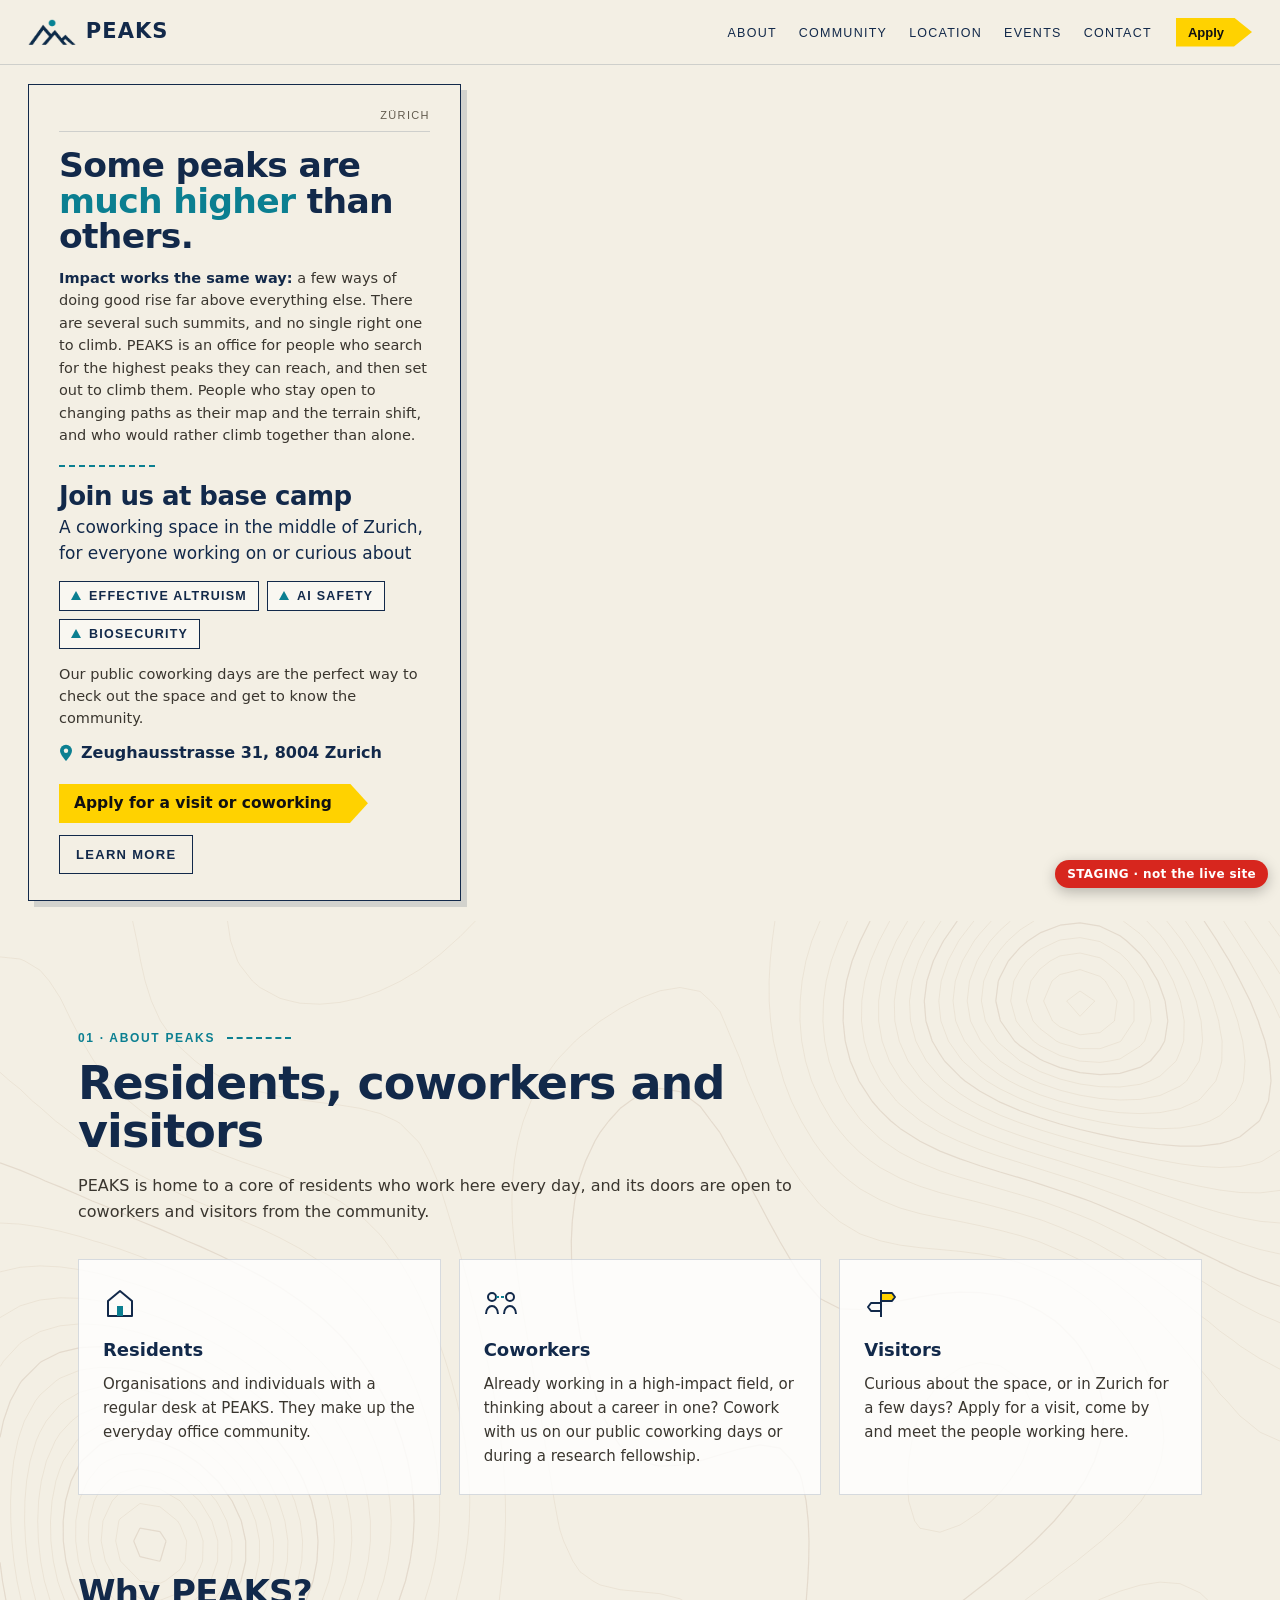
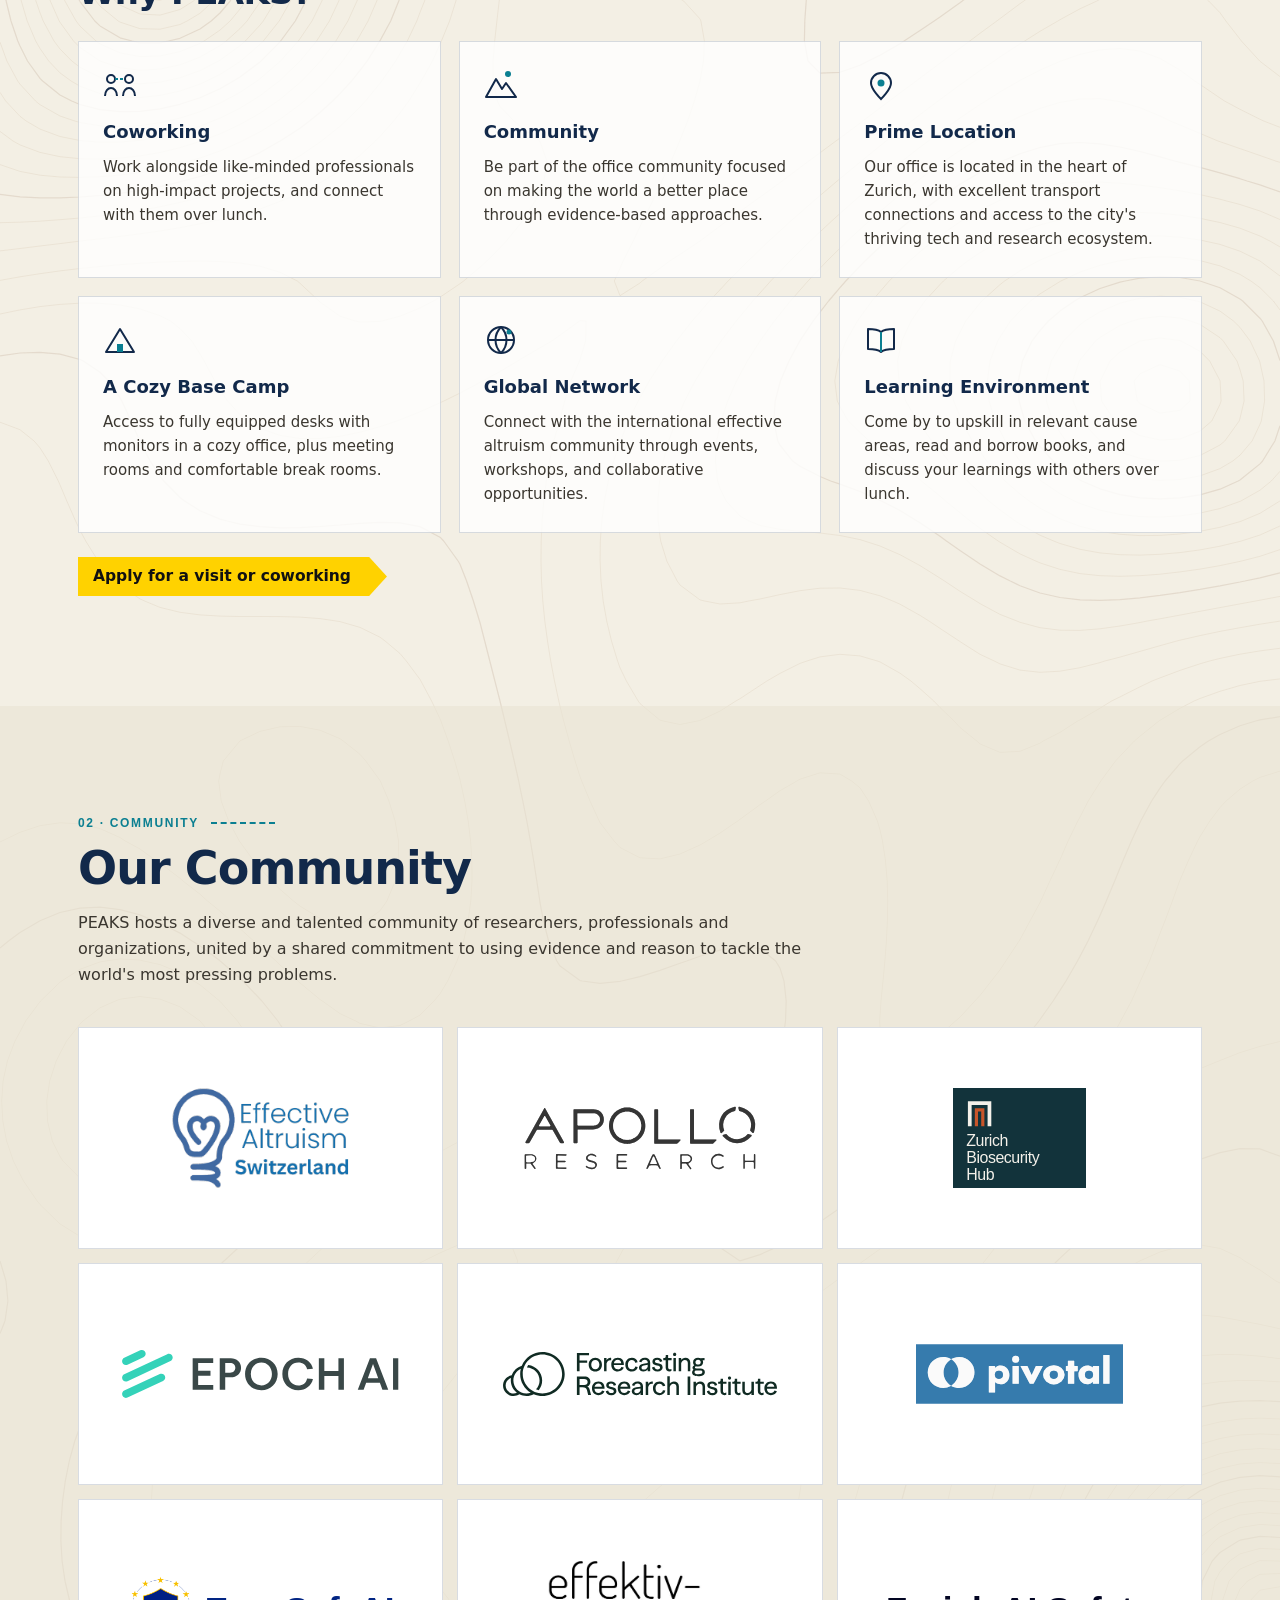
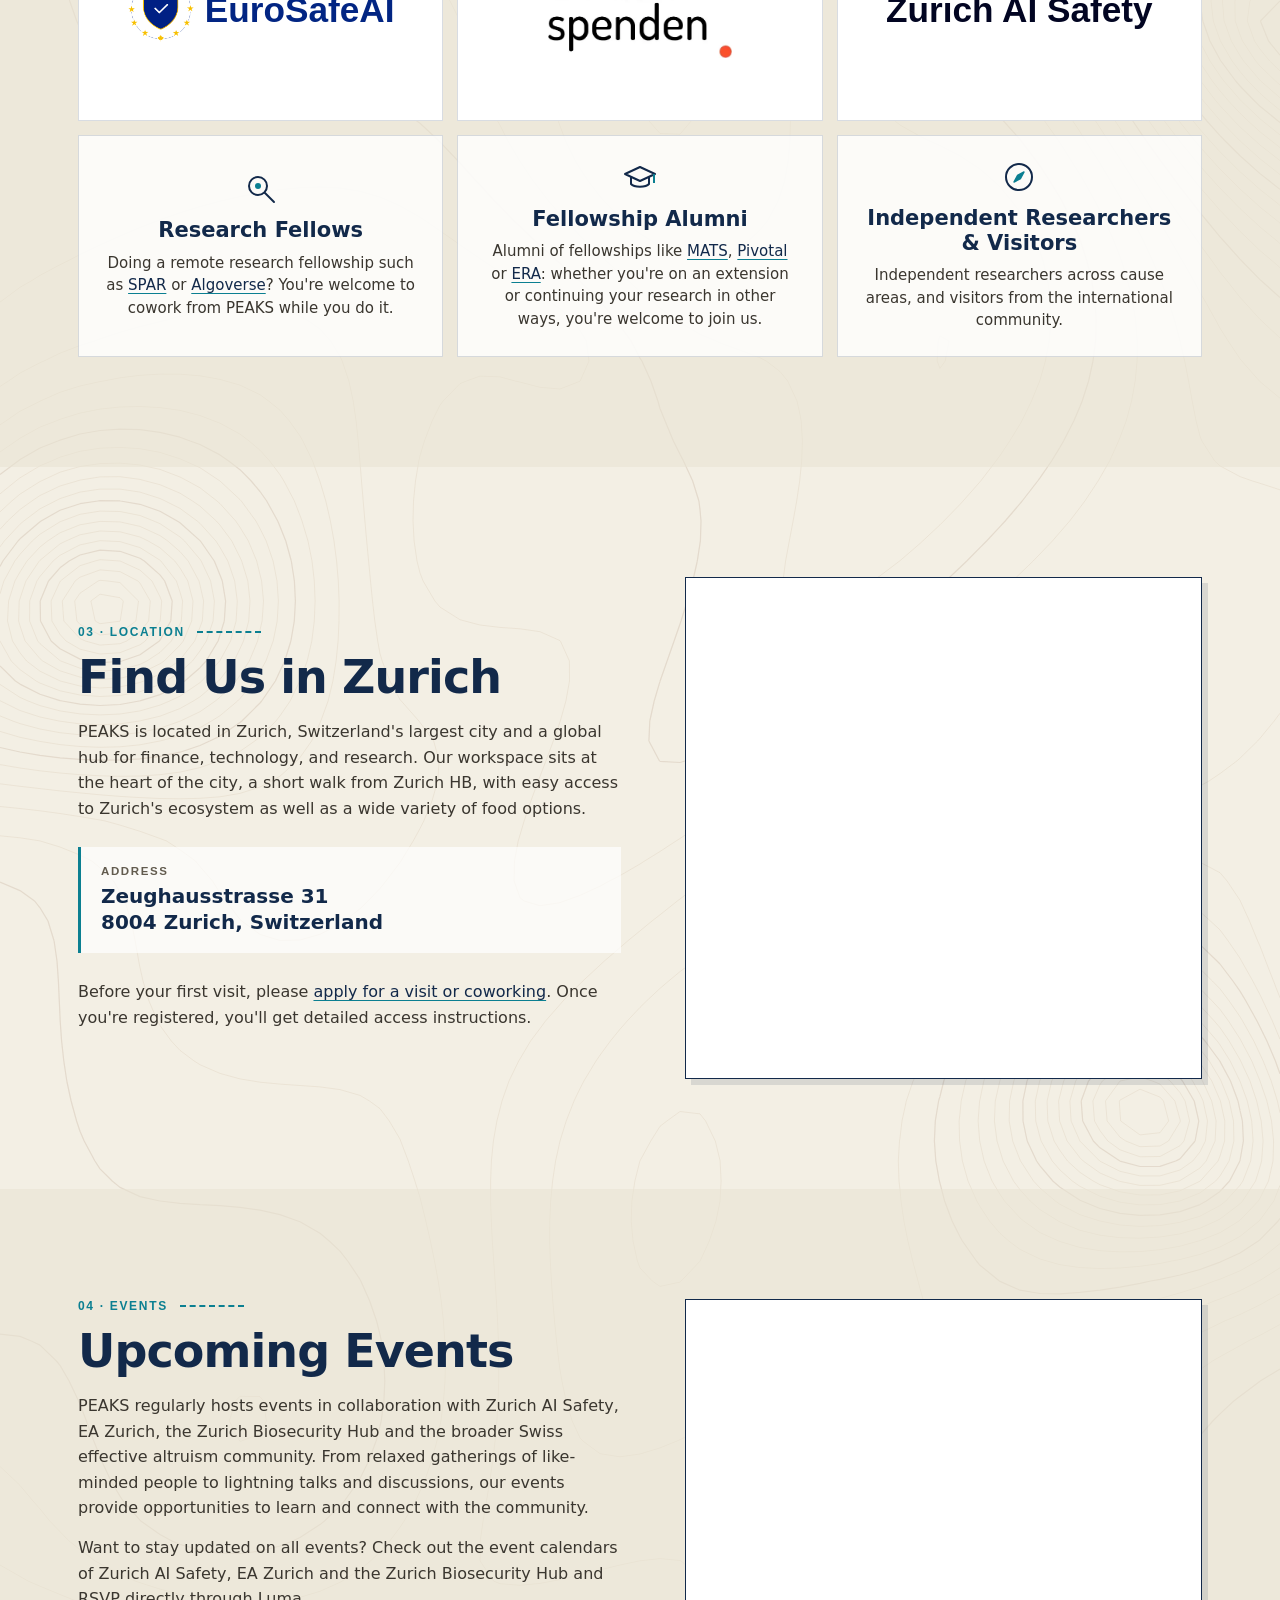
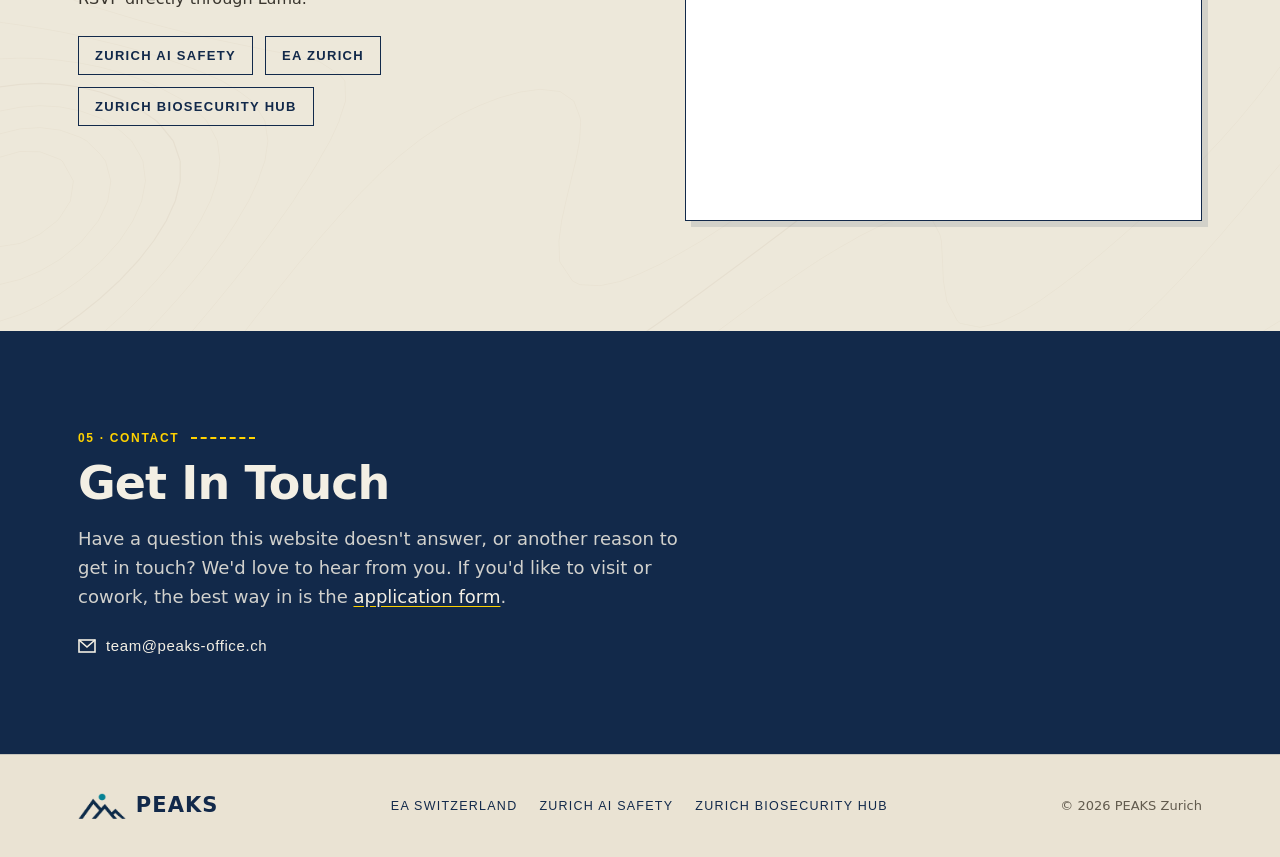
==== index.html @ cf00220b "Relief: new set of mountain names (drop Commons, Insight; add Operations, Neglect, Utility, Bayes) C" ====
<!DOCTYPE html>
<html lang="en">
<head>
    <!-- STAGING:START -->
    <meta name="robots" content="noindex, nofollow">
    <!-- STAGING:END -->
    <meta charset="UTF-8">
    <meta name="viewport" content="width=device-width, initial-scale=1.0">
    <title>PEAKS Zurich</title>
    <meta name="description" content="PEAKS Zurich is a collaborative coworking space for professionals working in Effective Altruism, AI Safety and Biosecurity in the heart of Zurich.">
    <meta name="keywords" content="PEAKS, Zurich, coworking, effective altruism, AI safety, biosecurity, workspace, collaboration">
    <link rel="icon" type="image/png" href="assets/peaks-no-text-circle.png">

    <!-- Security Headers -->
    <meta http-equiv="Content-Security-Policy" content="default-src 'self' 'unsafe-inline' https://fonts.googleapis.com https://fonts.gstatic.com https://lu.ma https://luma.com https://www.google.com https://maps.google.com; frame-src 'self' https://lu.ma https://luma.com https://www.google.com; img-src 'self' data: https:;">
    <meta http-equiv="X-Content-Type-Options" content="nosniff">

    <link rel="preconnect" href="https://fonts.googleapis.com">
    <link rel="preconnect" href="https://fonts.gstatic.com" crossorigin>
    <link href="https://fonts.googleapis.com/css2?family=Inter+Tight:wght@400;500;600;700;800&family=IBM+Plex+Sans+Condensed:ital,wght@0,400;0,500;0,600;1,400;1,500&family=Geist:wght@600&display=swap" rel="stylesheet">

    <style>
        :root {
            --paper: #F3EFE4;
            --paper-2: #EAE3D3;
            --navy: #12294A;
            --ink: #2B2925;
            --text: #3A362F;
            --muted: #625B4E;
            --red: #D7261E;
            --sign: #FFD200;
            --teal: #0B7F91;
            --line: rgba(18, 41, 74, .16);
            --cond: 'IBM Plex Sans Condensed', sans-serif;
        }
        * { box-sizing: border-box; margin: 0; padding: 0; }
        html { scroll-behavior: smooth; }
        body { background: var(--paper); color: var(--ink); font: 400 16px/1.6 'Inter Tight', system-ui, sans-serif; -webkit-font-smoothing: antialiased; }
        img { display: block; max-width: 100%; }
        section { scroll-margin-top: 64px; }
        .container { max-width: 1180px; margin: 0 auto; padding: 0 28px; }

        /* Header */
        header { position: fixed; top: 0; left: 0; right: 0; z-index: 50; background: rgba(243, 239, 228, .9);
            backdrop-filter: blur(8px); -webkit-backdrop-filter: blur(8px); border-bottom: 1px solid var(--line); }
        header nav { max-width: 1480px; margin: 0 auto; height: 64px; display: flex; align-items: center; justify-content: space-between; padding: 0 28px; }
        .brand { display: flex; align-items: center; gap: 10px; text-decoration: none; color: var(--navy); font-weight: 800; font-size: 21px; letter-spacing: .05em; }
        .brand img { height: 26px; width: auto; }
        .nav-links { display: flex; align-items: center; gap: 2px; list-style: none; }
        .nav-links a { font: 500 12.5px var(--cond); letter-spacing: .1em; text-transform: uppercase; text-decoration: none; color: var(--navy); padding: 8px 10px; }
        .nav-links a:hover { color: var(--teal); }
        .menu { display: none; width: 40px; height: 40px; background: none; border: 0; cursor: pointer; }
        .menu span { display: block; height: 2px; margin: 6px 9px; background: var(--navy); }

        /* Buttons: a yellow Swiss hiking signpost, and an outlined map-key button */
        .sign { display: inline-flex; flex-direction: column; text-decoration: none; color: #111; background: var(--sign);
            padding: 10px 36px 10px 15px; clip-path: polygon(0 0, calc(100% - 18px) 0, 100% 50%, calc(100% - 18px) 100%, 0 100%);
            font-weight: 800; font-size: 15.5px; line-height: 1.25; transition: transform .15s; }
        .sign:hover { transform: translateX(3px); }
        .nav-links .sign { margin-left: 12px; padding: 7px 28px 7px 12px; font: 700 13px 'Inter Tight', sans-serif; letter-spacing: 0; text-transform: none; color: #111; }
        .nav-links .sign:hover { color: #111; }
        .btn-line { display: inline-flex; align-items: center; font: 600 13px var(--cond); letter-spacing: .1em; text-transform: uppercase;
            text-decoration: none; color: var(--navy); border: 1.5px solid var(--navy); padding: 11px 16px; transition: background .15s, color .15s; }
        .btn-line:hover { background: var(--navy); color: var(--paper); }
        .actions { display: flex; flex-wrap: wrap; gap: 12px; align-items: center; margin-top: 24px; }
        .hero-card .actions { margin-top: 18px; }

        /* Hero: the big map-legend card on the left third, the relief map on the right */
        .hero { display: grid; grid-template-columns: clamp(420px, 36vw, 560px) minmax(0, 1fr); max-width: 1480px; margin: 0 auto; padding-top: 64px; }
        .hero-card { position: relative; z-index: 2; margin: 20px 0 20px 28px; padding: 24px 30px 26px; display: flex; flex-direction: column; justify-content: flex-start;
            background: rgba(243, 239, 228, .97); border: 1.5px solid var(--navy); box-shadow: 6px 6px 0 rgba(18, 41, 74, .14); }
        .sheet { display: flex; justify-content: flex-end; font: 500 11px var(--cond); letter-spacing: .12em; text-transform: uppercase;
            color: var(--muted); border-bottom: 1px solid var(--line); padding-bottom: 10px; margin-bottom: 16px; }
        .hero-card h1 { font-weight: 800; font-size: clamp(30px, 2.7vw, 40px); line-height: 1.03; letter-spacing: -.02em; color: var(--navy); margin-bottom: 12px; }
        .hero-card h1 em { font-style: normal; color: var(--teal); }
        .hero-card p { color: var(--text); font-size: 14.5px; line-height: 1.55; }
        .hero-card p strong { color: var(--navy); font-weight: 700; }
        .hero-card .divider { border: 0; border-top: 2px dashed var(--teal); margin: 18px 0 16px; width: 96px; }
        .hero-card h2 { font-size: 26px; margin-bottom: 4px; }
        .hero-card .lead { font-size: 17px; font-weight: 500; color: var(--navy); }
        .hero-map { position: relative; min-height: 520px;
            /* the relief fades out at its top, right and bottom edges instead of ending in a hard line */
            -webkit-mask-image: linear-gradient(to bottom, transparent, #000 7%, #000 90%, transparent), linear-gradient(to right, #000 88%, transparent);
            -webkit-mask-composite: source-in; mask-image: linear-gradient(to bottom, transparent, #000 7%, #000 90%, transparent), linear-gradient(to right, #000 88%, transparent);
            mask-composite: intersect; }
        .hero-map canvas { position: absolute; inset: 0; display: block; }
        #relief { touch-action: pan-y; cursor: crosshair; }
        #overlay { pointer-events: none; }
        .alt { position: fixed; z-index: 60; pointer-events: none; transform: translate(14px, -38px); background: var(--navy); color: var(--paper);
            font: 500 12px var(--cond); letter-spacing: .04em; padding: 5px 8px; white-space: nowrap; opacity: 0; transition: opacity .15s; }
        .alt b { font-weight: 600; color: var(--sign); }
        .alt.on { opacity: 1; }
        .nogl { position: absolute; top: 40%; left: 50%; transform: translateX(-50%); font: 500 14px var(--cond); color: var(--muted); display: none; }

        /* Everything between the hero and the contact band sits on one continuous topographic map */
        .topo-wrap { position: relative; }
        .topo { position: absolute; top: 0; left: 0; z-index: 0; pointer-events: none; }
        .topo .c { fill: none; stroke: #9C7048; stroke-opacity: .09; stroke-width: 1; }
        .topo .ci { fill: none; stroke: #7A522E; stroke-opacity: .13; stroke-width: 1.2; }
        .topo-wrap > section { position: relative; z-index: 1; }

        /* Sections */
        .section { padding: 110px 0; }
        .section.tinted { background: rgba(234, 227, 211, .55); }
        .kicker { display: flex; align-items: center; gap: 12px; font: 600 12px var(--cond); letter-spacing: .14em; text-transform: uppercase; color: var(--teal); margin-bottom: 14px; }
        .kicker::after { content: ''; width: 64px; border-top: 2px dashed var(--teal); }
        h2 { font-weight: 800; font-size: clamp(30px, 4vw, 46px); line-height: 1.05; letter-spacing: -.02em; color: var(--navy); margin-bottom: 18px; }
        h3 { font-weight: 700; font-size: 18px; color: var(--navy); }
        .section p { color: var(--text); }
        .section p + p { margin-top: 14px; }
        .section a:not(.sign):not(.btn-line):not(.org-card), .hero-card a.inline { color: var(--navy); text-decoration-color: var(--teal); text-underline-offset: 3px; }
        .two { display: grid; grid-template-columns: 1.05fr 1fr; gap: 64px; align-items: center; }
        .frame { border: 1.5px solid var(--navy); box-shadow: 6px 6px 0 rgba(18, 41, 74, .12); background: #fff; overflow: hidden; }
        .frame iframe { display: block; width: 100%; border: 0; }
        .card { background: rgba(255, 255, 255, .82); border: 1px solid var(--line); padding: 26px 24px; }
        .card svg { display: block; margin-bottom: 16px; }
        .card h3 { margin-bottom: 8px; }
        .card p { font-size: 15px; }
        .intro { max-width: 760px; }

        /* Hero card: focus areas and address */
        .focus { list-style: none; display: flex; flex-wrap: wrap; gap: 8px; margin: 14px 0; }
        .focus li { display: flex; align-items: center; gap: 8px; font: 600 12.5px var(--cond); letter-spacing: .1em; text-transform: uppercase; color: var(--navy);
            border: 1.5px solid var(--navy); padding: 7px 11px; background: rgba(255, 255, 255, .5); }
        .focus li::before { content: ''; width: 0; height: 0; border-left: 5px solid transparent; border-right: 5px solid transparent; border-bottom: 9px solid var(--teal); }
        .hero-card .pin { display: flex; align-items: center; gap: 8px; margin-top: 10px; font-weight: 600; color: var(--navy); text-decoration: none; width: fit-content; }
        .hero-card .pin:hover { text-decoration: underline; text-decoration-color: var(--teal); text-underline-offset: 3px; }

        /* 01 About: who PEAKS is for, then why PEAKS */
        .ways { display: grid; grid-template-columns: repeat(3, minmax(0, 1fr)); gap: 18px; margin-top: 34px; }
        h2.sub { font-size: clamp(26px, 3vw, 34px); margin: 80px 0 0; }
        .features { display: grid; grid-template-columns: repeat(3, minmax(0, 1fr)); gap: 18px; margin-top: 30px; }

        /* 03 Location */
        .address { margin: 26px 0; padding: 18px 20px; border-left: 3px solid var(--teal); background: rgba(255, 255, 255, .7); }
        .address h3 { font: 600 11.5px var(--cond); letter-spacing: .14em; text-transform: uppercase; color: var(--muted); margin-bottom: 6px; }
        .section .address .addr { font-size: 20px; font-weight: 700; color: var(--navy); line-height: 1.3; }
        .map iframe { height: 500px; }

        /* 04 Events */
        .events-grid { align-items: start; }
        .luma iframe { height: 520px; }

        /* 02 Community */
        .organizations { display: grid; grid-template-columns: repeat(6, minmax(0, 1fr)); grid-auto-rows: 1fr; gap: 14px; margin-top: 40px; }
        .org-card { background: #fff; border: 1px solid var(--line); padding: 1.5rem; display: flex; flex-direction: column; align-items: center; justify-content: center;
            text-align: center; text-decoration: none; color: inherit; grid-column: span 2; min-height: 170px; transition: transform .2s, box-shadow .2s; }
        .org-card.org-text { background: rgba(255, 255, 255, .82); padding: 1.5rem 1.6rem; }
        a.org-card:hover { transform: translateY(-3px); box-shadow: 5px 5px 0 rgba(18, 41, 74, .12); }
        /* Each logo sets its own --logo-h so they carry a similar visual weight; the files are trimmed to their visible edges */
        .org-logo { height: var(--logo-h, 80px); width: auto; max-width: 100%; object-fit: contain; }
        .org-name { display: flex; align-items: center; gap: .7rem; font-size: clamp(1.25rem, 2.8vw, 2.2rem); white-space: nowrap; }
        .org-name img { width: 1.9em; height: 1.9em; }
        .org-name.eurosafeai { font-family: 'Helvetica Neue', Helvetica, Arial, sans-serif; font-weight: 700; color: #022583; }
        .org-name.zais { font-family: 'Geist', sans-serif; font-weight: 600; color: #020522; }
        .org-card svg { margin-bottom: 12px; }
        .org-card h4 { color: var(--navy); font-weight: 800; font-size: 21px; line-height: 1.2; margin-bottom: 8px; }
        .section .org-card p { color: var(--text); font-size: 15px; line-height: 1.5; margin: 0; }

        /* 05 Contact */
        .contact { background: var(--navy); color: var(--paper); padding: 100px 0; }
        .contact h2 { color: var(--paper); }
        .contact .kicker { color: var(--sign); }
        .contact .kicker::after { border-color: var(--sign); }
        .contact p { color: rgba(243, 239, 228, .85); max-width: 620px; font-size: 18px; }
        .contact p a { color: var(--paper); text-decoration-color: var(--sign); text-underline-offset: 3px; }
        .contact p a:hover { color: var(--sign); }
        .contact-info { display: flex; flex-wrap: wrap; gap: 14px 34px; margin-top: 26px; font: 500 15px var(--cond); letter-spacing: .04em; }
        .contact-info a, .contact-info span { color: var(--paper); text-decoration: none; display: flex; align-items: center; gap: 10px; }
        .contact-info a:hover { color: var(--sign); }

        /* Footer */
        footer { background: var(--paper-2); border-top: 1px solid var(--line); padding: 34px 0; }
        footer .container { display: flex; flex-wrap: wrap; align-items: center; justify-content: space-between; gap: 18px; }
        .footer-links { display: flex; flex-wrap: wrap; gap: 22px; }
        .footer-links a { font: 500 12.5px var(--cond); letter-spacing: .1em; text-transform: uppercase; color: var(--navy); text-decoration: none; }
        .footer-links a:hover { color: var(--teal); }
        footer p { font-size: 13px; color: var(--muted); }

        /* Fade-in on scroll */
        .reveal { opacity: 0; transform: translateY(18px); transition: opacity .7s ease, transform .7s ease; }
        .reveal.in { opacity: 1; transform: none; }
        @media (prefers-reduced-motion: reduce) { .reveal { opacity: 1; transform: none; transition: none; } html { scroll-behavior: auto; } }

        @media (max-width: 1100px) {
            .ways, .features { grid-template-columns: repeat(2, minmax(0, 1fr)); }
        }
        @media (max-width: 960px) {
            .two { grid-template-columns: minmax(0, 1fr); gap: 40px; }
            .hero { grid-template-columns: minmax(0, 1fr); }
            .hero-map { order: -1; height: 50vh; height: 50svh; min-height: 340px; }
            .hero-card { margin: 0 16px 24px; }
        }
        @media (max-width: 860px) {
            .menu { display: block; }
            .nav-links { display: none; position: absolute; top: 64px; left: 0; right: 0; flex-direction: column; align-items: stretch;
                background: var(--paper); border-bottom: 1px solid var(--line); padding: 8px 16px 16px; }
            .nav-links.open { display: flex; }
            .nav-links a { padding: 12px 6px; font-size: 14px; }
            .nav-links .sign { margin: 8px 0 0; align-self: flex-start; }
        }
        @media (max-width: 720px) {
            .container { padding: 0 18px; }
            header nav { padding: 0 16px; }
            .hero-card { padding: 20px 18px; }
            .hero-card p { font-size: 14px; }
            .section { padding: 72px 0; }
            .ways, .features { grid-template-columns: minmax(0, 1fr); }
            .map iframe { height: 360px; }
            .organizations { grid-template-columns: repeat(2, minmax(0, 1fr)); }
            .org-card { grid-column: span 1; min-height: 120px; padding: 1rem; }
            /* an odd logo out before the three text cards takes the full width */
            .org-card.org-text, .org-card:not(.org-text):nth-child(odd):nth-last-child(4) { grid-column: span 2; }
            .org-logo { height: calc(var(--logo-h, 80px) * .6); }
            .org-name { font-size: 1.05rem; white-space: normal; flex-wrap: wrap; justify-content: center; text-align: center; gap: .4rem; }
            .contact { padding: 72px 0; }
        }
    </style>
</head>
<body data-mode="camp">
    <!-- STAGING:START -->
    <a href="https://peaks-office.ch/" style="position:fixed;right:12px;bottom:12px;z-index:99999;background:#D7261E;color:#fff;font:600 12px/1 system-ui,sans-serif;letter-spacing:.03em;padding:8px 12px;border-radius:999px;text-decoration:none;box-shadow:0 4px 14px rgba(0,0,0,.25)">STAGING · not the live site</a>
    <!-- STAGING:END -->

    <header>
        <nav>
            <a href="#home" class="brand"><img src="assets/peaks-mark.png" alt="">PEAKS</a>
            <button class="menu" aria-label="Menu" aria-expanded="false"><span></span><span></span><span></span></button>
            <ul class="nav-links">
                <li><a href="#about">About</a></li>
                <li><a href="#community">Community</a></li>
                <li><a href="#location">Location</a></li>
                <li><a href="#events">Events</a></li>
                <li><a href="#contact">Contact</a></li>
                <li><a class="sign" href="https://airtable.com/appULu9lJwVaZpFQF/pagRdsdLGTNFev8dt/form">Apply</a></li>
            </ul>
        </nav>
    </header>

    <section id="home" class="hero">
        <div class="hero-card">
            <div class="sheet"><span>Zürich</span></div>
            <h1>Some peaks are <em>much higher</em> than others.</h1>
            <p><strong>Impact works the same way:</strong> a few ways of doing good rise far above everything else. There are several such summits, and no single right one to climb. PEAKS is an office for people who search for the highest peaks they can reach, and then set out to climb them. People who stay open to changing paths as their map and the terrain shift, and who would rather climb together than alone.</p>
            <hr class="divider">
            <h2>Join us at base camp</h2>
            <p class="lead">A coworking space in the middle of Zurich, for everyone working on or curious about</p>
            <ul class="focus"><li>Effective Altruism</li><li>AI Safety</li><li>Biosecurity</li></ul>
            <p>Our public coworking days are the perfect way to check out the space and get to know the community.</p>
            <a class="pin" href="#location"><svg width="14" height="18" viewBox="0 0 14 18" aria-hidden="true"><path d="M7 17s6-6.2 6-10.2A6 6 0 0 0 1 6.8C1 10.8 7 17 7 17Z" fill="#0B7F91"/><circle cx="7" cy="6.8" r="2.2" fill="#F3EFE4"/></svg>Zeughausstrasse 31, 8004 Zurich</a>
            <div class="actions">
                <a class="sign" href="https://airtable.com/appULu9lJwVaZpFQF/pagRdsdLGTNFev8dt/form">Apply for a visit or coworking</a>
                <a class="btn-line" href="#about">Learn more</a>
            </div>
        </div>

        <!-- The relief map: click open ground for a hill, click a mountain to make it higher, hold to keep climbing.
             Clicking the base camp jumps to the location section. -->
        <div class="hero-map" data-shift-x="0" data-shift-y="0" data-camp-href="#location">
            <canvas id="relief" aria-label="Interactive 3D relief map. Click to raise a peak, click it again or hold to make it higher."></canvas>
            <canvas id="overlay" aria-hidden="true"></canvas>
            <div class="nogl">The relief map needs WebGL 2.</div>
        </div>
    </section>
    <div class="alt" id="alt"></div>

    <div class="topo-wrap">
        <svg class="topo" aria-hidden="true"></svg>

        <section id="about" class="section">
            <div class="container">
                <div class="intro reveal">
                    <div class="kicker">01 · About PEAKS</div>
                    <h2>Residents, coworkers and visitors</h2>
                    <p>PEAKS is home to a core of residents who work here every day, and its doors are open to coworkers and visitors from the community.</p>
                </div>
                <div class="ways">
                    <article class="card reveal">
                        <svg width="34" height="34" viewBox="0 0 34 34" fill="none" stroke="#12294A" stroke-width="2" stroke-linejoin="round" aria-hidden="true"><path d="M5 30V15L17 5l12 10v15Z"/><rect x="14" y="20" width="6" height="10" fill="#0B7F91" stroke="none"/></svg>
                        <h3>Residents</h3>
                        <p>Organisations and individuals with a regular desk at PEAKS. They make up the everyday office community.</p>
                    </article>
                    <article class="card reveal">
                        <svg width="34" height="34" viewBox="0 0 34 34" fill="none" stroke="#12294A" stroke-width="2" aria-hidden="true"><circle cx="8" cy="11" r="4"/><circle cx="26" cy="11" r="4"/><path d="M2 28c0-5 3-8 6-8s6 3 6 8M20 28c0-5 3-8 6-8s6 3 6 8"/><path d="M12 11h10" stroke="#0B7F91" stroke-dasharray="3 2"/></svg>
                        <h3>Coworkers</h3>
                        <p>Already working in a high-impact field, or thinking about a career in one? Cowork with us on our public coworking days or during a research fellowship.</p>
                    </article>
                    <article class="card reveal">
                        <svg width="34" height="34" viewBox="0 0 34 34" fill="none" stroke="#12294A" stroke-width="2" stroke-linejoin="round" aria-hidden="true"><path d="M17 4v27"/><path d="M17 7h11l3 4-3 4H17Z" fill="#FFD200"/><path d="M17 17H7l-3 4 3 4h10"/></svg>
                        <h3>Visitors</h3>
                        <p>Curious about the space, or in Zurich for a few days? Apply for a visit, come by and meet the people working here.</p>
                    </article>
                </div>

                <h2 class="sub reveal">Why PEAKS?</h2>
                <div class="features">
                    <article class="card reveal">
                        <svg width="34" height="34" viewBox="0 0 34 34" fill="none" stroke="#12294A" stroke-width="2" aria-hidden="true"><circle cx="8" cy="11" r="4"/><circle cx="26" cy="11" r="4"/><path d="M2 28c0-5 3-8 6-8s6 3 6 8M20 28c0-5 3-8 6-8s6 3 6 8"/><path d="M12 11h10" stroke="#0B7F91" stroke-dasharray="3 2"/></svg>
                        <h3>Coworking</h3>
                        <p>Work alongside like-minded professionals on high-impact projects, and connect with them over lunch.</p>
                    </article>
                    <article class="card reveal">
                        <svg width="34" height="34" viewBox="0 0 34 34" fill="none" stroke="#12294A" stroke-width="2" stroke-linejoin="round" aria-hidden="true"><path d="M2 29 12 11l6 10 4-6 10 14Z"/><circle cx="24" cy="6" r="3" fill="#0B7F91" stroke="none"/></svg>
                        <h3>Community</h3>
                        <p>Be part of the office community focused on making the world a better place through evidence-based approaches.</p>
                    </article>
                    <article class="card reveal">
                        <svg width="34" height="34" viewBox="0 0 34 34" fill="none" stroke="#12294A" stroke-width="2" aria-hidden="true"><path d="M17 31s10-9.6 10-16a10 10 0 0 0-20 0c0 6.4 10 16 10 16Z"/><circle cx="17" cy="15" r="3.5" fill="#0B7F91" stroke="none"/></svg>
                        <h3>Prime Location</h3>
                        <p>Our office is located in the heart of Zurich, with excellent transport connections and access to the city's thriving tech and research ecosystem.</p>
                    </article>
                    <article class="card reveal">
                        <svg width="34" height="34" viewBox="0 0 34 34" fill="none" stroke="#12294A" stroke-width="2" stroke-linejoin="round" aria-hidden="true"><path d="M3 29 17 6l14 23Z"/><rect x="14" y="21" width="6" height="8" fill="#0B7F91" stroke="none"/></svg>
                        <h3>A Cozy Base Camp</h3>
                        <p>Access to fully equipped desks with monitors in a cozy office, plus meeting rooms and comfortable break rooms.</p>
                    </article>
                    <article class="card reveal">
                        <svg width="34" height="34" viewBox="0 0 34 34" fill="none" stroke="#12294A" stroke-width="2" aria-hidden="true"><circle cx="17" cy="17" r="13"/><path d="M4 17h26M17 4c4 4 5.5 8.5 5.5 13S21 26 17 30M17 4c-4 4-5.5 8.5-5.5 13S13 26 17 30"/><circle cx="25" cy="9" r="2.5" fill="#0B7F91" stroke="none"/></svg>
                        <h3>Global Network</h3>
                        <p>Connect with the international effective altruism community through events, workshops, and collaborative opportunities.</p>
                    </article>
                    <article class="card reveal">
                        <svg width="34" height="34" viewBox="0 0 34 34" fill="none" stroke="#12294A" stroke-width="2" stroke-linejoin="round" aria-hidden="true"><path d="M17 9c-3-2.5-7-3-13-3v20c6 0 10 .5 13 3 3-2.5 7-3 13-3V6c-6 0-10 .5-13 3Z"/><path d="M17 9v20" stroke="#0B7F91"/></svg>
                        <h3>Learning Environment</h3>
                        <p>Come by to upskill in relevant cause areas, read and borrow books, and discuss your learnings with others over lunch.</p>
                    </article>
                </div>
                <div class="actions reveal">
                    <a class="sign" href="https://airtable.com/appULu9lJwVaZpFQF/pagRdsdLGTNFev8dt/form">Apply for a visit or coworking</a>
                </div>
            </div>
        </section>

        <section id="community" class="section tinted">
            <div class="container">
                <div class="intro reveal">
                    <div class="kicker">02 · Community</div>
                    <h2>Our Community</h2>
                    <p>PEAKS hosts a diverse and talented community of researchers, professionals and organizations, united by a shared commitment to using evidence and reason to tackle the world's most pressing problems.</p>
                </div>
                <div class="organizations reveal">
                    <a href="https://www.effectivealtruism.ch/" target="_blank" rel="noopener" class="org-card"><img src="assets/EACH.svg" alt="EACH Logo" class="org-logo" style="--logo-h: 100px"></a>
                    <a href="https://www.apolloresearch.ai/" target="_blank" rel="noopener" class="org-card"><img src="assets/Apollo.svg" alt="Apollo Logo" class="org-logo" style="--logo-h: 64px"></a>
                    <a href="https://zurichbiosecurity.ch/" target="_blank" rel="noopener" class="org-card"><img src="assets/ZBH.svg" alt="Zurich Biosecurity Hub Logo" class="org-logo" style="--logo-h: 100px"></a>
                    <a href="https://epoch.ai/" target="_blank" rel="noopener" class="org-card"><img src="assets/Epoch.svg" alt="Epoch AI Logo" class="org-logo" style="--logo-h: 48px"></a>
                    <a href="https://forecastingresearch.org/" target="_blank" rel="noopener" class="org-card"><img src="assets/FRI.svg" alt="Forecasting Research Institute Logo" class="org-logo" style="--logo-h: 44px"></a>
                    <a href="https://www.pivotal-research.org/" target="_blank" rel="noopener" class="org-card"><img src="assets/Pivotal.svg" alt="Pivotal Research Logo" class="org-logo" style="--logo-h: 60px"></a>
                    <a href="https://safe.eu/" target="_blank" rel="noopener" class="org-card"><span class="org-name eurosafeai"><img src="assets/EuroSafeAI.png" alt="">EuroSafeAI</span></a>
                    <a href="https://effektiv-spenden.org/" target="_blank" rel="noopener" class="org-card"><img src="assets/EffektivSpenden.png" alt="Effektiv Spenden Logo" class="org-logo" style="--logo-h: 97px"></a>
                    <a href="https://zurich.aisafety.ch/" target="_blank" rel="noopener" class="org-card"><span class="org-name zais">Zurich AI Safety</span></a>
                    <div class="org-card org-text">
                        <svg width="34" height="34" viewBox="0 0 34 34" fill="none" stroke="#12294A" stroke-width="2" stroke-linecap="round" aria-hidden="true"><circle cx="14" cy="14" r="9"/><path d="m21 21 9 9"/><circle cx="14" cy="14" r="3" fill="#0B7F91" stroke="none"/></svg>
                        <h4>Research Fellows</h4>
                        <p>Doing a remote research fellowship such as <a href="https://sparai.org/" target="_blank" rel="noopener">SPAR</a> or <a href="https://algoverseairesearch.org/" target="_blank" rel="noopener">Algoverse</a>? You're welcome to cowork from PEAKS while you do it.</p>
                    </div>
                    <div class="org-card org-text">
                        <svg width="34" height="34" viewBox="0 0 34 34" fill="none" stroke="#12294A" stroke-width="2" stroke-linejoin="round" aria-hidden="true"><path d="M2 13 17 6l15 7-15 7Z"/><path d="M8 16v7c3 3.5 15 3.5 18 0v-7"/><path d="M31 13v9" stroke="#0B7F91"/></svg>
                        <h4>Fellowship Alumni</h4>
                        <p>Alumni of fellowships like <a href="https://www.matsprogram.org/" target="_blank" rel="noopener">MATS</a>, <a href="https://www.pivotal-research.org/" target="_blank" rel="noopener">Pivotal</a> or <a href="https://erafellowship.org/" target="_blank" rel="noopener">ERA</a>: whether you're on an extension or continuing your research in other ways, you're welcome to join us.</p>
                    </div>
                    <div class="org-card org-text">
                        <svg width="34" height="34" viewBox="0 0 34 34" fill="none" stroke="#12294A" stroke-width="2" stroke-linejoin="round" aria-hidden="true"><circle cx="17" cy="17" r="13"/><path d="m22 12-3.5 6.5L12 22l3.5-6.5Z" fill="#0B7F91" stroke="#0B7F91" stroke-width="1.5"/></svg>
                        <h4>Independent Researchers &amp; Visitors</h4>
                        <p>Independent researchers across cause areas, and visitors from the international community.</p>
                    </div>
                </div>
            </div>
        </section>

        <section id="location" class="section">
            <div class="container two">
                <div class="reveal">
                    <div class="kicker">03 · Location</div>
                    <h2>Find Us in Zurich</h2>
                    <p>PEAKS is located in Zurich, Switzerland's largest city and a global hub for finance, technology, and research. Our workspace sits at the heart of the city, a short walk from Zurich HB, with easy access to Zurich's ecosystem as well as a wide variety of food options.</p>
                    <div class="address">
                        <h3>Address</h3>
                        <p class="addr">Zeughausstrasse 31<br>8004 Zurich, Switzerland</p>
                    </div>
                    <p>Before your first visit, please <a href="https://airtable.com/appULu9lJwVaZpFQF/pagRdsdLGTNFev8dt/form">apply for a visit or coworking</a>. Once you're registered, you'll get detailed access instructions.</p>
                </div>
                <div class="frame map reveal">
                    <iframe src="https://www.google.com/maps/embed?pb=!1m18!1m12!1m3!1d2700.3469469!2d8.5310775!3d47.3743889!2m3!1f0!2f0!3f0!3m2!1i1024!2i768!4f13.1!3m3!1m2!1s0x47900a0c5a4e2a05%3A0x9a1b1b1b1b1b1b1b!2sZeughausstrasse%2031%2C%208004%20Z%C3%BCrich%2C%20Switzerland!5e0!3m2!1sen!2sch!4v1642000000000!5m2!1sen!2sch"
                        allowfullscreen="" loading="lazy" referrerpolicy="no-referrer-when-downgrade" title="PEAKS office location"></iframe>
                </div>
            </div>
        </section>

        <section id="events" class="section tinted">
            <div class="container two events-grid">
                <div class="reveal">
                    <div class="kicker">04 · Events</div>
                    <h2>Upcoming Events</h2>
                    <p>PEAKS regularly hosts events in collaboration with Zurich AI Safety, EA Zurich, the Zurich Biosecurity Hub and the broader Swiss effective altruism community. From relaxed gatherings of like-minded people to lightning talks and discussions, our events provide opportunities to learn and connect with the community.</p>
                    <p>Want to stay updated on all events? Check out the event calendars of Zurich AI Safety, EA Zurich and the Zurich Biosecurity Hub and RSVP directly through Luma.</p>
                    <div class="actions">
                        <a class="btn-line" href="https://luma.com/zais" target="_blank" rel="noopener">Zurich AI Safety</a>
                        <a class="btn-line" href="https://lu.ma/eazurich?k=c" target="_blank" rel="noopener">EA Zurich</a>
                        <a class="btn-line" href="https://luma.com/zurich-biosecurity-hub" target="_blank" rel="noopener">Zurich Biosecurity Hub</a>
                    </div>
                </div>
                <div class="frame luma reveal">
                    <iframe src="https://luma.com/embed/calendar/cal-XbfFC6HmrSKlbps/events?lt=light" allowfullscreen="" aria-hidden="false" tabindex="0" title="PEAKS events calendar"></iframe>
                </div>
            </div>
        </section>
    </div>

    <section id="contact" class="contact">
        <div class="container reveal">
            <div class="kicker">05 · Contact</div>
            <h2>Get In Touch</h2>
            <p>Have a question this website doesn't answer, or another reason to get in touch? We'd love to hear from you. If you'd like to visit or cowork, the best way in is the <a href="https://airtable.com/appULu9lJwVaZpFQF/pagRdsdLGTNFev8dt/form">application form</a>.</p>
            <div class="contact-info">
                <a href="mailto:team@peaks-office.ch"><svg width="18" height="14" viewBox="0 0 18 14" fill="none" stroke="currentColor" stroke-width="1.6" aria-hidden="true"><rect x="1" y="1" width="16" height="12"/><path d="m1 1 8 7 8-7"/></svg>team@peaks-office.ch</a>
            </div>
        </div>
    </section>

    <footer>
        <div class="container">
            <a href="#home" class="brand"><img src="assets/peaks-mark.png" alt="">PEAKS</a>
            <div class="footer-links">
                <a href="https://effectivealtruism.ch/" target="_blank" rel="noopener">EA Switzerland</a>
                <a href="https://zurich.aisafety.ch/" target="_blank" rel="noopener">Zurich AI Safety</a>
                <a href="https://zurichbiosecurity.ch/" target="_blank" rel="noopener">Zurich Biosecurity Hub</a>
            </div>
            <p>&copy; 2026 PEAKS Zurich</p>
        </div>
    </footer>

    <script>
        // Mobile menu
        const menu = document.querySelector('.menu'), links = document.querySelector('.nav-links');
        menu.addEventListener('click', () => {
            const open = links.classList.toggle('open');
            menu.setAttribute('aria-expanded', open);
        });
        links.addEventListener('click', e => { if (e.target.closest('a')) links.classList.remove('open'); });

        // Sections fade in as they scroll into view
        const io = new IntersectionObserver(entries => entries.forEach(e => {
            if (e.isIntersecting) { e.target.classList.add('in'); io.unobserve(e.target); }
        }), { threshold: 0.12, rootMargin: '0px 0px -40px 0px' });
        document.querySelectorAll('.reveal').forEach(el => io.observe(el));

        // The topographic map behind the page: faint contour lines from a fixed landscape with mountains along the edges
        (() => {
            const wrap = document.querySelector('.topo-wrap'), svg = wrap.querySelector('.topo');
            const CS = 20, STEP = 40;
            let seed;
            const rnd = () => (seed = (seed * 16807) % 2147483647) / 2147483647;
            const r1 = v => Math.round(v * 10) / 10;

            function draw() {
                const W = wrap.clientWidth, H = wrap.offsetHeight;
                if (!W || !H) return;
                seed = 7;   // the same map on every visit and every resize
                const peaks = [];
                for (let y = 140, side = 1; y < H + 200; y += 420 + rnd() * 260, side = -side) {
                    peaks.push({ x: side > 0 ? W * (0.9 + rnd() * 0.16) : W * (-0.06 + rnd() * 0.16), y, h: 260 + rnd() * 520, r: 120 + rnd() * 140, e: 0.6 + rnd() * 0.8, t: rnd() * 3 });
                    if (rnd() < 0.35) peaks.push({ x: W * (0.35 + rnd() * 0.3), y: y + 200, h: 90 + rnd() * 120, r: 90 + rnd() * 60, e: 0.6 + rnd() * 0.8, t: rnd() * 3 });
                }
                const cols = Math.ceil(W / CS) + 1, rows = Math.ceil(H / CS) + 1, F = new Float32Array(cols * rows);
                for (let j = 0; j < rows; j++) for (let i = 0; i < cols; i++) {
                    // a little domain warping and stretched, tilted peaks keep the contours from looking like perfect rings
                    const x = i * CS + 70 * Math.sin(j * CS * 0.006 + 1), y = j * CS + 60 * Math.sin(i * CS * 0.005 + 2);
                    let h = 110 * Math.sin(x * 0.0042 + 1.3) * Math.sin(y * 0.0029 + 0.4) + 70 * Math.sin((x * 0.7 + y) * 0.0021) + 28 * Math.sin(x * 0.013 + y * 0.009);
                    for (const p of peaks) {
                        const dx = x - p.x, dy = y - p.y, u = dx * Math.cos(p.t) + dy * Math.sin(p.t), v = (dy * Math.cos(p.t) - dx * Math.sin(p.t)) * p.e;
                        const d = Math.hypot(u, v) / p.r;
                        if (d < 5) h += p.h * Math.exp(-Math.pow(d, 1.5));
                    }
                    F[j * cols + i] = h;
                }
                // marching squares: one short segment per contour crossing per grid cell
                const minor = [], index = [], pts = [];
                for (let j = 0; j < rows - 1; j++) for (let i = 0; i < cols - 1; i++) {
                    const k = j * cols + i, a = F[k], b = F[k + 1], c = F[k + cols + 1], d = F[k + cols];
                    const x0 = i * CS, y0 = j * CS, mn = Math.min(a, b, c, d), mx = Math.max(a, b, c, d);
                    for (let L = Math.ceil(mn / STEP) * STEP; L <= mx; L += STEP) {
                        pts.length = 0;
                        if ((a < L) !== (b < L)) pts.push(x0 + (L - a) / (b - a) * CS, y0);
                        if ((b < L) !== (c < L)) pts.push(x0 + CS, y0 + (L - b) / (c - b) * CS);
                        if ((d < L) !== (c < L)) pts.push(x0 + (L - d) / (c - d) * CS, y0 + CS);
                        if ((a < L) !== (d < L)) pts.push(x0, y0 + (L - a) / (d - a) * CS);
                        const out = L % (STEP * 5) === 0 ? index : minor;
                        for (let n = 0; n + 3 < pts.length; n += 4) out.push(`M${r1(pts[n])} ${r1(pts[n + 1])}L${r1(pts[n + 2])} ${r1(pts[n + 3])}`);
                    }
                }
                svg.setAttribute('viewBox', `0 0 ${W} ${H}`);
                svg.setAttribute('width', W); svg.setAttribute('height', H);
                svg.innerHTML = `<path class="c" d="${minor.join('')}"/><path class="ci" d="${index.join('')}"/>`;
            }
            let timer;
            new ResizeObserver(() => { clearTimeout(timer); timer = setTimeout(draw, 150); }).observe(wrap);
            document.fonts && document.fonts.ready.then(draw);
        })();
    </script>
    <script>
// Concept A in 3D: the Landeskarte draped over a WebGL relief, seen at an angle.
// <body data-mode="camp"> adds the PEAKS base camp, trails and rope teams; "plain" shows only the landscape.
// The relief fills the element that holds the two canvases (the whole page, or a hero section).
(() => {
  const CAMP = document.body.dataset.mode === 'camp';
  const glCanvas = document.getElementById('relief');
  const host = glCanvas.parentElement;
  const ov = document.getElementById('overlay');
  const octx = ov.getContext('2d');
  const altEl = document.getElementById('alt');
  const REDUCED = matchMedia('(prefers-reduced-motion: reduce)').matches;

  const MW = 2400, MD = 1700, GX = 200, GZ = 142;   // map size in world units, mesh resolution
  const SX = MW / (GX - 1), SZ = MD / (GZ - 1);
  const WATER = 160, TOP = 4478, VS = 0.08, MAX_PEAKS = 22, TRAIL_MIN = 1000;
  const FOV = 34 * Math.PI / 180;
  const CAMP_POS = [MW * 0.42, MD * 0.76];

  const gl = glCanvas.getContext('webgl2', { antialias: true });
  if (!gl) { document.querySelector('.nogl').style.display = 'block'; return; }

  const VSRC = `#version 300 es
  in vec2 a_xz; in float a_h; in vec3 a_n;
  uniform mat4 u_mvp; uniform float u_vs, u_water;
  out float v_h; out vec3 v_n; out vec2 v_xz; out float v_w;
  void main() {
    vec3 p = vec3(a_xz.x, max(a_h, u_water) * u_vs, a_xz.y);
    gl_Position = u_mvp * vec4(p, 1.0);
    v_h = a_h; v_n = a_n; v_xz = a_xz; v_w = gl_Position.w;
  }`;

  const FSRC = `#version 300 es
  precision highp float;
  in float v_h; in vec3 v_n; in vec2 v_xz; in float v_w;
  uniform vec3 u_light; uniform vec2 u_map; uniform vec2 u_fog; uniform float u_water;
  out vec4 o;
  vec3 ramp(float h) {
    vec3 c0 = vec3(214.,226.,196.)/255., c1 = vec3(230.,233.,212.)/255., c2 = vec3(241.,236.,220.)/255.,
         c3 = vec3(234.,222.,198.)/255., c4 = vec3(219.,211.,201.)/255., c5 = vec3(236.,236.,233.)/255., c6 = vec3(252.,252.,250.)/255.;
    if (h < 600.) return mix(c0, c1, smoothstep(160., 600., h));
    if (h < 1200.) return mix(c1, c2, (h - 600.) / 600.);
    if (h < 2000.) return mix(c2, c3, (h - 1200.) / 800.);
    if (h < 2800.) return mix(c3, c4, (h - 2000.) / 800.);
    if (h < 3500.) return mix(c4, c5, (h - 2800.) / 700.);
    return mix(c5, c6, clamp((h - 3500.) / 800., 0., 1.));
  }
  // anti-aliased contour line: distance to the nearest multiple of stepm, measured in screen pixels
  float iso(float h, float stepm, float w) {
    float x = h / stepm;
    float d = abs(fract(x - 0.5) - 0.5) / max(fwidth(x), 1e-5);
    return 1.0 - smoothstep(w - 0.5, w + 0.5, d);
  }
  void main() {
    vec3 paper = vec3(243.,239.,228.) / 255.;
    vec3 c;
    if (v_h < u_water) {
      float dep = clamp((u_water - v_h) / 260., 0., 1.);
      c = (vec3(170.,213.,234.) - vec3(34.,24.,6.) * dep) / 255.;
    } else {
      c = ramp(v_h);
      c *= 0.68 + 0.44 * clamp(dot(normalize(v_n), u_light), 0., 1.);
      bool ice = v_h > 3500.;
      c = mix(c, ice ? vec3(.30,.53,.74) : vec3(.61,.44,.28), iso(v_h, 100., 0.55) * 0.55);
      c = mix(c, ice ? vec3(.24,.47,.69) : vec3(.46,.31,.17), iso(v_h, 500., 0.95) * 0.85);
    }
    float sh = abs(v_h - u_water) / max(fwidth(v_h), 1e-4);
    c = mix(c, vec3(.2,.47,.69), (1.0 - smoothstep(0.6, 1.6, sh)) * 0.9);
    float edge = smoothstep(0., 280., min(min(v_xz.x, u_map.x - v_xz.x), min(v_xz.y, u_map.y - v_xz.y)));
    float fog = smoothstep(u_fog.x, u_fog.y, v_w);
    o = vec4(mix(c, paper, max(1.0 - edge, fog * 0.8)), 1.0);
  }`;

  function shader(type, src) {
    const s = gl.createShader(type); gl.shaderSource(s, src); gl.compileShader(s);
    if (!gl.getShaderParameter(s, gl.COMPILE_STATUS)) throw new Error(gl.getShaderInfoLog(s));
    return s;
  }
  const prog = gl.createProgram();
  gl.attachShader(prog, shader(gl.VERTEX_SHADER, VSRC));
  gl.attachShader(prog, shader(gl.FRAGMENT_SHADER, FSRC));
  gl.linkProgram(prog);
  gl.useProgram(prog);
  const U = n => gl.getUniformLocation(prog, n);

  const xz = new Float32Array(GX * GZ * 2), Hm = new Float32Array(GX * GZ), Nn = new Float32Array(GX * GZ * 3);
  for (let j = 0; j < GZ; j++) for (let i = 0; i < GX; i++) { const k = j * GX + i; xz[k * 2] = i * SX; xz[k * 2 + 1] = j * SZ; }
  const idx = new Uint16Array((GX - 1) * (GZ - 1) * 6);
  for (let j = 0, o = 0; j < GZ - 1; j++) for (let i = 0; i < GX - 1; i++) {
    const a = j * GX + i, b = a + 1, c = a + GX, d = c + 1;
    idx.set([a, c, b, b, c, d], o); o += 6;
  }
  const vao = gl.createVertexArray(); gl.bindVertexArray(vao);
  function attrib(name, data, size, usage) {
    const buf = gl.createBuffer(); gl.bindBuffer(gl.ARRAY_BUFFER, buf); gl.bufferData(gl.ARRAY_BUFFER, data, usage);
    const loc = gl.getAttribLocation(prog, name); gl.enableVertexAttribArray(loc); gl.vertexAttribPointer(loc, size, gl.FLOAT, false, 0, 0);
    return buf;
  }
  attrib('a_xz', xz, 2, gl.STATIC_DRAW);
  const hBuf = attrib('a_h', Hm, 1, gl.DYNAMIC_DRAW);
  const nBuf = attrib('a_n', Nn, 3, gl.DYNAMIC_DRAW);
  const iBuf = gl.createBuffer(); gl.bindBuffer(gl.ELEMENT_ARRAY_BUFFER, iBuf); gl.bufferData(gl.ELEMENT_ARRAY_BUFFER, idx, gl.STATIC_DRAW);
  gl.enable(gl.DEPTH_TEST);
  const L = [-0.5, 0.75, -0.45], ll = Math.hypot(...L);   // light from the north-west (north is -z)
  gl.uniform3f(U('u_light'), L[0] / ll, L[1] / ll, L[2] / ll);
  gl.uniform2f(U('u_map'), MW, MD);
  gl.uniform1f(U('u_vs'), VS);
  gl.uniform1f(U('u_water'), WATER);

  // ---- camera
  let W, H, DPR, mobile, eye, fwd, right, camUp, MVP, shiftX, shiftY, D;
  function perspective(fovy, aspect, near, far) {
    const f = 1 / Math.tan(fovy / 2), nf = 1 / (near - far);
    return new Float32Array([f / aspect, 0, 0, 0, 0, f, 0, 0, 0, 0, (far + near) * nf, -1, 0, 0, 2 * far * near * nf, 0]);
  }
  function lookAt(e, t) {
    let z = [e[0] - t[0], e[1] - t[1], e[2] - t[2]]; let l = Math.hypot(...z); z = z.map(v => v / l);
    let x = [z[2], 0, -z[0]]; l = Math.hypot(...x); x = x.map(v => v / l);   // cross((0,1,0), z)
    const y = [z[1] * x[2] - z[2] * x[1], z[2] * x[0] - z[0] * x[2], z[0] * x[1] - z[1] * x[0]];
    return new Float32Array([x[0], y[0], z[0], 0, x[1], y[1], z[1], 0, x[2], y[2], z[2], 0,
      -(x[0] * e[0] + x[1] * e[1] + x[2] * e[2]), -(y[0] * e[0] + y[1] * e[1] + y[2] * e[2]), -(z[0] * e[0] + z[1] * e[1] + z[2] * e[2]), 1]);
  }
  function mul(a, b) {
    const o = new Float32Array(16);
    for (let c = 0; c < 4; c++) for (let r = 0; r < 4; r++) { let s = 0; for (let k = 0; k < 4; k++) s += a[k * 4 + r] * b[c * 4 + k]; o[c * 4 + r] = s; }
    return o;
  }
  function updateCamera(t) {
    const yaw = -0.3 + (REDUCED ? 0 : 0.05 * Math.sin(t * 0.07));
    const pitch = mobile ? 0.86 : 0.74;
    const target = [MW * 0.5, 0, MD * 0.5];
    // the camera stands south of the map (large z) and looks north, so east stays on the right
    eye = [target[0] + D * Math.cos(pitch) * Math.sin(yaw), D * Math.sin(pitch), target[2] + D * Math.cos(pitch) * Math.cos(yaw)];
    fwd = [target[0] - eye[0], target[1] - eye[1], target[2] - eye[2]]; const l = Math.hypot(...fwd); fwd = fwd.map(v => v / l);
    right = [-fwd[2], 0, fwd[0]]; const r = Math.hypot(...right); right = right.map(v => v / r);
    camUp = [right[1] * fwd[2] - right[2] * fwd[1], right[2] * fwd[0] - right[0] * fwd[2], right[0] * fwd[1] - right[1] * fwd[0]];
    const P = perspective(FOV, W / H, 40, 9000);
    P[8] -= shiftX; P[9] -= shiftY;   // nudge the image on screen so the relief sits beside the legend
    MVP = mul(P, lookAt(eye, target));
    gl.uniformMatrix4fv(U('u_mvp'), false, MVP);
    gl.uniform2f(U('u_fog'), D * 0.95, D * 1.9);
  }
  function project(x, y, z) {
    const m = MVP, w = m[3] * x + m[7] * y + m[11] * z + m[15];
    if (w <= 1) return null;
    return [((m[0] * x + m[4] * y + m[8] * z + m[12]) / w + 1) / 2 * W, (1 - (m[1] * x + m[5] * y + m[9] * z + m[13]) / w) / 2 * H];
  }
  function rayDir(sx, sy) {
    const t = Math.tan(FOV / 2), nx = (2 * sx / W - 1 - shiftX) * t * W / H, ny = (1 - 2 * sy / H - shiftY) * t;
    const d = [0, 1, 2].map(i => fwd[i] + right[i] * nx + camUp[i] * ny), l = Math.hypot(...d);
    return d.map(v => v / l);
  }

  function resize() {
    DPR = Math.min(window.devicePixelRatio || 1, 2);
    const r = host.getBoundingClientRect();
    W = Math.round(r.width); H = Math.round(r.height); mobile = W < 720;
    for (const c of [glCanvas, ov]) { c.width = W * DPR; c.height = H * DPR; c.style.width = W + 'px'; c.style.height = H + 'px'; }
    octx.setTransform(DPR, 0, 0, DPR, 0, 0);
    gl.viewport(0, 0, glCanvas.width, glCanvas.height);
    D = 2150 * Math.sqrt(Math.max(1, 1.6 * H / W));   // a narrower view needs the camera further back to fit the map's width
    // the host can override where the relief sits on screen (data-shift-x / data-shift-y, in screen halves)
    shiftX = host.dataset.shiftX !== undefined ? +host.dataset.shiftX : (mobile ? 0 : 0.2);
    shiftY = host.dataset.shiftY !== undefined ? +host.dataset.shiftY : (mobile ? 0.42 : 0.04);
  }

  // ---- terrain
  const peaks = [];
  const NAMES = ['Alignment', 'Forecast', 'Welfare', 'Policy', 'Evals', 'Giving', 'Biosafety', 'Longview', 'Kindness', 'Outreach', 'Research', 'Fellowship',
    'Operations', 'Neglect', 'Utility', 'Bayes'];
  // A mountain keeps its root name as it grows; only the Swiss suffix follows its height (…hubel → …berg → …horn)
  function nameFor(p) {
    const h = p.target, at = a => a[Math.floor(p.r2 * a.length)];
    if (h < 900) return (p.r1 < .5 ? 'Chli ' : '') + p.root + at(['hubel', 'egg', 'bühl']);
    if (h < 2500) return at(['', 'Gross ', 'Hinter ']) + p.root + at(['stock', 'berg', 'grat']);
    if (h < 4000) return p.r1 < .4 ? 'Piz ' + p.root : p.root + at(['spitz', 'firn', 'grat']);
    return p.root + 'horn';
  }
  // Each mountain on the map gets a root no other living mountain has, so two never share a name
  function freshRoot() {
    const used = new Set(peaks.filter(q => !q.dying).map(q => q.root));
    const free = NAMES.filter(n => !used.has(n));
    const pool = free.length ? free : NAMES;
    return pool[(Math.random() * pool.length) | 0];
  }
  const kind = h => h >= TOP - 1 ? 'the Matterhorn' : h < 900 ? 'a hill' : h < 2500 ? 'a mountain' : 'a high peak';
  // A click starts a hill at 280 m or adds 450 m to the mountain under it; holding keeps it climbing
  const growth = (p, el) => Math.min(TOP, p.start + (p.start ? 450 : 280) + 1500 * Math.pow(el, 1.35));

  function addPeak(x, z, h, grown) {
    const p = { x, z, h: grown ? h : 0, target: h, start: 0, growing: !grown, t0: performance.now(),
      root: freshRoot(), r1: Math.random(), r2: Math.random(),
      bend: (Math.random() - .5) * .5, phase: Math.random(), name: '', dying: false, r: 40, s: 2 };
    if (grown) p.name = nameFor(p);
    peaks.push(p);
    const alive = peaks.filter(q => !q.dying);
    if (alive.length > MAX_PEAKS) alive[0].dying = true;
    return p;
  }
  function seed() {
    peaks.length = 0;
    for (const [fx, fz, h] of [[.6, .44, 3950], [.78, .58, 2350], [.86, .3, 1250], [.5, .6, 780], [.7, .74, 520], [.34, .36, 1650]])
      addPeak(fx * MW, fz * MD, h, true);
  }

  function computeHeights(t) {
    const n = peaks.length;
    for (let j = 0; j < GZ; j++) {
      const z = j * SZ;
      for (let i = 0; i < GX; i++) {
        const x = i * SX;
        let h = 300 + 215 * Math.sin(x * 0.0031 + t * 0.021 + 1.3) * Math.sin(z * 0.0043 - t * 0.017)
              + 140 * Math.sin((x * 0.6 + z) * 0.0024 + t * 0.013) + 55 * Math.sin(x * 0.011 + z * 0.007 + 2);
        for (let k = 0; k < n; k++) {
          const p = peaks[k];
          if (p.h < 1) continue;
          const dx = x - p.x, dz = z - p.z, d2 = dx * dx + dz * dz, R = p.r;
          if (d2 > R * R * 25) continue;
          h += p.h * Math.exp(-Math.pow(Math.sqrt(d2) / R, p.s));
        }
        Hm[j * GX + i] = h;
      }
    }
    for (let j = 0; j < GZ; j++) for (let i = 0; i < GX; i++) {
      const k = j * GX + i;
      const yl = Math.max(Hm[k - (i > 0 ? 1 : 0)], WATER), yr = Math.max(Hm[k + (i < GX - 1 ? 1 : 0)], WATER);
      const yd = Math.max(Hm[k - (j > 0 ? GX : 0)], WATER), yu = Math.max(Hm[k + (j < GZ - 1 ? GX : 0)], WATER);
      const dx = (yr - yl) * VS / (2 * SX), dz = (yu - yd) * VS / (2 * SZ), l = Math.hypot(dx, 1, dz);
      Nn[k * 3] = -dx / l; Nn[k * 3 + 1] = 1 / l; Nn[k * 3 + 2] = -dz / l;
    }
    gl.bindBuffer(gl.ARRAY_BUFFER, hBuf); gl.bufferSubData(gl.ARRAY_BUFFER, 0, Hm);
    gl.bindBuffer(gl.ARRAY_BUFFER, nBuf); gl.bufferSubData(gl.ARRAY_BUFFER, 0, Nn);
  }
  function heightAt(x, z) {
    const fx = Math.max(0, Math.min(GX - 1.001, x / SX)), fz = Math.max(0, Math.min(GZ - 1.001, z / SZ));
    const i = fx | 0, j = fz | 0, u = fx - i, v = fz - j, k = j * GX + i;
    return (Hm[k] * (1 - u) + Hm[k + 1] * u) * (1 - v) + (Hm[k + GX] * (1 - u) + Hm[k + GX + 1] * u) * v;
  }
  const groundY = (x, z) => Math.max(heightAt(x, z), WATER) * VS;
  const onMap = (x, z) => x >= 0 && z >= 0 && x <= MW && z <= MD;

  function pickGround(sx, sy) {
    const d = rayDir(sx, sy);
    for (let t = 20; t < 9000; t += 8) {
      const x = eye[0] + d[0] * t, y = eye[1] + d[1] * t, z = eye[2] + d[2] * t;
      if (onMap(x, z) && y <= groundY(x, z)) {
        let a = t - 8, b = t;
        for (let k = 0; k < 12; k++) { const m = (a + b) / 2; (eye[1] + d[1] * m <= groundY(eye[0] + d[0] * m, eye[2] + d[2] * m)) ? b = m : a = m; }
        return [eye[0] + d[0] * b, eye[2] + d[2] * b];
      }
      if (y < 0) break;
    }
    return null;
  }
  function seen(x, y, z) {
    for (let k = 1; k < 24; k++) {
      const f = k / 24 * 0.97;
      const px = eye[0] + (x - eye[0]) * f, py = eye[1] + (y - eye[1]) * f, pz = eye[2] + (z - eye[2]) * f;
      if (onMap(px, pz) && py < groundY(px, pz) - 2) return false;
    }
    return true;
  }
  function screenAt(x, z, lift) {
    const y = groundY(x, z) + lift;
    return seen(x, y, z) ? project(x, y, z) : null;
  }

  // ---- overlay: summits, base camp, trails, rope teams
  function trailPoint(p, u) {
    const mx = (CAMP_POS[0] + p.x) / 2, mz = (CAMP_POS[1] + p.z) / 2, dx = p.x - CAMP_POS[0], dz = p.z - CAMP_POS[1];
    const cx = mx - dz * p.bend, cz = mz + dx * p.bend, v = 1 - u;
    return [v * v * CAMP_POS[0] + 2 * v * u * cx + u * u * p.x, v * v * CAMP_POS[1] + 2 * v * u * cz + u * u * p.z];
  }
  function label(text, x, y, font, color) {
    octx.font = font; octx.lineJoin = 'round';
    octx.lineWidth = 3; octx.strokeStyle = 'rgba(243,239,228,.92)'; octx.strokeText(text, x, y);
    octx.fillStyle = color; octx.fillText(text, x, y);
  }
  function drawOverlay(t) {
    octx.clearRect(0, 0, W, H);
    if (CAMP) {
      // trails only lead to real mountains (1000 m and up), drawn light so the relief stays calm
      octx.setLineDash([5, 5]); octx.lineWidth = 1.5;
      for (const p of peaks) {
        if (p.h < TRAIL_MIN || (p.growing && !p.name)) continue;   // a brand-new peak gets its trail once you let go
        octx.strokeStyle = `rgba(215,38,30,${p.dying ? .2 : .6})`;
        octx.beginPath();
        let pen = false;
        for (let u = 0; u <= 1.0001; u += 1 / 40) {
          const [x, z] = trailPoint(p, u), s = screenAt(x, z, 3);
          if (!s) { pen = false; continue; }
          pen ? octx.lineTo(s[0], s[1]) : octx.moveTo(s[0], s[1]); pen = true;
        }
        octx.stroke();
      }
      octx.setLineDash([]);
      for (const p of peaks) {
        if (p.h < TRAIL_MIN || p.dying || (p.growing && !p.name)) continue;
        const base = (t * 0.03 + p.phase) % 1;
        for (let m = 0; m < 3; m++) {
          const [x, z] = trailPoint(p, Math.max(0, base - m * 0.018)), s = screenAt(x, z, 5);
          if (!s) continue;
          octx.beginPath(); octx.arc(s[0], s[1], 2.6, 0, Math.PI * 2);
          octx.fillStyle = '#26241F'; octx.fill(); octx.lineWidth = 1.2; octx.strokeStyle = '#F3EFE4'; octx.stroke();
        }
      }
      const c = campScreen = screenAt(CAMP_POS[0], CAMP_POS[1], 4);
      if (c) {
        octx.fillStyle = '#26241F'; octx.fillRect(c[0] - 6, c[1] - 6, 12, 12);
        octx.fillStyle = '#D7261E'; octx.fillRect(c[0] - 2.5, c[1] - 2.5, 5, 5);
        label('PEAKS base camp', c[0] + 11, c[1] + 1, '600 12.5px "IBM Plex Sans Condensed", sans-serif', '#26241F');
        label('Zeughausstr. 31', c[0] + 11, c[1] + 14, '400 11px "IBM Plex Sans Condensed", sans-serif', '#26241F');
        if (CAMP_HREF) label('Find us ↓', c[0] + 11, c[1] + 27, '600 11px "IBM Plex Sans Condensed", sans-serif', '#D7261E');
      }
    }
    for (const p of peaks) {
      if (p.h < 150) continue;
      const s = screenAt(p.x, p.z, 6);
      if (!s) continue;
      octx.globalAlpha = p.dying ? Math.max(0, p.h / p.target) * .6 : 1;
      octx.fillStyle = '#26241F';
      octx.beginPath(); octx.moveTo(s[0], s[1] - 6); octx.lineTo(s[0] + 5.5, s[1] + 4); octx.lineTo(s[0] - 5.5, s[1] + 4); octx.closePath(); octx.fill();
      if (p.name) {
        label(p.name, s[0] + 9, s[1] - 1, 'italic 500 12.5px "IBM Plex Sans Condensed", sans-serif', '#26241F');
        label(String(Math.round(p.h)), s[0] + 9, s[1] + 12, '400 11px "IBM Plex Sans Condensed", sans-serif', '#26241F');
      }
      octx.globalAlpha = 1;
    }
  }

  // ---- interaction: click open ground for a hill, click a mountain to make it higher, hold to keep climbing
  function peakNear(x, z) {
    let best = null, bd = Infinity;
    for (const p of peaks) {
      if (p.dying) continue;
      const d = Math.hypot(x - p.x, z - p.z);
      if (d <= Math.max(110, p.r * 1.1) && d < bd) { best = p; bd = d; }
    }
    return best;
  }
  const status = p => `▲ <b>${nameFor(p)}</b> · ${Math.round(p.target).toLocaleString('de-CH')} m · ${kind(p.target)}`;
  function showAlt(e, html) {
    altEl.style.left = e.clientX + 'px'; altEl.style.top = e.clientY + 'px';
    altEl.innerHTML = html;
    clearTimeout(release.timer);
    altEl.classList.add('on');
  }

  // the base camp can link somewhere on the page (data-camp-href on the host, e.g. "#location")
  const CAMP_HREF = host.dataset.campHref;
  let campScreen = null;
  const overCamp = (sx, sy) => CAMP && CAMP_HREF && campScreen &&
    sx > campScreen[0] - 12 && sx < campScreen[0] + 130 && sy > campScreen[1] - 14 && sy < campScreen[1] + 32;
  glCanvas.addEventListener('pointermove', e => {
    const rect = glCanvas.getBoundingClientRect();
    glCanvas.style.cursor = overCamp(e.clientX - rect.left, e.clientY - rect.top) ? 'pointer' : '';
  });

  let active = null;
  glCanvas.addEventListener('pointerdown', e => {
    const rect = glCanvas.getBoundingClientRect(), sx = e.clientX - rect.left, sy = e.clientY - rect.top;
    if (overCamp(sx, sy)) { document.querySelector(CAMP_HREF)?.scrollIntoView({ behavior: 'smooth' }); return; }
    const g = pickGround(sx, sy);
    if (!g) return;
    let p = peakNear(g[0], g[1]);
    if (p && p.target >= TOP - 1) { showAlt(e, `▲ <b>${nameFor(p)}</b> is already the Matterhorn`); release.timer = setTimeout(() => altEl.classList.remove('on'), 1600); return; }
    if (p) { p.start = p.target; p.t0 = performance.now(); p.growing = true; }
    else p = addPeak(g[0], g[1], 0, false);
    p.target = growth(p, 0);
    active = p;
    try { glCanvas.setPointerCapture(e.pointerId); } catch (_) {}
    showAlt(e, status(p));
  });
  function release() {
    if (!active) return;
    active.target = growth(active, (performance.now() - active.t0) / 1000);
    active.growing = false; active.name = nameFor(active);
    altEl.innerHTML = status(active);
    active = null;
    clearTimeout(release.timer);
    release.timer = setTimeout(() => altEl.classList.remove('on'), 1600);
  }
  // the browser took the touch over to scroll the page: undo whatever that touch had started
  function cancel() {
    if (!active) return;
    if (active.start === 0) active.dying = true;
    else { active.target = active.start; active.growing = false; }
    active = null;
    altEl.classList.remove('on');
  }
  glCanvas.addEventListener('pointerup', release);
  glCanvas.addEventListener('pointercancel', cancel);

  let last = performance.now(), clock = 0;
  function frame(now) {
    const dt = Math.min(0.05, (now - last) / 1000); last = now;
    if (!onScreen) { requestAnimationFrame(frame); return; }
    if (!REDUCED) clock += dt;
    for (let k = peaks.length - 1; k >= 0; k--) {
      const p = peaks[k];
      if (p.dying) {
        p.h *= 0.965;
        if (p.h < 4) { peaks.splice(k, 1); continue; }
      } else {
        if (p.growing) { p.target = growth(p, (now - p.t0) / 1000); altEl.innerHTML = status(p); }
        p.h += (p.target - p.h) * 0.22;
      }
      p.r = 40 + Math.sqrt(Math.max(p.h, 0)) * 2.1;
      p.s = 2 - 0.85 * Math.min(1, p.h / TOP);
    }
    updateCamera(clock);
    computeHeights(clock);
    gl.clearColor(243 / 255, 239 / 255, 228 / 255, 1);
    gl.clear(gl.COLOR_BUFFER_BIT | gl.DEPTH_BUFFER_BIT);
    gl.drawElements(gl.TRIANGLES, idx.length, gl.UNSIGNED_SHORT, 0);
    drawOverlay(clock);
    requestAnimationFrame(frame);
  }

  // follow the size of the host, and stop drawing while it is scrolled out of view
  // away from the relief (scrolled past it, or another tab) for a while, and the landscape starts fresh
  const RESET_MS = 2 * 60 * 1000;
  let onScreen = true, awayAt = 0;
  function away(isAway) {
    const now = performance.now();
    if (isAway) { if (!awayAt) awayAt = now; return; }
    if (awayAt && now - awayAt > RESET_MS) { active = null; seed(); }
    awayAt = 0;
  }
  new ResizeObserver(resize).observe(host);
  new IntersectionObserver(([e]) => { onScreen = e.isIntersecting; away(!onScreen || document.hidden); }).observe(host);
  document.addEventListener('visibilitychange', () => away(document.hidden || !onScreen));
  resize(); seed();
  requestAnimationFrame(frame);
})();
    </script>
</body>
</html>
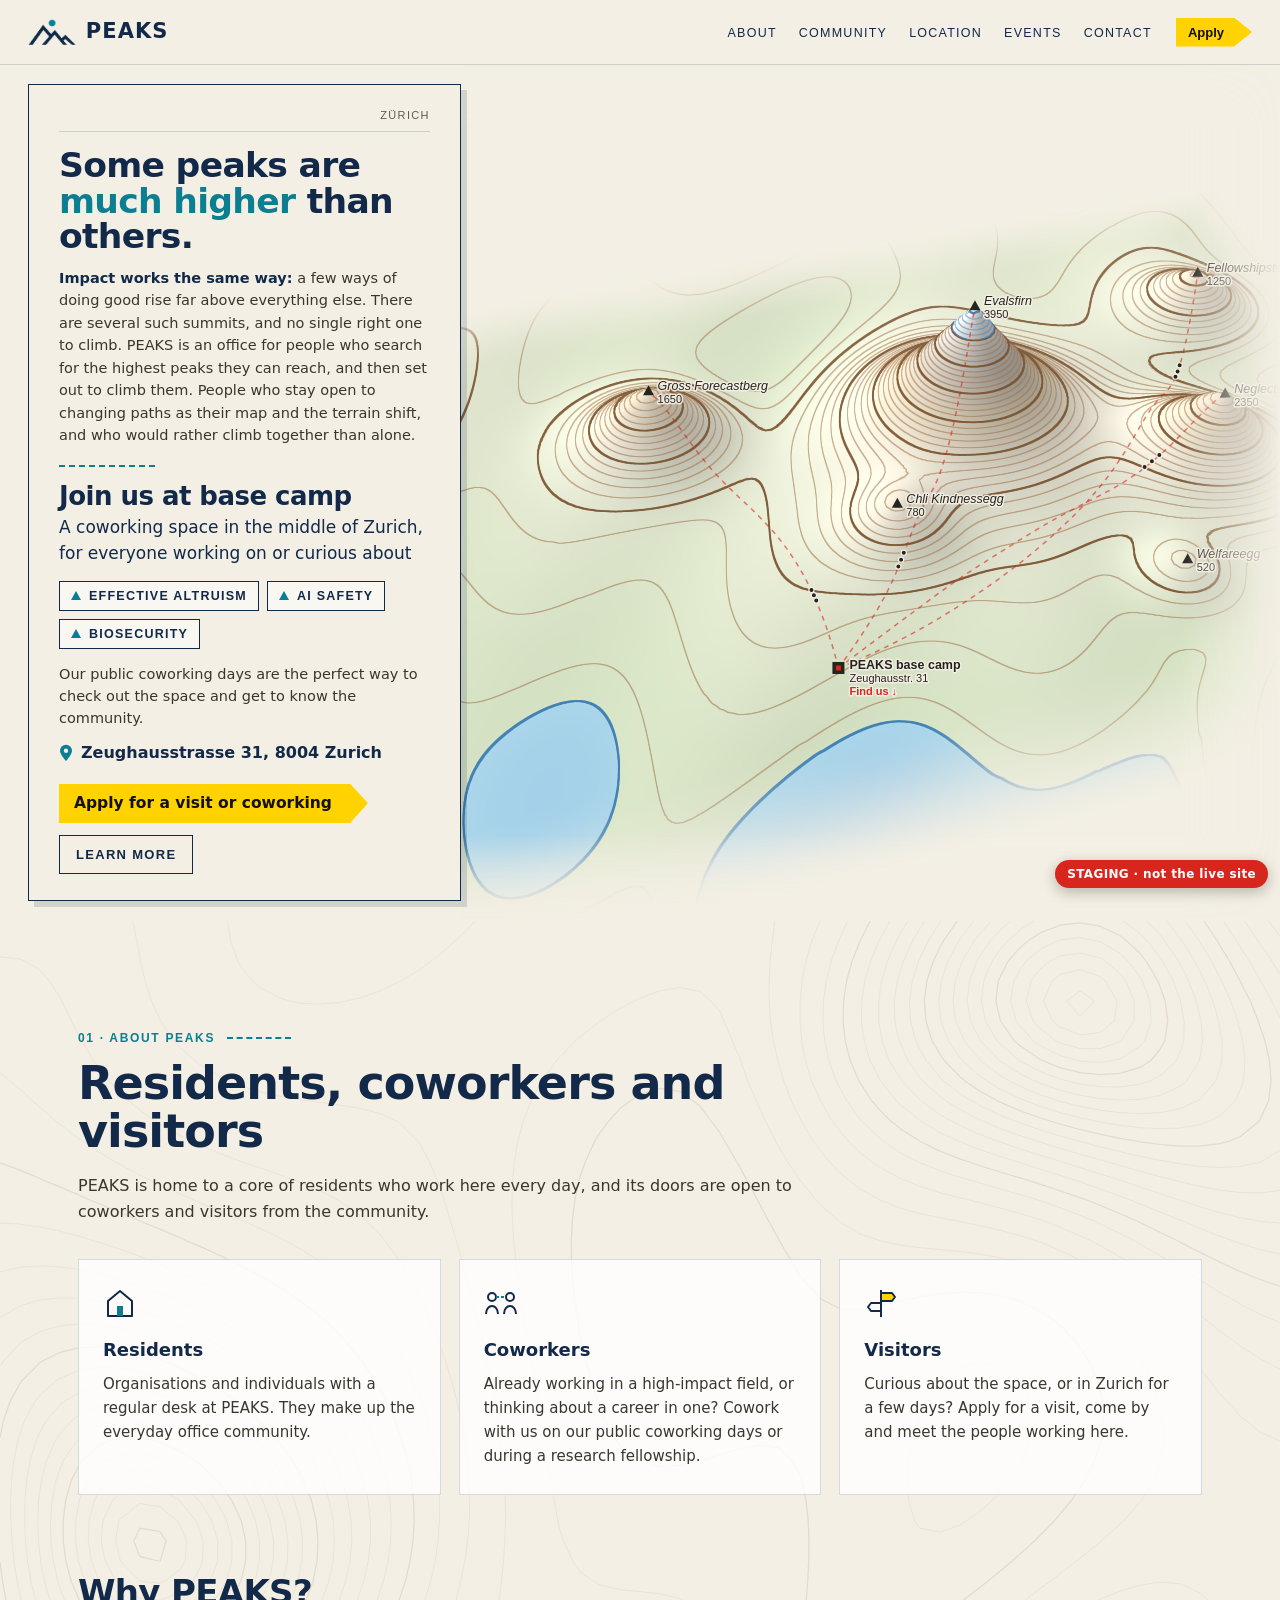
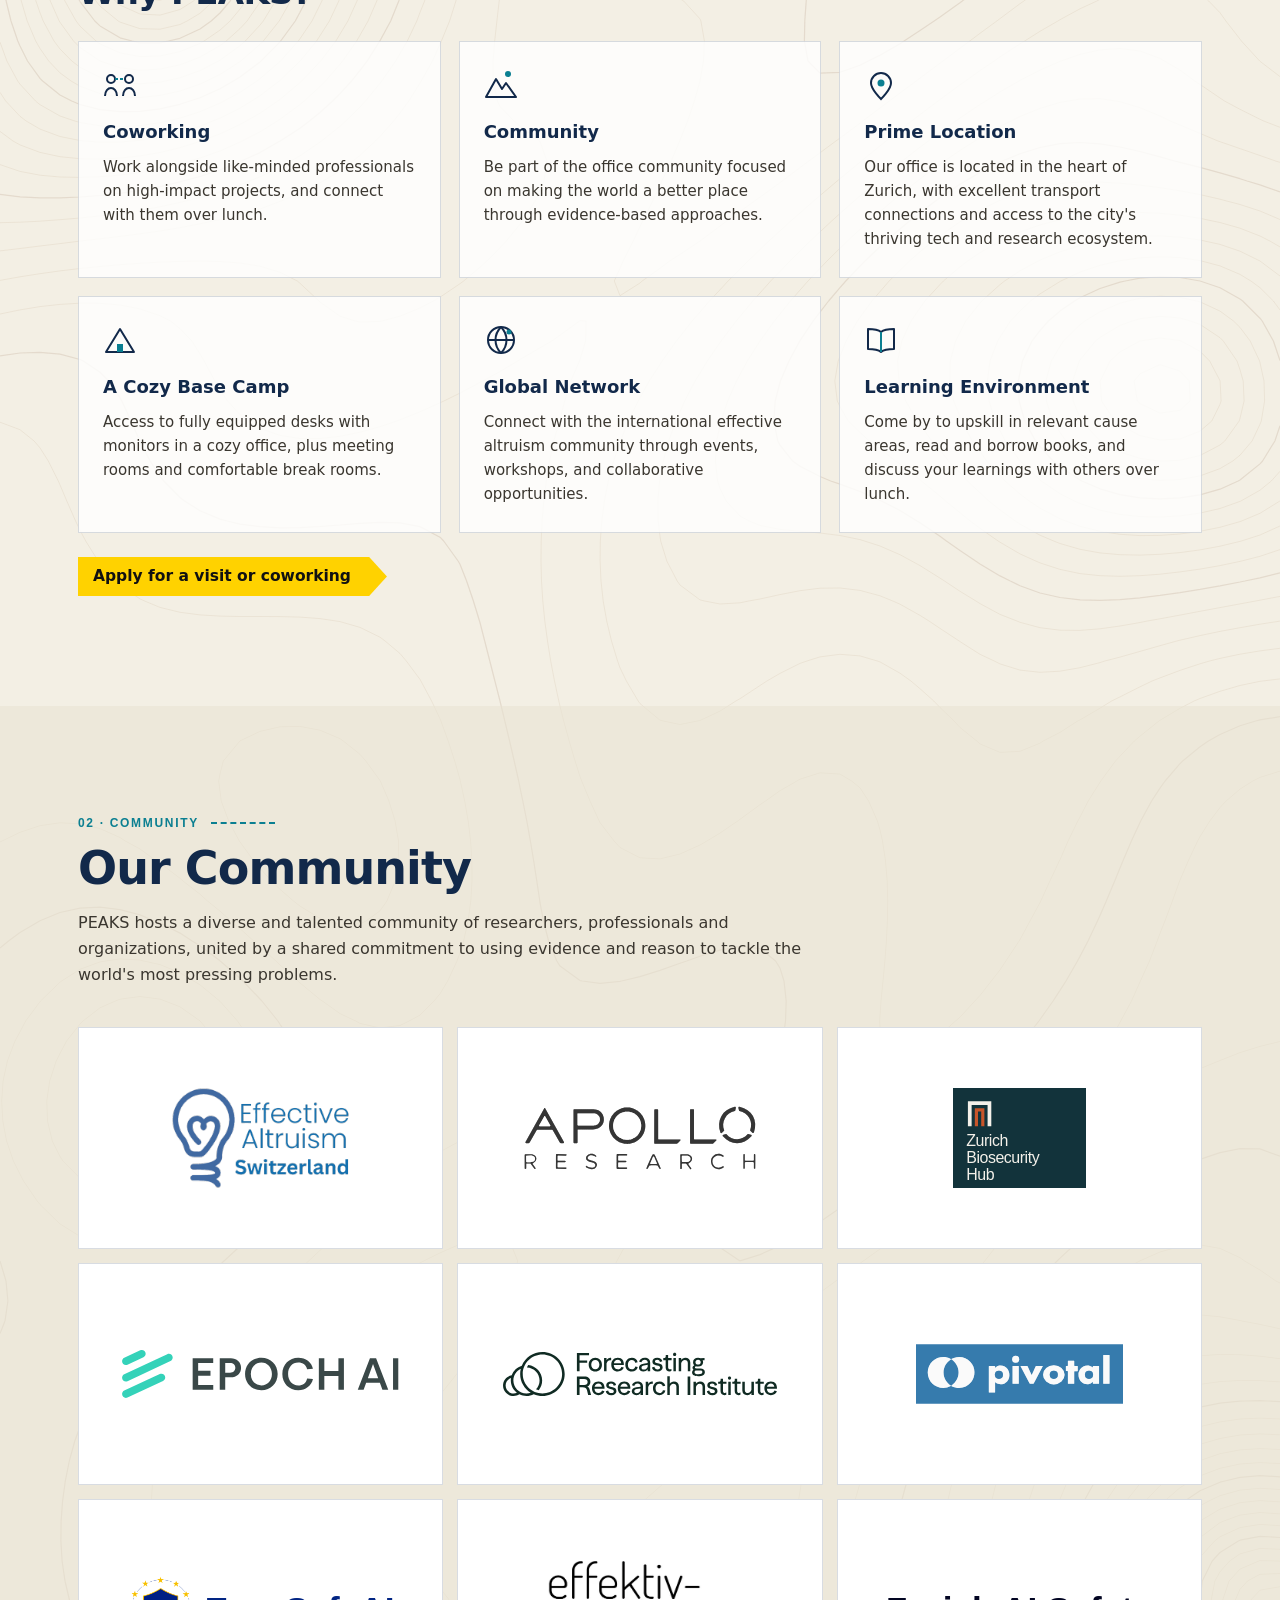
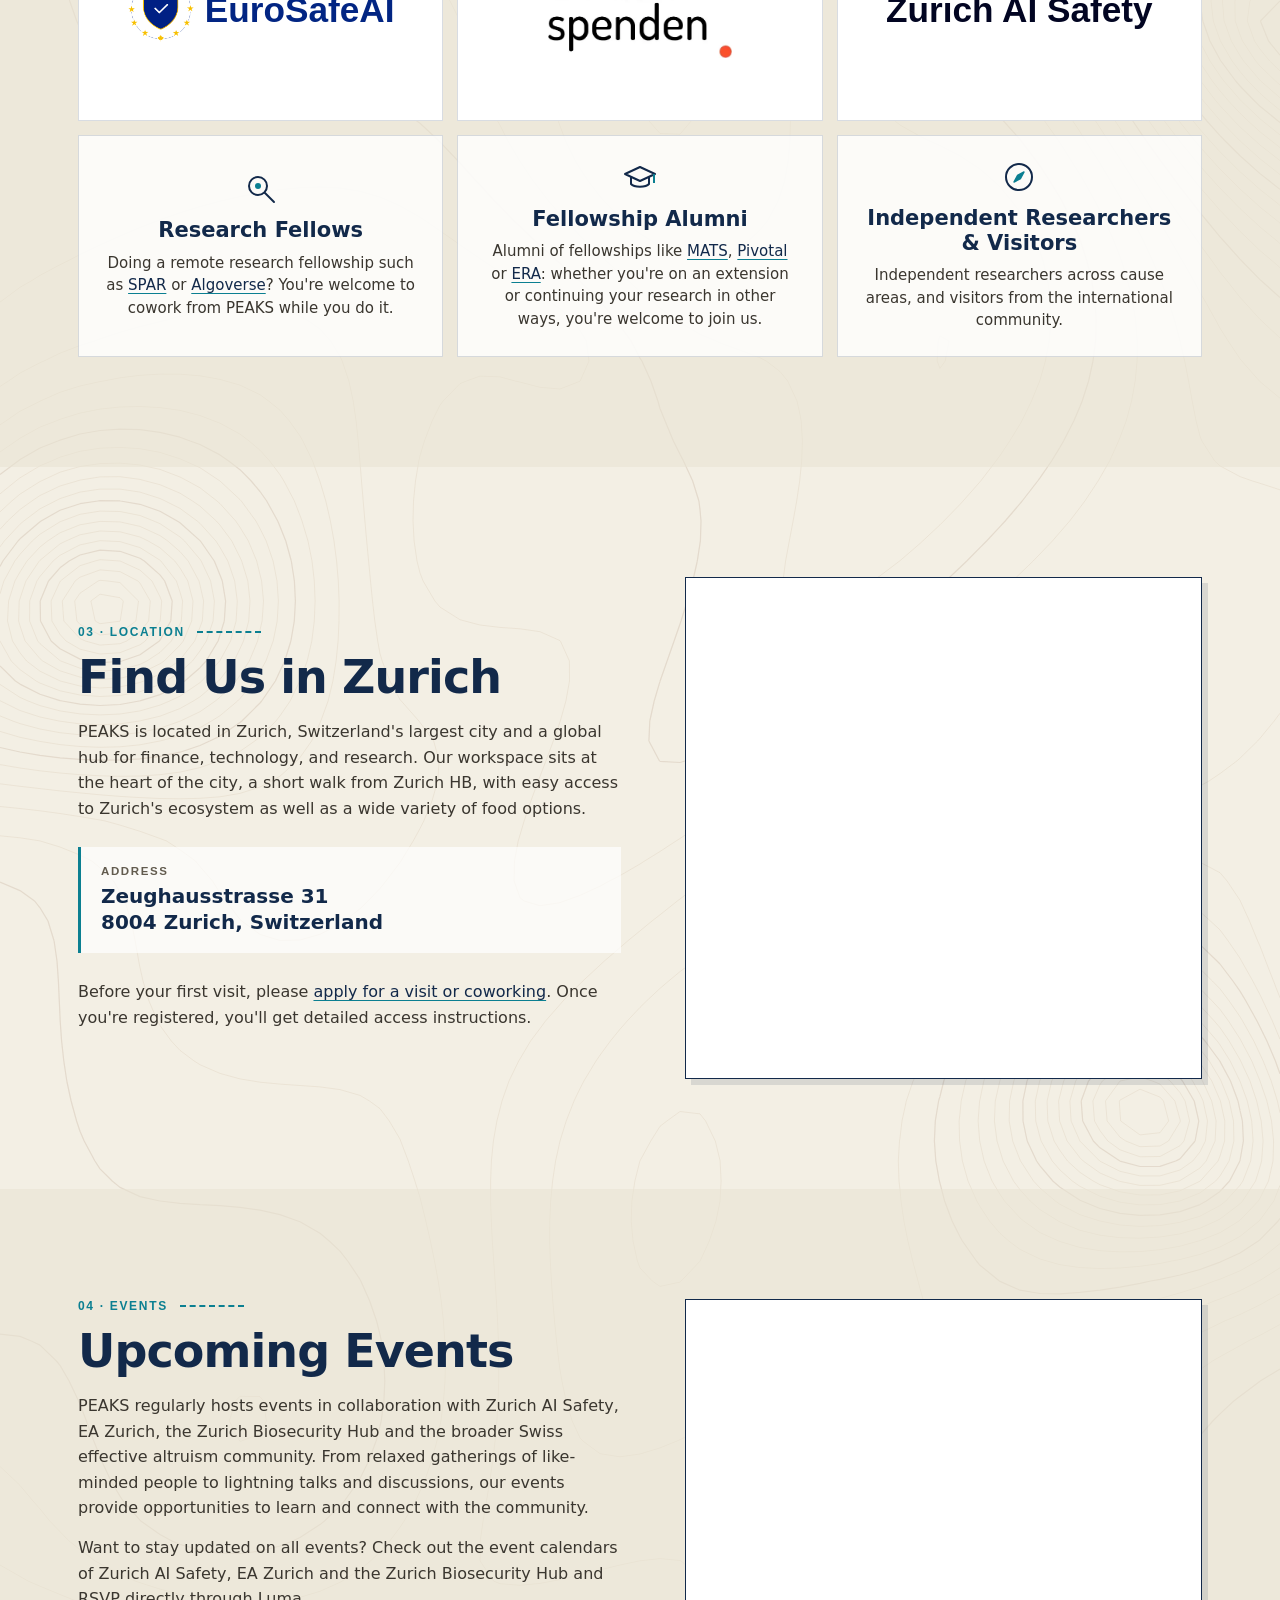
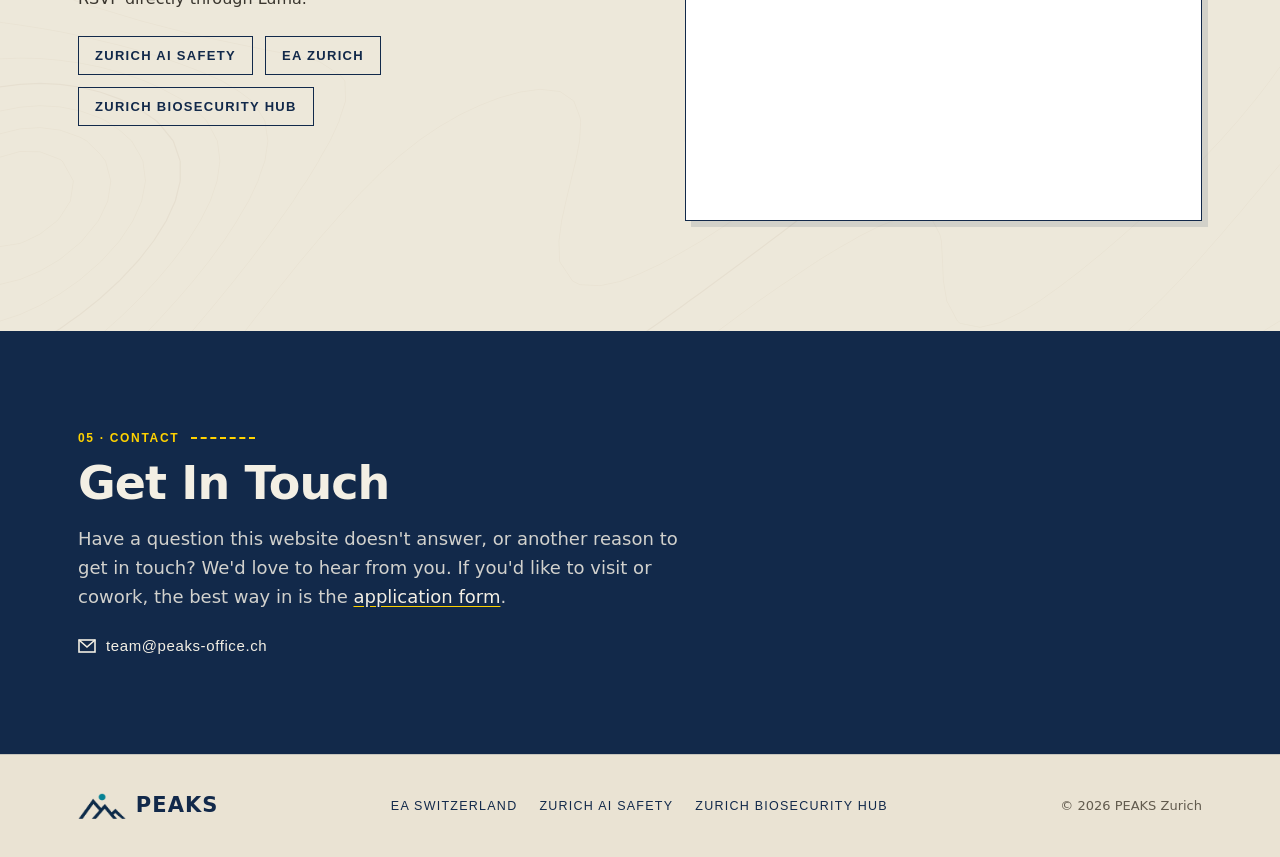
==== commit 12c8d80d: "Relief: mountains grow past the Matterhorn up to Everest height Above 4478 m the metres keep climbin" ====
--- a/index.html
+++ b/index.html
@@ -512,7 +512,11 @@
 
   const MW = 2400, MD = 1700, GX = 200, GZ = 142;   // map size in world units, mesh resolution
   const SX = MW / (GX - 1), SZ = MD / (GZ - 1);
-  const WATER = 160, TOP = 4478, VS = 0.08, MAX_PEAKS = 22, TRAIL_MIN = 1000;
+  const WATER = 160, VS = 0.08, MAX_PEAKS = 22, TRAIL_MIN = 1000;
+  // Mountains grow past the Matterhorn and Switzerland's highest peak, up to Everest
+  const MATTERHORN = 4478, DUFOUR = 4634, TOP = 8849;
+  // Above the Matterhorn a mountain keeps climbing in metres but gains little more height on the map, so its summit stays in the frame
+  const shown = h => h <= MATTERHORN ? h : MATTERHORN + (h - MATTERHORN) * 0.15;
   const FOV = 34 * Math.PI / 180;
   const CAMP_POS = [MW * 0.42, MD * 0.76];
 
@@ -682,7 +686,8 @@
     const pool = free.length ? free : NAMES;
     return pool[(Math.random() * pool.length) | 0];
   }
-  const kind = h => h >= TOP - 1 ? 'the Matterhorn' : h < 900 ? 'a hill' : h < 2500 ? 'a mountain' : 'a high peak';
+  const kind = h => h >= TOP - 1 ? 'as high as Everest' : h > DUFOUR ? 'higher than anything in Switzerland' : h > MATTERHORN ? 'higher than the Matterhorn'
+    : h < 900 ? 'a hill' : h < 2500 ? 'a mountain' : 'a high peak';
   // A click starts a hill at 280 m or adds 450 m to the mountain under it; holding keeps it climbing
   const growth = (p, el) => Math.min(TOP, p.start + (p.start ? 450 : 280) + 1500 * Math.pow(el, 1.35));
 
@@ -715,7 +720,7 @@
           if (p.h < 1) continue;
           const dx = x - p.x, dz = z - p.z, d2 = dx * dx + dz * dz, R = p.r;
           if (d2 > R * R * 25) continue;
-          h += p.h * Math.exp(-Math.pow(Math.sqrt(d2) / R, p.s));
+          h += shown(p.h) * Math.exp(-Math.pow(Math.sqrt(d2) / R, p.s));
         }
         Hm[j * GX + i] = h;
       }
@@ -862,7 +867,7 @@
     const g = pickGround(sx, sy);
     if (!g) return;
     let p = peakNear(g[0], g[1]);
-    if (p && p.target >= TOP - 1) { showAlt(e, `▲ <b>${nameFor(p)}</b> is already the Matterhorn`); release.timer = setTimeout(() => altEl.classList.remove('on'), 1600); return; }
+    if (p && p.target >= TOP - 1) { showAlt(e, `▲ <b>${nameFor(p)}</b> is already as high as Everest`); release.timer = setTimeout(() => altEl.classList.remove('on'), 1600); return; }
     if (p) { p.start = p.target; p.t0 = performance.now(); p.growing = true; }
     else p = addPeak(g[0], g[1], 0, false);
     p.target = growth(p, 0);
@@ -905,7 +910,7 @@
         p.h += (p.target - p.h) * 0.22;
       }
       p.r = 40 + Math.sqrt(Math.max(p.h, 0)) * 2.1;
-      p.s = 2 - 0.85 * Math.min(1, p.h / TOP);
+      p.s = 2 - 0.85 * Math.min(1, p.h / MATTERHORN);   // flanks get steeper up to Matterhorn height, then keep that shape
     }
     updateCamera(clock);
     computeHeights(clock);
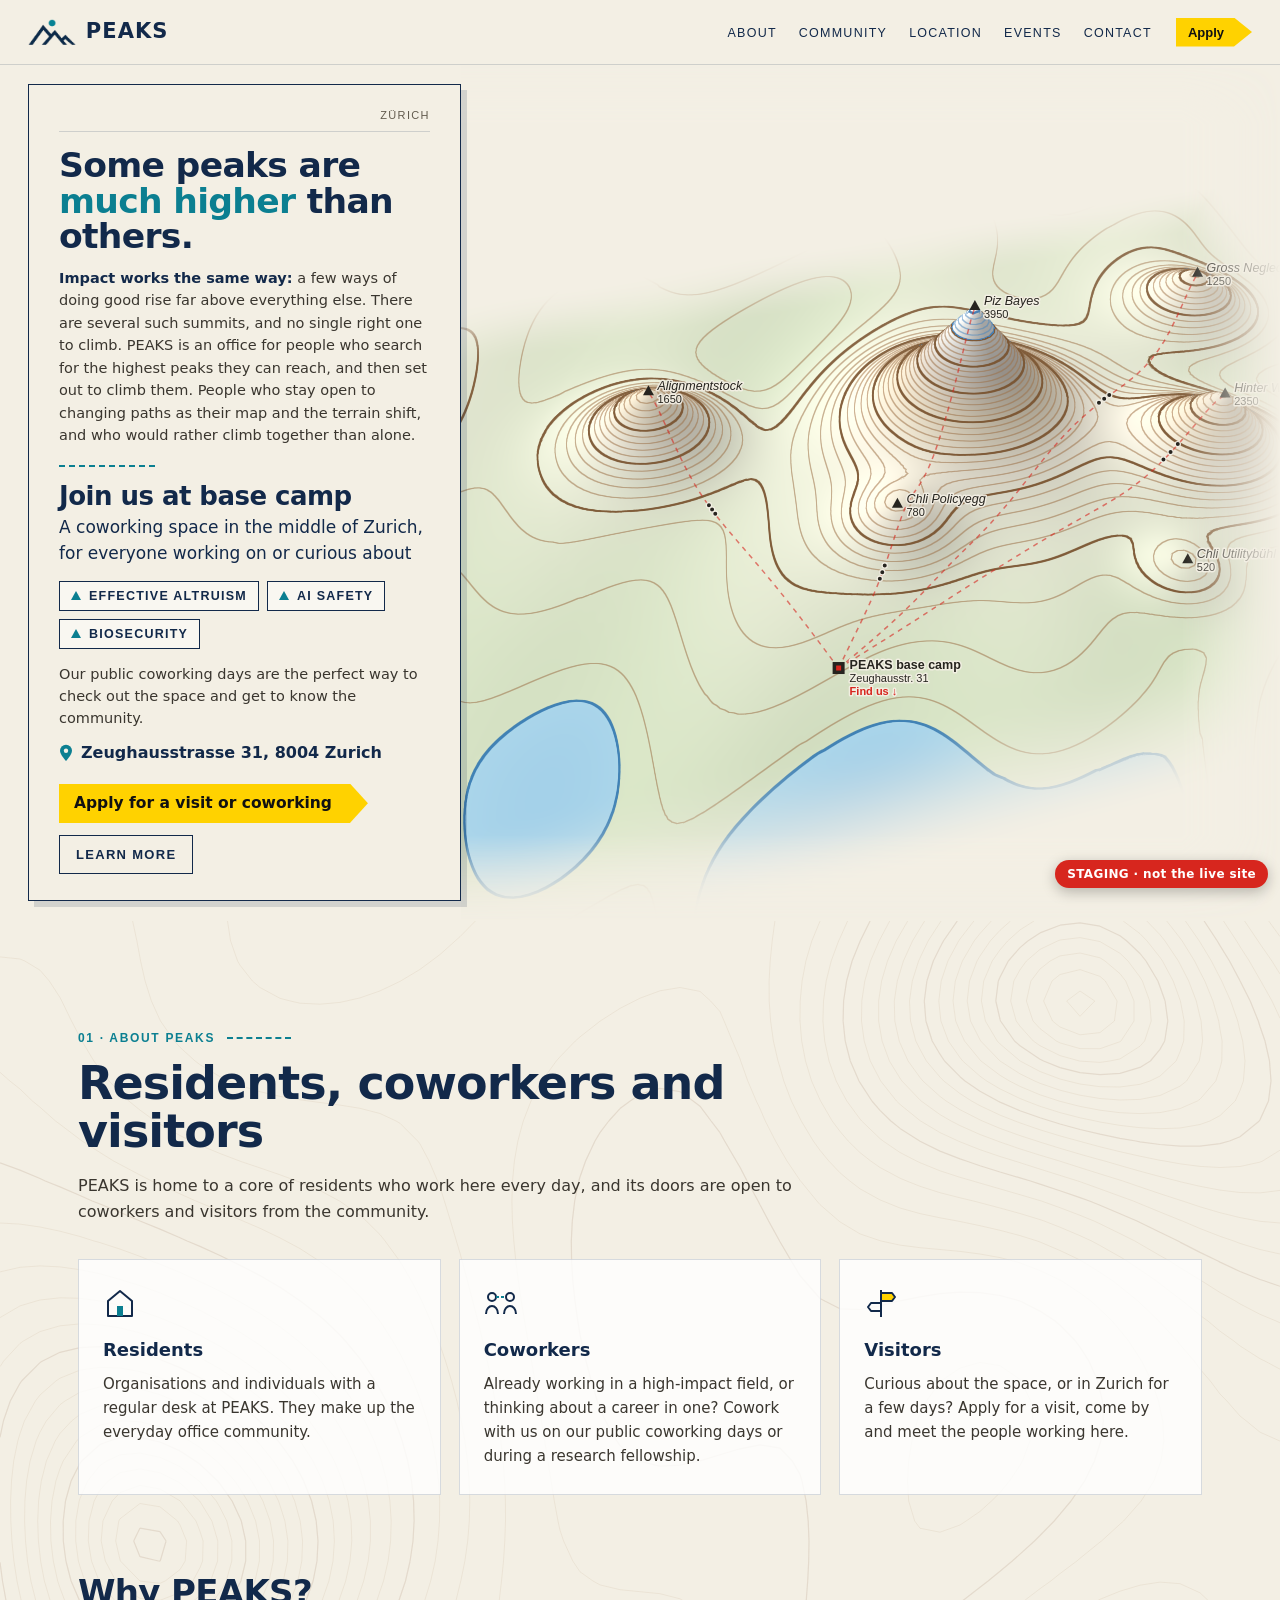
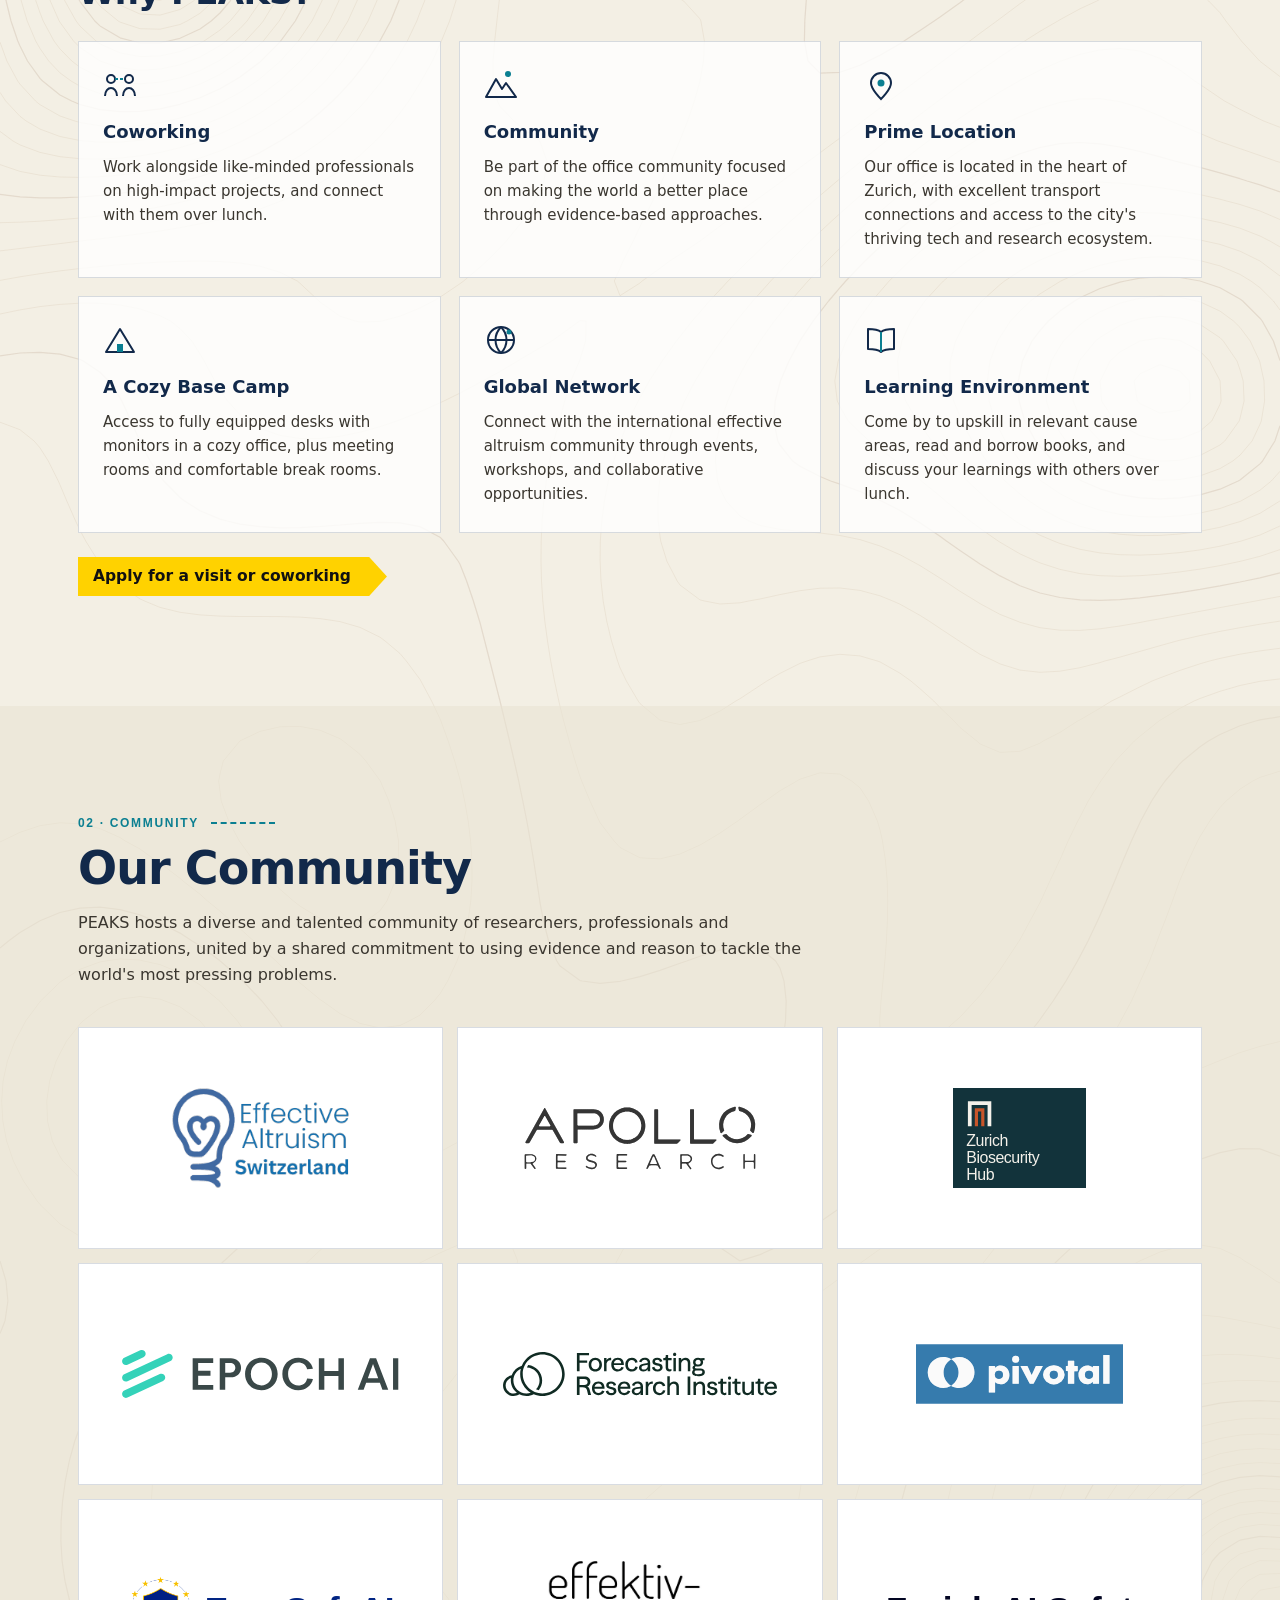
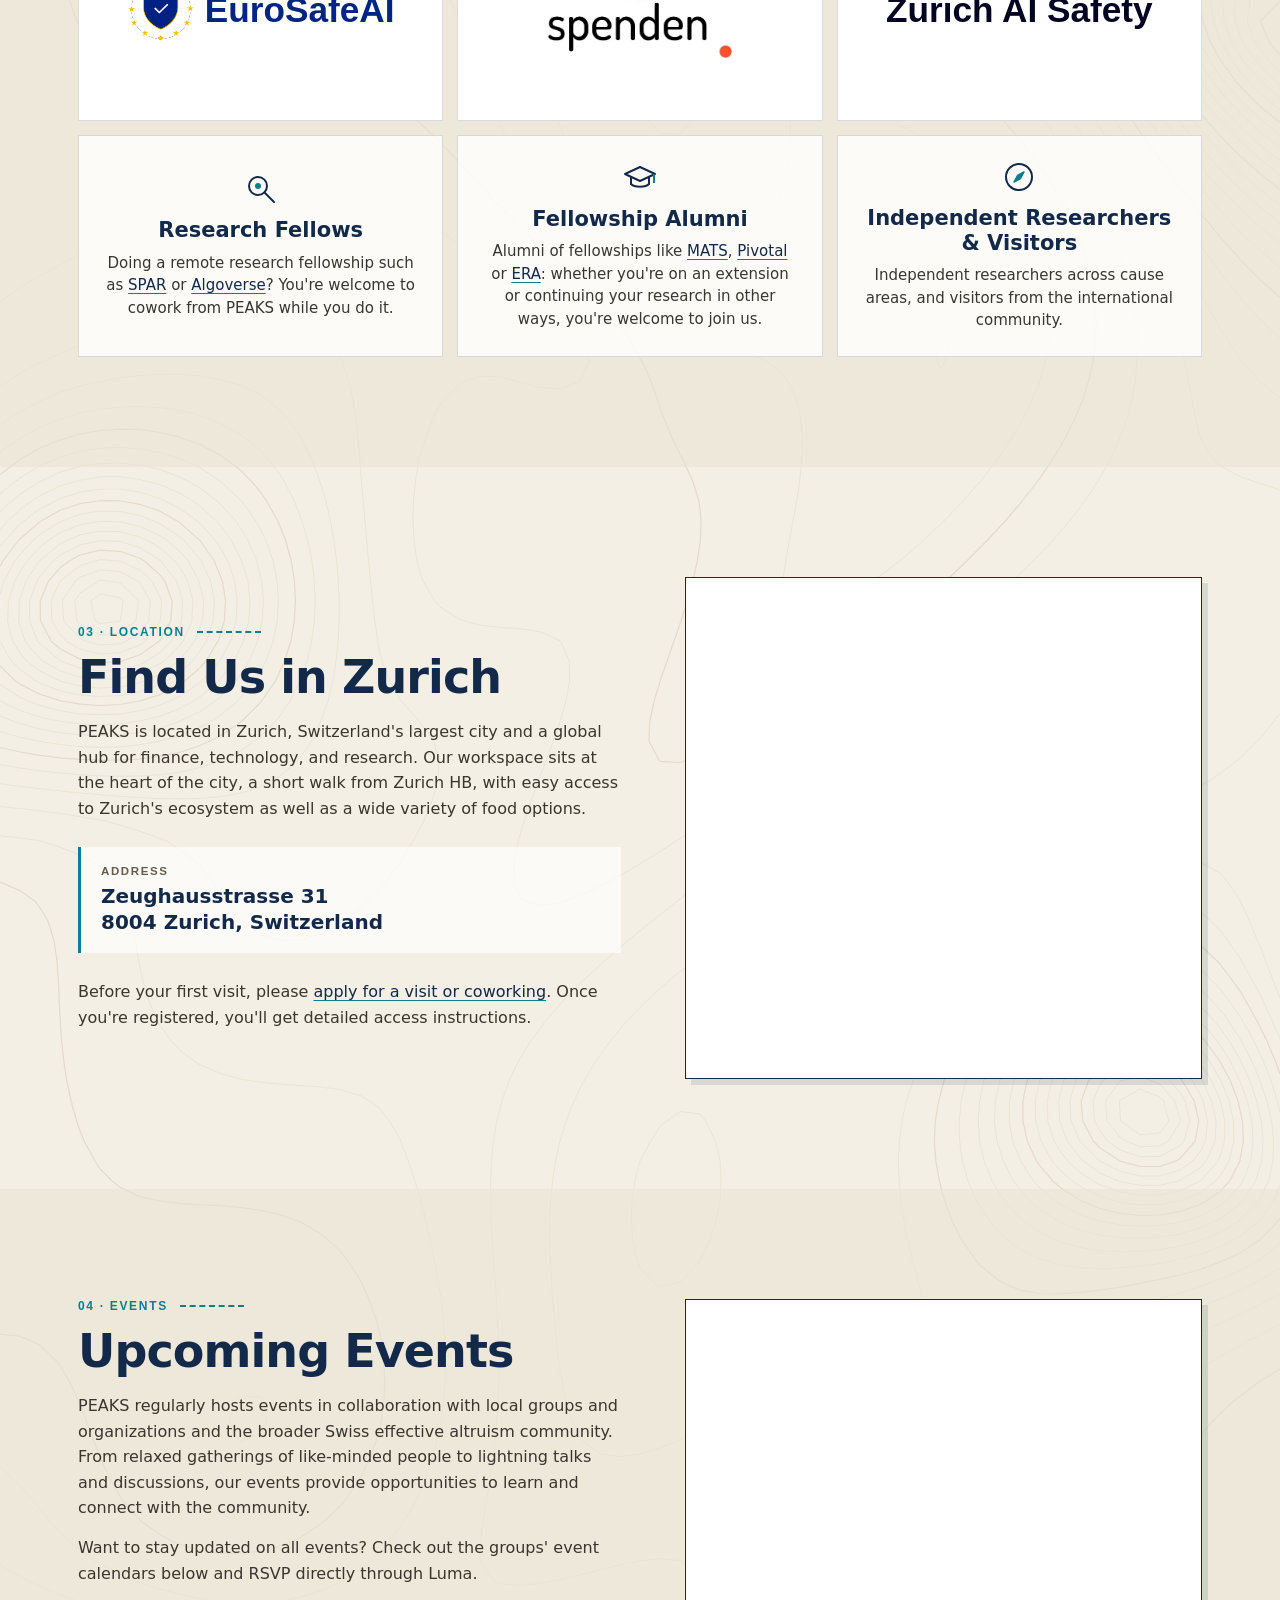
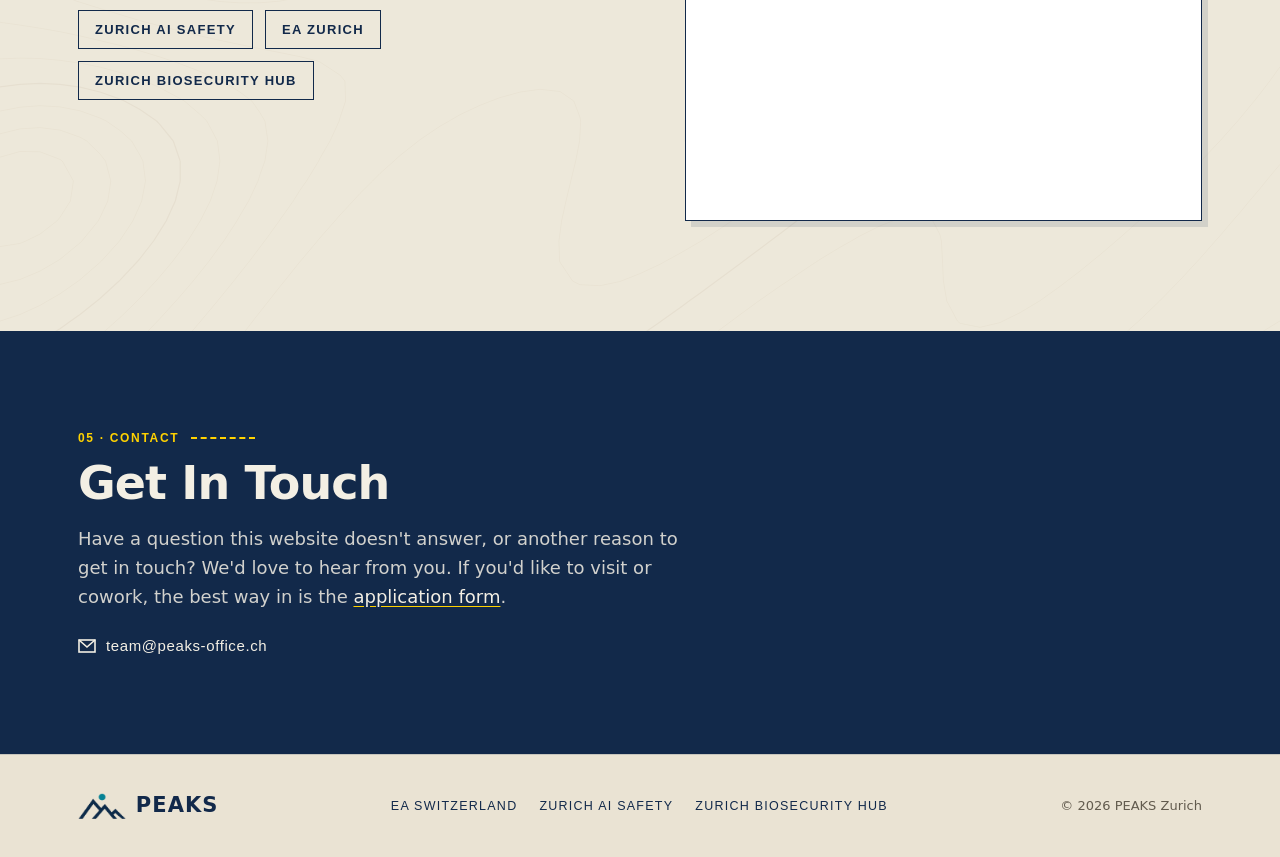
==== commit 285fc3a9: "Events: name local groups generally instead of listing each host Co-Authored-By: Claude Opus 5.5 <no" ====
--- a/index.html
+++ b/index.html
@@ -391,8 +391,8 @@
                 <div class="reveal">
                     <div class="kicker">04 · Events</div>
                     <h2>Upcoming Events</h2>
-                    <p>PEAKS regularly hosts events in collaboration with Zurich AI Safety, EA Zurich, the Zurich Biosecurity Hub and the broader Swiss effective altruism community. From relaxed gatherings of like-minded people to lightning talks and discussions, our events provide opportunities to learn and connect with the community.</p>
-                    <p>Want to stay updated on all events? Check out the event calendars of Zurich AI Safety, EA Zurich and the Zurich Biosecurity Hub and RSVP directly through Luma.</p>
+                    <p>PEAKS regularly hosts events in collaboration with local groups and organizations and the broader Swiss effective altruism community. From relaxed gatherings of like-minded people to lightning talks and discussions, our events provide opportunities to learn and connect with the community.</p>
+                    <p>Want to stay updated on all events? Check out the groups' event calendars below and RSVP directly through Luma.</p>
                     <div class="actions">
                         <a class="btn-line" href="https://luma.com/zais" target="_blank" rel="noopener">Zurich AI Safety</a>
                         <a class="btn-line" href="https://lu.ma/eazurich?k=c" target="_blank" rel="noopener">EA Zurich</a>
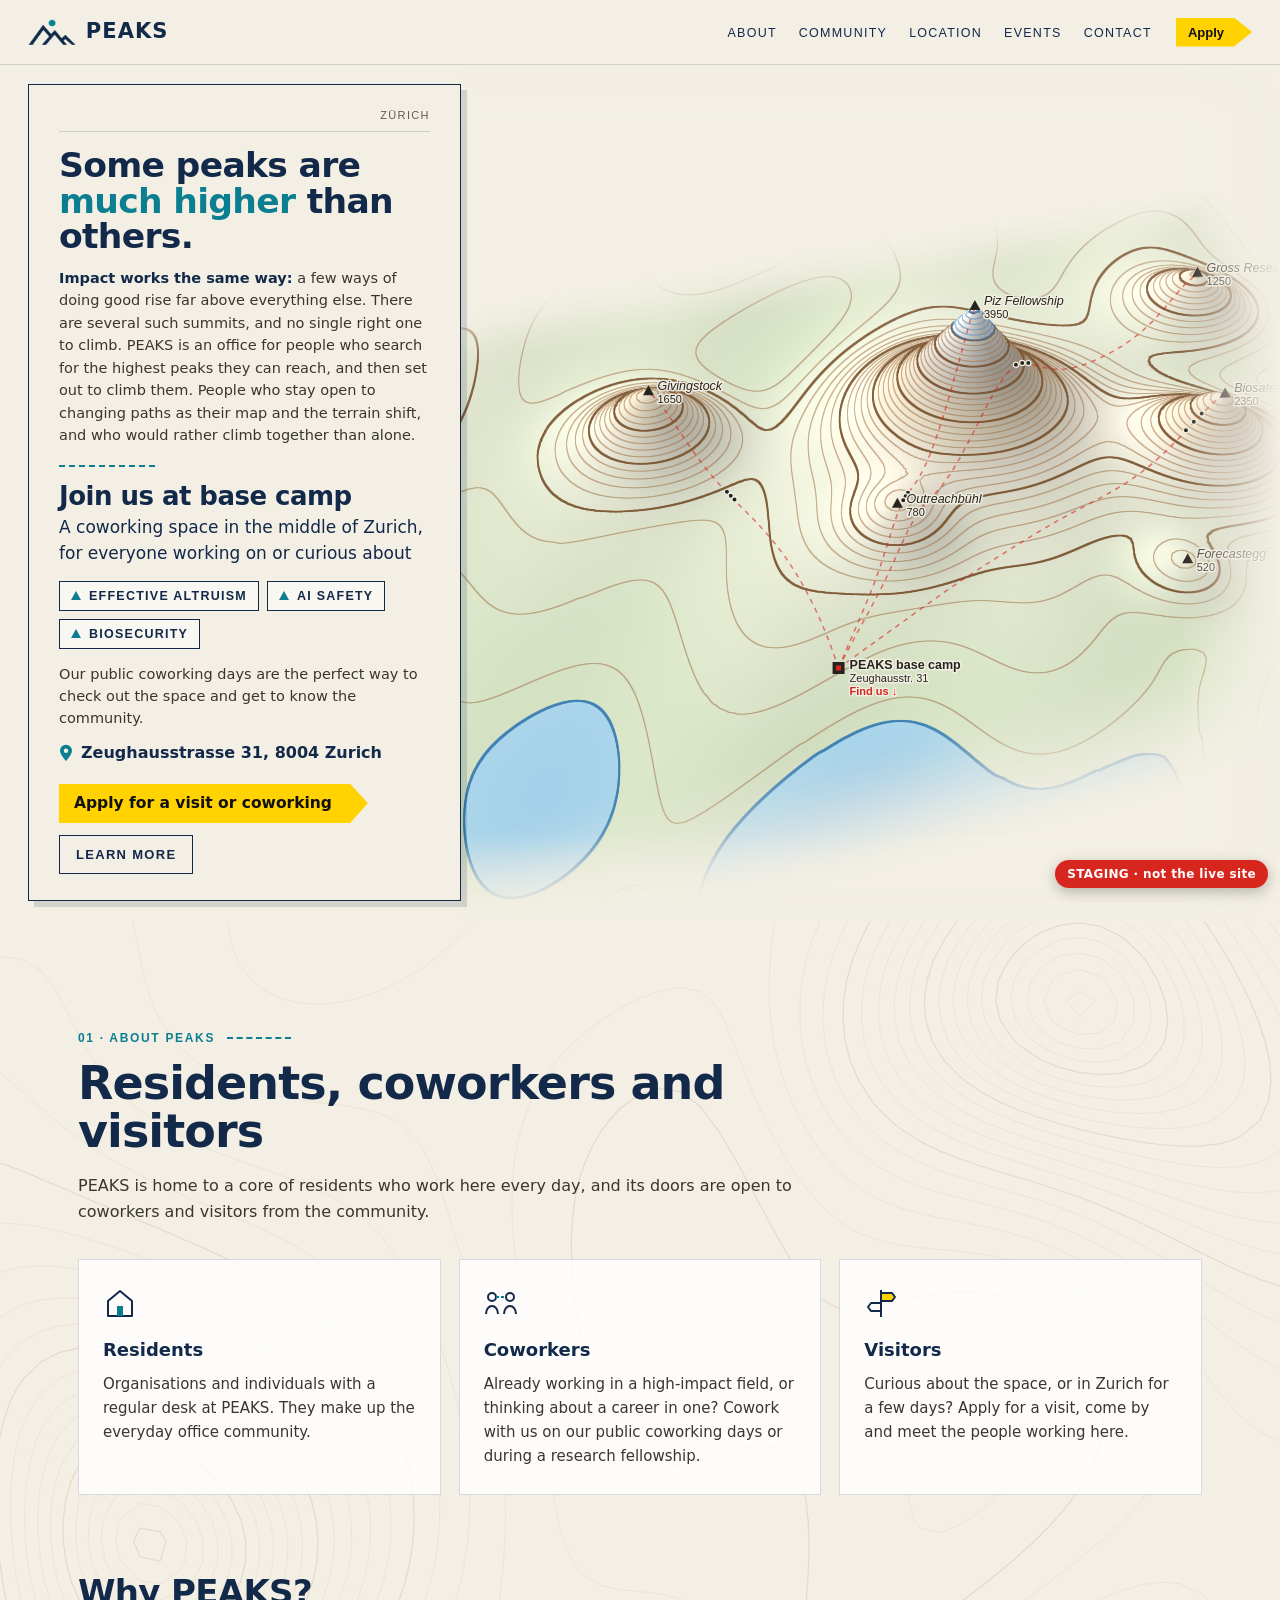
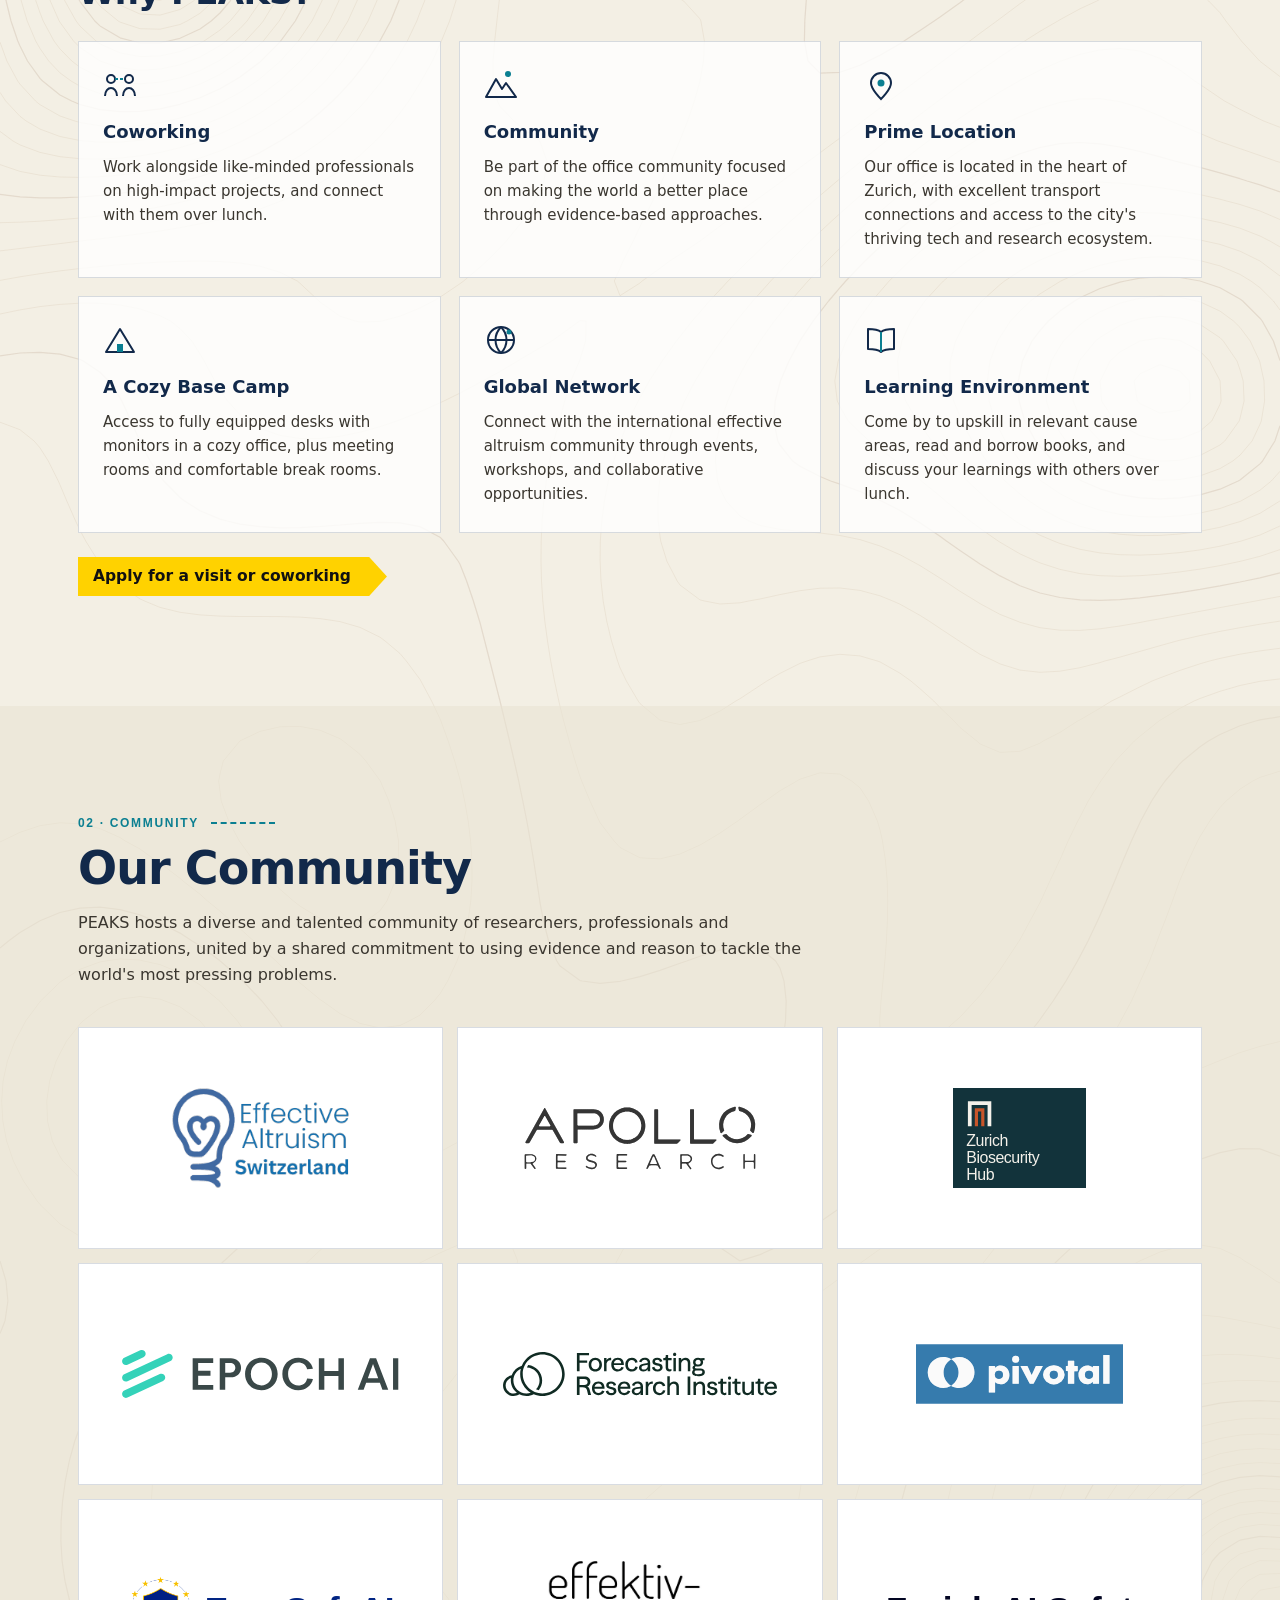
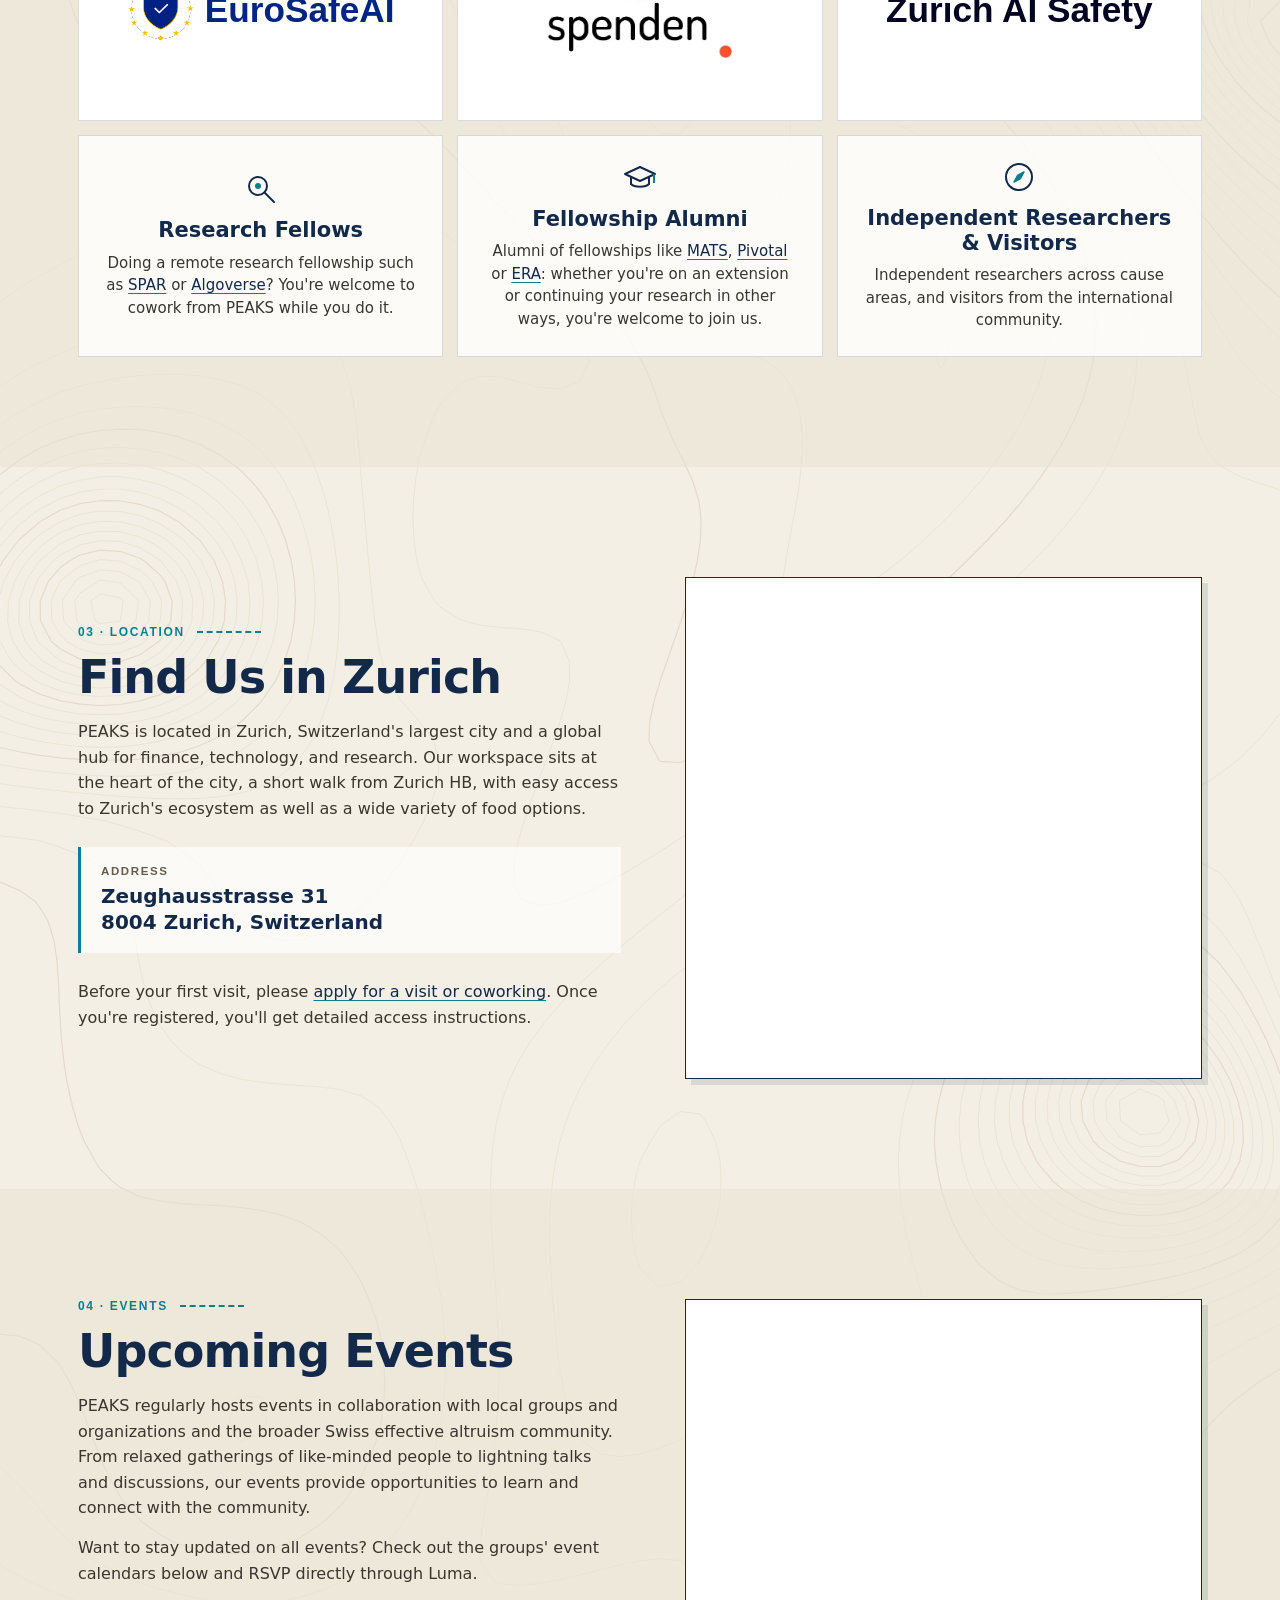
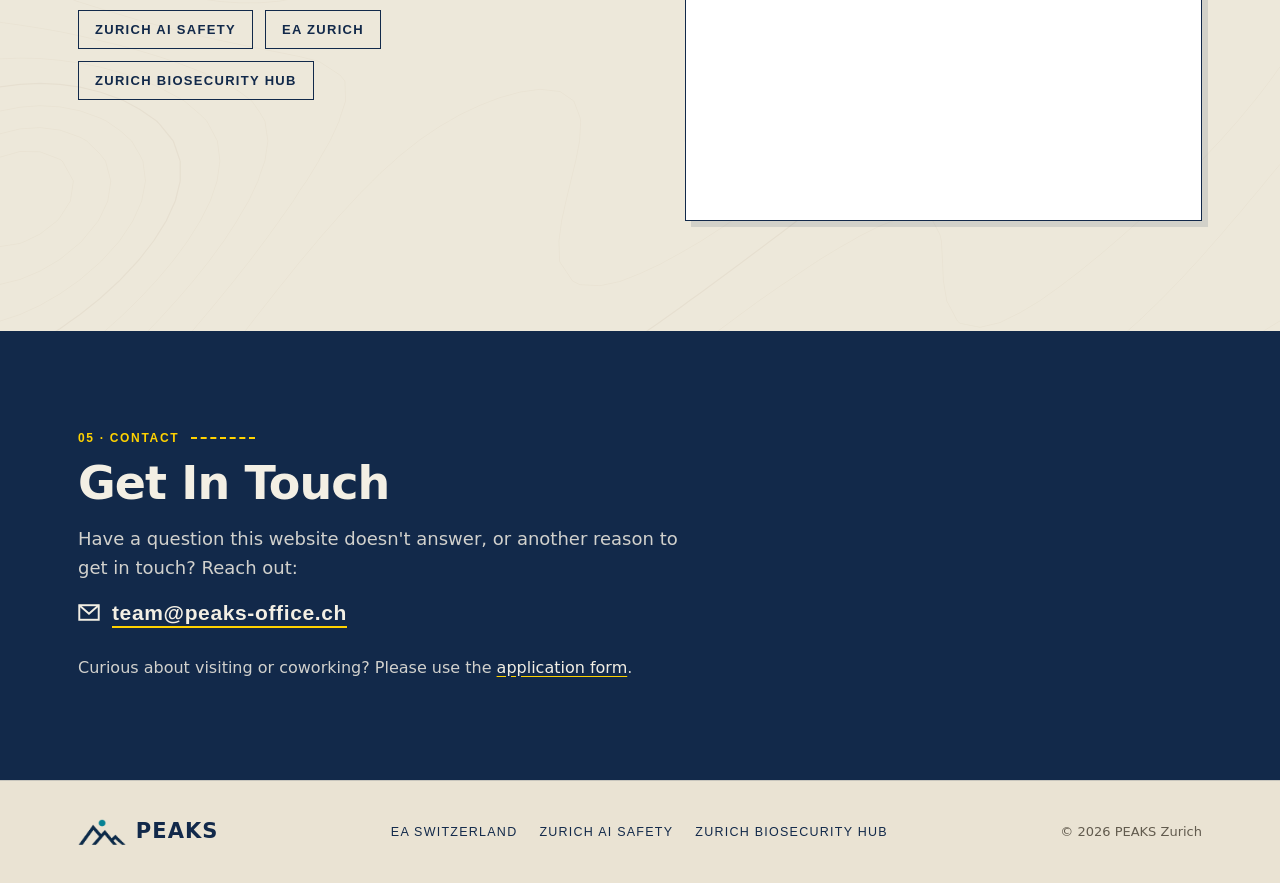
==== commit 63764f20: "Contact: question line, email as the main link, application form below Co-Authored-By: Claude Opus 5" ====
--- a/index.html
+++ b/index.html
@@ -165,9 +165,11 @@
         .contact p { color: rgba(243, 239, 228, .85); max-width: 620px; font-size: 18px; }
         .contact p a { color: var(--paper); text-decoration-color: var(--sign); text-underline-offset: 3px; }
         .contact p a:hover { color: var(--sign); }
-        .contact-info { display: flex; flex-wrap: wrap; gap: 14px 34px; margin-top: 26px; font: 500 15px var(--cond); letter-spacing: .04em; }
-        .contact-info a, .contact-info span { color: var(--paper); text-decoration: none; display: flex; align-items: center; gap: 10px; }
+        .contact-info { display: flex; flex-wrap: wrap; gap: 14px 34px; margin-top: 18px; font: 600 21px var(--cond); letter-spacing: .03em; }
+        .contact-info a { color: var(--paper); display: flex; align-items: center; gap: 12px;
+            text-decoration: underline; text-decoration-color: var(--sign); text-decoration-thickness: 2px; text-underline-offset: 6px; }
         .contact-info a:hover { color: var(--sign); }
+        .contact p.note { margin-top: 30px; font-size: 16px; }
 
         /* Footer */
         footer { background: var(--paper-2); border-top: 1px solid var(--line); padding: 34px 0; }
@@ -410,10 +412,11 @@
         <div class="container reveal">
             <div class="kicker">05 · Contact</div>
             <h2>Get In Touch</h2>
-            <p>Have a question this website doesn't answer, or another reason to get in touch? We'd love to hear from you. If you'd like to visit or cowork, the best way in is the <a href="https://airtable.com/appULu9lJwVaZpFQF/pagRdsdLGTNFev8dt/form">application form</a>.</p>
+            <p>Have a question this website doesn't answer, or another reason to get in touch? Reach out:</p>
             <div class="contact-info">
-                <a href="mailto:team@peaks-office.ch"><svg width="18" height="14" viewBox="0 0 18 14" fill="none" stroke="currentColor" stroke-width="1.6" aria-hidden="true"><rect x="1" y="1" width="16" height="12"/><path d="m1 1 8 7 8-7"/></svg>team@peaks-office.ch</a>
+                <a href="mailto:team@peaks-office.ch"><svg width="22" height="17" viewBox="0 0 18 14" fill="none" stroke="currentColor" stroke-width="1.6" aria-hidden="true"><rect x="1" y="1" width="16" height="12"/><path d="m1 1 8 7 8-7"/></svg>team@peaks-office.ch</a>
             </div>
+            <p class="note">Curious about visiting or coworking? Please use the <a href="https://airtable.com/appULu9lJwVaZpFQF/pagRdsdLGTNFev8dt/form">application form</a>.</p>
         </div>
     </section>
 
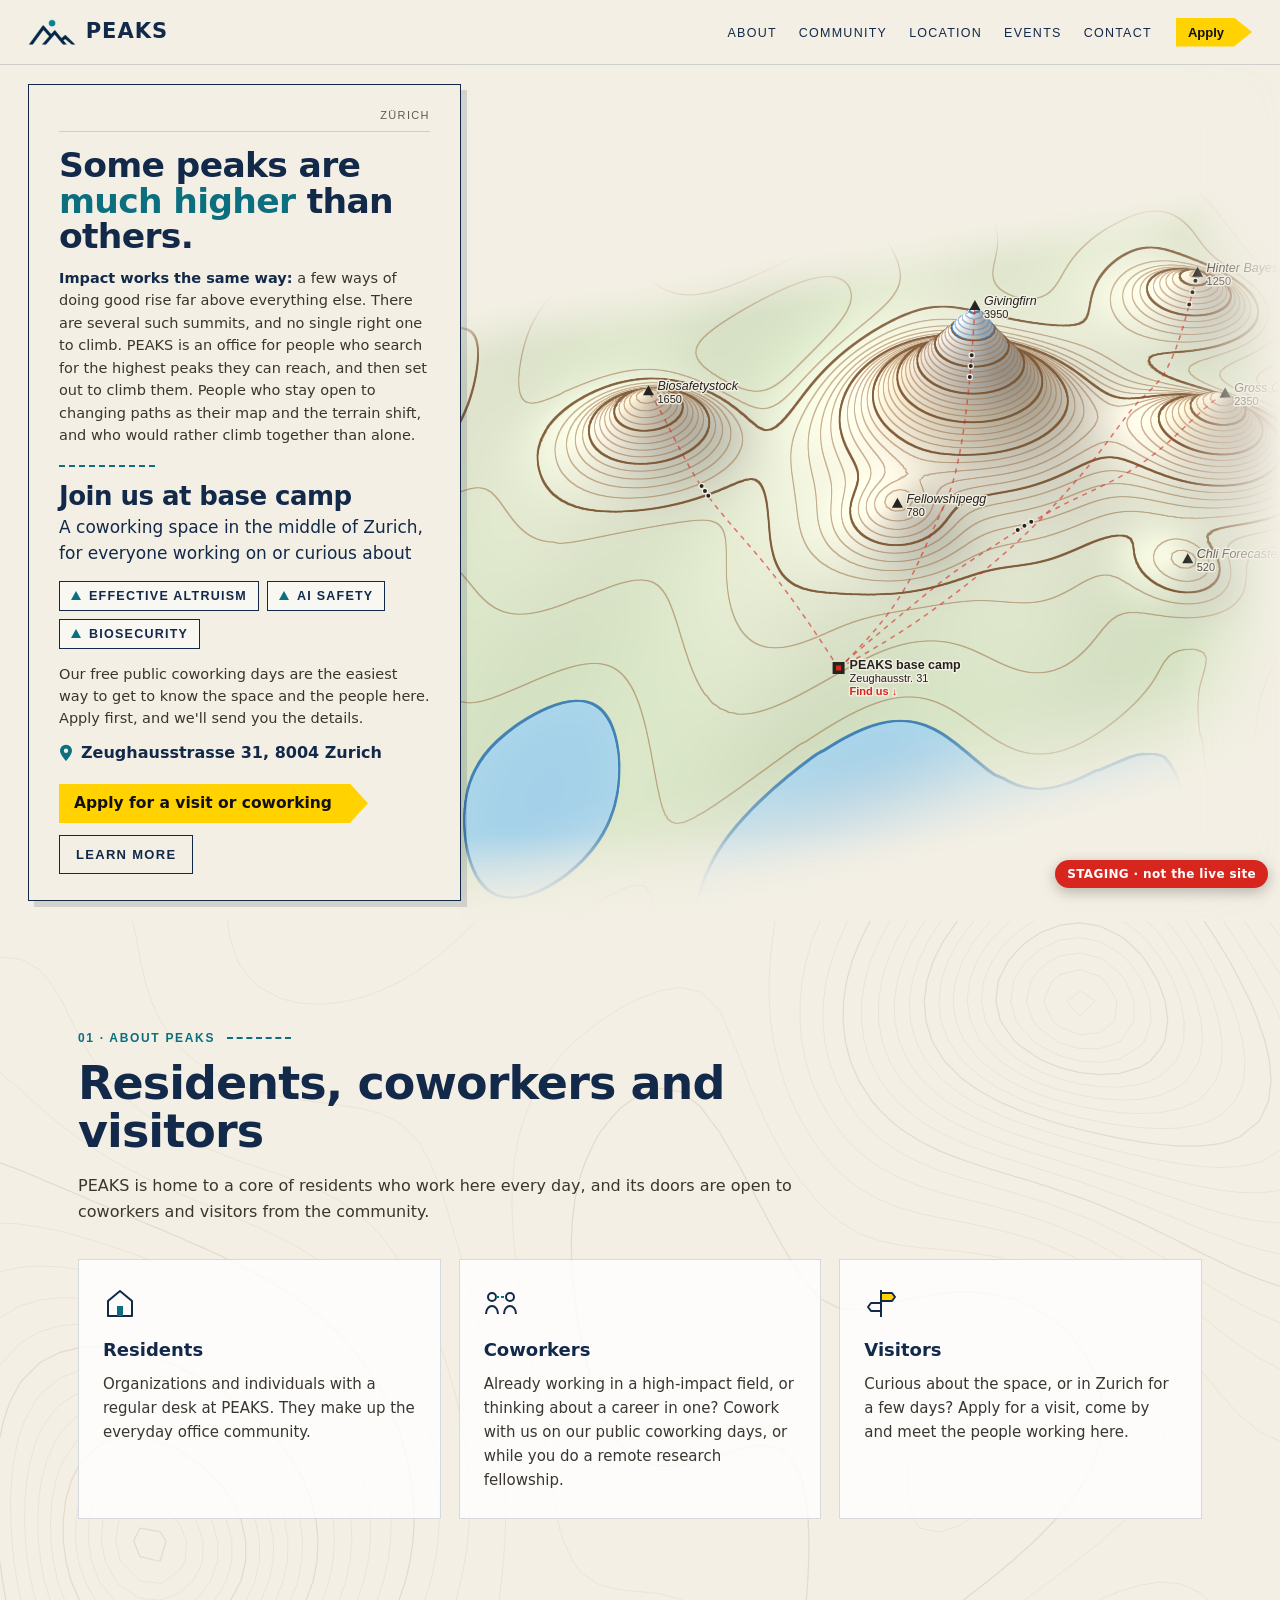
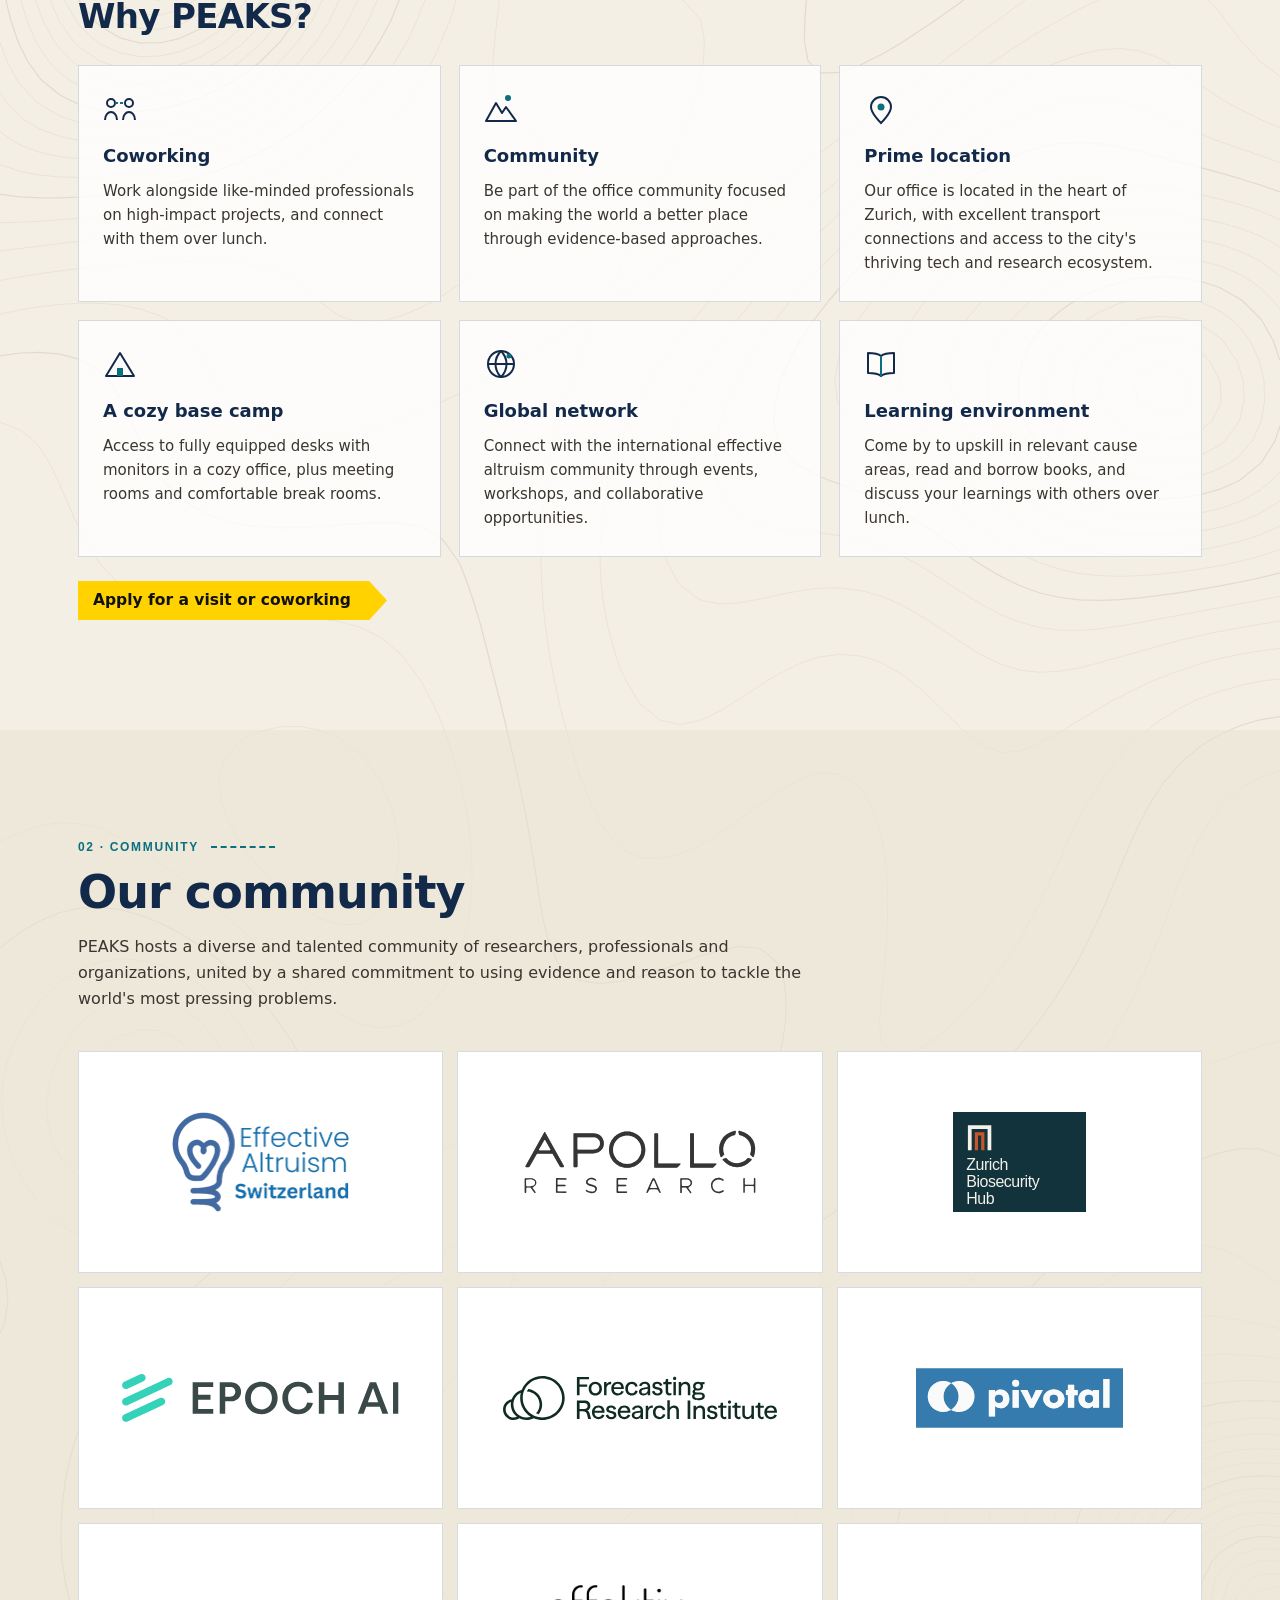
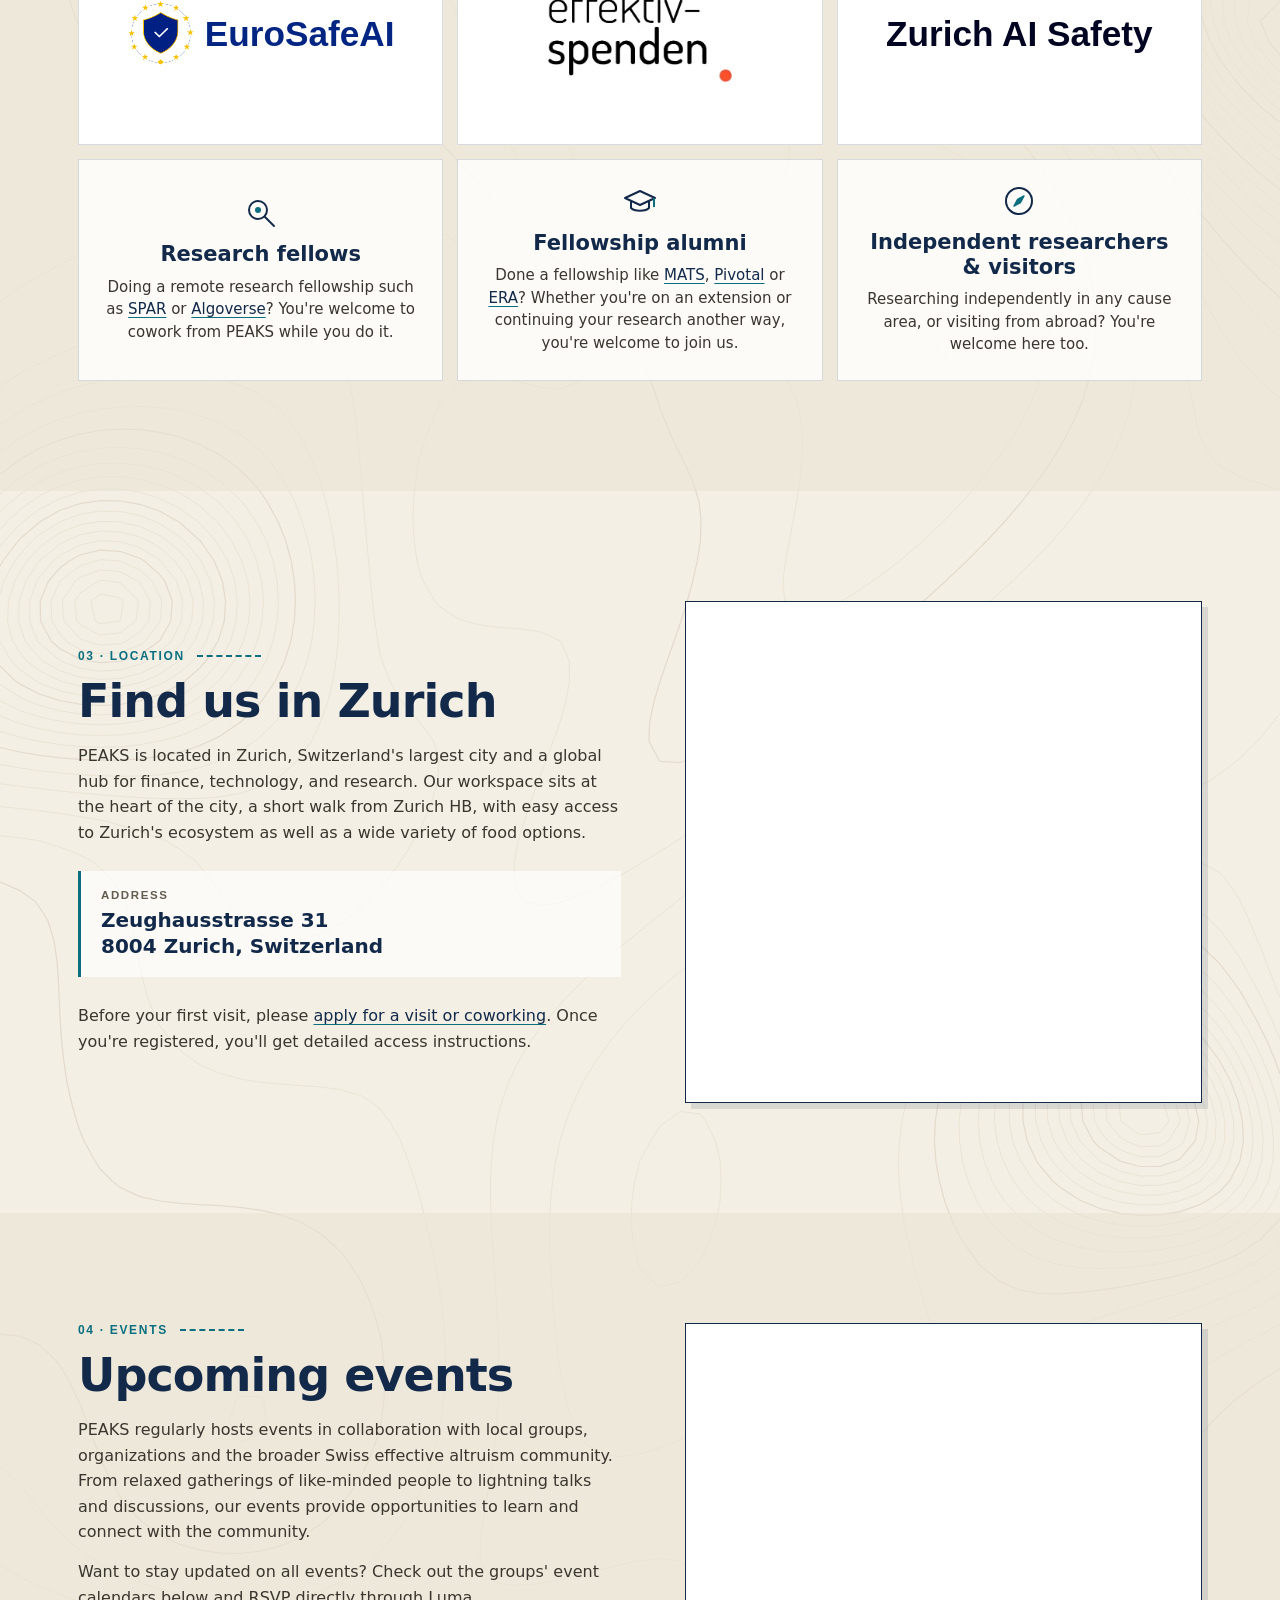
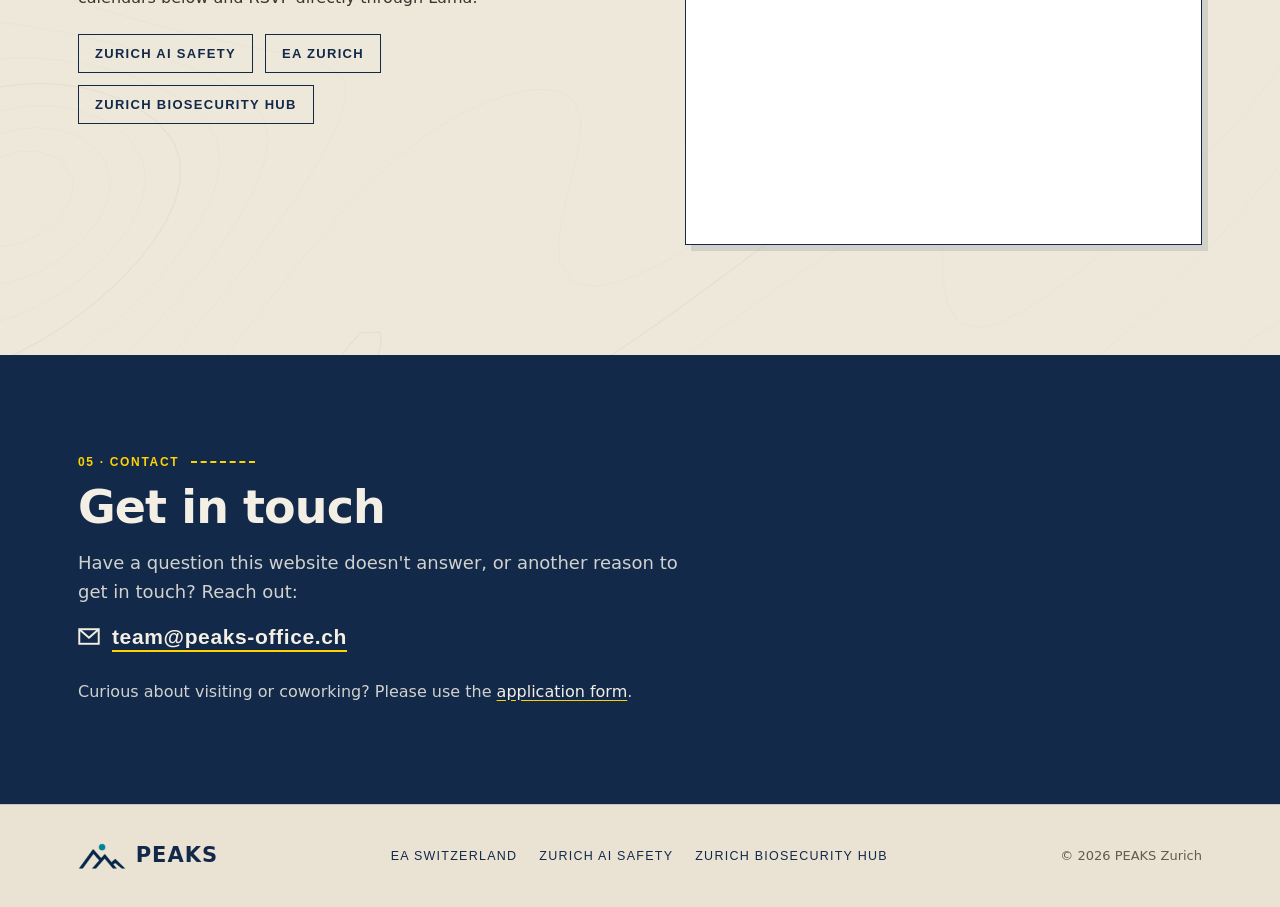
==== commit f15d4d62: "Polish from the site audit: focus, contrast, lighter images, phone layout, texts - Yellow signs show" ====
--- a/index.html
+++ b/index.html
@@ -6,10 +6,23 @@
     <!-- STAGING:END -->
     <meta charset="UTF-8">
     <meta name="viewport" content="width=device-width, initial-scale=1.0">
-    <title>PEAKS Zurich</title>
-    <meta name="description" content="PEAKS Zurich is a collaborative coworking space for professionals working in Effective Altruism, AI Safety and Biosecurity in the heart of Zurich.">
+    <title>PEAKS Zurich · Coworking for effective altruism, AI safety &amp; biosecurity</title>
+    <meta name="description" content="PEAKS Zurich is a collaborative coworking space in the heart of Zurich for people working on effective altruism, AI safety and biosecurity.">
     <meta name="keywords" content="PEAKS, Zurich, coworking, effective altruism, AI safety, biosecurity, workspace, collaboration">
+    <link rel="canonical" href="https://peaks-office.ch/">
     <link rel="icon" type="image/png" href="assets/peaks-no-text-circle.png">
+
+    <!-- Link previews in WhatsApp, Slack, LinkedIn and others -->
+    <meta property="og:type" content="website">
+    <meta property="og:site_name" content="PEAKS Zurich">
+    <meta property="og:url" content="https://peaks-office.ch/">
+    <meta property="og:title" content="PEAKS Zurich · Coworking for effective altruism, AI safety &amp; biosecurity">
+    <meta property="og:description" content="Some peaks are much higher than others. PEAKS is a coworking office in the middle of Zurich for people who search for the highest peaks they can reach, and then set out to climb them.">
+    <meta property="og:image" content="https://peaks-office.ch/assets/og-image.jpg">
+    <meta property="og:image:width" content="1200">
+    <meta property="og:image:height" content="630">
+    <meta property="og:image:alt" content="The PEAKS website: a relief map with the PEAKS base camp next to the headline Some peaks are much higher than others.">
+    <meta name="twitter:card" content="summary_large_image">
 
     <!-- Security Headers -->
     <meta http-equiv="Content-Security-Policy" content="default-src 'self' 'unsafe-inline' https://fonts.googleapis.com https://fonts.gstatic.com https://lu.ma https://luma.com https://www.google.com https://maps.google.com; frame-src 'self' https://lu.ma https://luma.com https://www.google.com; img-src 'self' data: https:;">
@@ -29,7 +42,7 @@
             --muted: #625B4E;
             --red: #D7261E;
             --sign: #FFD200;
-            --teal: #0B7F91;
+            --teal: #0B6F7F;
             --line: rgba(18, 41, 74, .16);
             --cond: 'IBM Plex Sans Condensed', sans-serif;
         }
@@ -59,6 +72,9 @@
         .sign:hover { transform: translateX(3px); }
         .nav-links .sign { margin-left: 12px; padding: 7px 28px 7px 12px; font: 700 13px 'Inter Tight', sans-serif; letter-spacing: 0; text-transform: none; color: #111; }
         .nav-links .sign:hover { color: #111; }
+        /* keyboard focus: the arrow shape cuts off any outline, so the sign turns navy instead */
+        .sign:focus-visible, .nav-links .sign:focus-visible { outline: none; background: var(--navy); color: var(--sign); }
+        .sign-mobile { display: none; }
         .btn-line { display: inline-flex; align-items: center; font: 600 13px var(--cond); letter-spacing: .1em; text-transform: uppercase;
             text-decoration: none; color: var(--navy); border: 1.5px solid var(--navy); padding: 11px 16px; transition: background .15s, color .15s; }
         .btn-line:hover { background: var(--navy); color: var(--paper); }
@@ -199,7 +215,9 @@
                 background: var(--paper); border-bottom: 1px solid var(--line); padding: 8px 16px 16px; }
             .nav-links.open { display: flex; }
             .nav-links a { padding: 12px 6px; font-size: 14px; }
-            .nav-links .sign { margin: 8px 0 0; align-self: flex-start; }
+            /* on phones the Apply sign sits in the header bar, next to the menu button */
+            .nav-links .sign { display: none; }
+            .sign-mobile { display: inline-flex; margin: 0 8px 0 auto; padding: 7px 26px 7px 12px; font: 700 13px 'Inter Tight', sans-serif; }
         }
         @media (max-width: 720px) {
             .container { padding: 0 18px; }
@@ -209,7 +227,8 @@
             .section { padding: 72px 0; }
             .ways, .features { grid-template-columns: minmax(0, 1fr); }
             .map iframe { height: 360px; }
-            .organizations { grid-template-columns: repeat(2, minmax(0, 1fr)); }
+            /* rows fit their own content, so logo tiles stay low instead of matching the taller text cards */
+            .organizations { grid-template-columns: repeat(2, minmax(0, 1fr)); grid-auto-rows: auto; }
             .org-card { grid-column: span 1; min-height: 120px; padding: 1rem; }
             /* an odd logo out before the three text cards takes the full width */
             .org-card.org-text, .org-card:not(.org-text):nth-child(odd):nth-last-child(4) { grid-column: span 2; }
@@ -227,6 +246,7 @@
     <header>
         <nav>
             <a href="#home" class="brand"><img src="assets/peaks-mark.png" alt="">PEAKS</a>
+            <a class="sign sign-mobile" href="https://airtable.com/appULu9lJwVaZpFQF/pagRdsdLGTNFev8dt/form">Apply</a>
             <button class="menu" aria-label="Menu" aria-expanded="false"><span></span><span></span><span></span></button>
             <ul class="nav-links">
                 <li><a href="#about">About</a></li>
@@ -248,8 +268,8 @@
             <h2>Join us at base camp</h2>
             <p class="lead">A coworking space in the middle of Zurich, for everyone working on or curious about</p>
             <ul class="focus"><li>Effective Altruism</li><li>AI Safety</li><li>Biosecurity</li></ul>
-            <p>Our public coworking days are the perfect way to check out the space and get to know the community.</p>
-            <a class="pin" href="#location"><svg width="14" height="18" viewBox="0 0 14 18" aria-hidden="true"><path d="M7 17s6-6.2 6-10.2A6 6 0 0 0 1 6.8C1 10.8 7 17 7 17Z" fill="#0B7F91"/><circle cx="7" cy="6.8" r="2.2" fill="#F3EFE4"/></svg>Zeughausstrasse 31, 8004 Zurich</a>
+            <p>Our free public coworking days are the easiest way to get to know the space and the people here. Apply first, and we'll send you the details.</p>
+            <a class="pin" href="#location"><svg width="14" height="18" viewBox="0 0 14 18" aria-hidden="true"><path d="M7 17s6-6.2 6-10.2A6 6 0 0 0 1 6.8C1 10.8 7 17 7 17Z" fill="#0B6F7F"/><circle cx="7" cy="6.8" r="2.2" fill="#F3EFE4"/></svg>Zeughausstrasse 31, 8004 Zurich</a>
             <div class="actions">
                 <a class="sign" href="https://airtable.com/appULu9lJwVaZpFQF/pagRdsdLGTNFev8dt/form">Apply for a visit or coworking</a>
                 <a class="btn-line" href="#about">Learn more</a>
@@ -278,14 +298,14 @@
                 </div>
                 <div class="ways">
                     <article class="card reveal">
-                        <svg width="34" height="34" viewBox="0 0 34 34" fill="none" stroke="#12294A" stroke-width="2" stroke-linejoin="round" aria-hidden="true"><path d="M5 30V15L17 5l12 10v15Z"/><rect x="14" y="20" width="6" height="10" fill="#0B7F91" stroke="none"/></svg>
+                        <svg width="34" height="34" viewBox="0 0 34 34" fill="none" stroke="#12294A" stroke-width="2" stroke-linejoin="round" aria-hidden="true"><path d="M5 30V15L17 5l12 10v15Z"/><rect x="14" y="20" width="6" height="10" fill="#0B6F7F" stroke="none"/></svg>
                         <h3>Residents</h3>
-                        <p>Organisations and individuals with a regular desk at PEAKS. They make up the everyday office community.</p>
+                        <p>Organizations and individuals with a regular desk at PEAKS. They make up the everyday office community.</p>
                     </article>
                     <article class="card reveal">
-                        <svg width="34" height="34" viewBox="0 0 34 34" fill="none" stroke="#12294A" stroke-width="2" aria-hidden="true"><circle cx="8" cy="11" r="4"/><circle cx="26" cy="11" r="4"/><path d="M2 28c0-5 3-8 6-8s6 3 6 8M20 28c0-5 3-8 6-8s6 3 6 8"/><path d="M12 11h10" stroke="#0B7F91" stroke-dasharray="3 2"/></svg>
+                        <svg width="34" height="34" viewBox="0 0 34 34" fill="none" stroke="#12294A" stroke-width="2" aria-hidden="true"><circle cx="8" cy="11" r="4"/><circle cx="26" cy="11" r="4"/><path d="M2 28c0-5 3-8 6-8s6 3 6 8M20 28c0-5 3-8 6-8s6 3 6 8"/><path d="M12 11h10" stroke="#0B6F7F" stroke-dasharray="3 2"/></svg>
                         <h3>Coworkers</h3>
-                        <p>Already working in a high-impact field, or thinking about a career in one? Cowork with us on our public coworking days or during a research fellowship.</p>
+                        <p>Already working in a high-impact field, or thinking about a career in one? Cowork with us on our public coworking days, or while you do a remote research fellowship.</p>
                     </article>
                     <article class="card reveal">
                         <svg width="34" height="34" viewBox="0 0 34 34" fill="none" stroke="#12294A" stroke-width="2" stroke-linejoin="round" aria-hidden="true"><path d="M17 4v27"/><path d="M17 7h11l3 4-3 4H17Z" fill="#FFD200"/><path d="M17 17H7l-3 4 3 4h10"/></svg>
@@ -297,33 +317,33 @@
                 <h2 class="sub reveal">Why PEAKS?</h2>
                 <div class="features">
                     <article class="card reveal">
-                        <svg width="34" height="34" viewBox="0 0 34 34" fill="none" stroke="#12294A" stroke-width="2" aria-hidden="true"><circle cx="8" cy="11" r="4"/><circle cx="26" cy="11" r="4"/><path d="M2 28c0-5 3-8 6-8s6 3 6 8M20 28c0-5 3-8 6-8s6 3 6 8"/><path d="M12 11h10" stroke="#0B7F91" stroke-dasharray="3 2"/></svg>
+                        <svg width="34" height="34" viewBox="0 0 34 34" fill="none" stroke="#12294A" stroke-width="2" aria-hidden="true"><circle cx="8" cy="11" r="4"/><circle cx="26" cy="11" r="4"/><path d="M2 28c0-5 3-8 6-8s6 3 6 8M20 28c0-5 3-8 6-8s6 3 6 8"/><path d="M12 11h10" stroke="#0B6F7F" stroke-dasharray="3 2"/></svg>
                         <h3>Coworking</h3>
                         <p>Work alongside like-minded professionals on high-impact projects, and connect with them over lunch.</p>
                     </article>
                     <article class="card reveal">
-                        <svg width="34" height="34" viewBox="0 0 34 34" fill="none" stroke="#12294A" stroke-width="2" stroke-linejoin="round" aria-hidden="true"><path d="M2 29 12 11l6 10 4-6 10 14Z"/><circle cx="24" cy="6" r="3" fill="#0B7F91" stroke="none"/></svg>
+                        <svg width="34" height="34" viewBox="0 0 34 34" fill="none" stroke="#12294A" stroke-width="2" stroke-linejoin="round" aria-hidden="true"><path d="M2 29 12 11l6 10 4-6 10 14Z"/><circle cx="24" cy="6" r="3" fill="#0B6F7F" stroke="none"/></svg>
                         <h3>Community</h3>
                         <p>Be part of the office community focused on making the world a better place through evidence-based approaches.</p>
                     </article>
                     <article class="card reveal">
-                        <svg width="34" height="34" viewBox="0 0 34 34" fill="none" stroke="#12294A" stroke-width="2" aria-hidden="true"><path d="M17 31s10-9.6 10-16a10 10 0 0 0-20 0c0 6.4 10 16 10 16Z"/><circle cx="17" cy="15" r="3.5" fill="#0B7F91" stroke="none"/></svg>
-                        <h3>Prime Location</h3>
+                        <svg width="34" height="34" viewBox="0 0 34 34" fill="none" stroke="#12294A" stroke-width="2" aria-hidden="true"><path d="M17 31s10-9.6 10-16a10 10 0 0 0-20 0c0 6.4 10 16 10 16Z"/><circle cx="17" cy="15" r="3.5" fill="#0B6F7F" stroke="none"/></svg>
+                        <h3>Prime location</h3>
                         <p>Our office is located in the heart of Zurich, with excellent transport connections and access to the city's thriving tech and research ecosystem.</p>
                     </article>
                     <article class="card reveal">
-                        <svg width="34" height="34" viewBox="0 0 34 34" fill="none" stroke="#12294A" stroke-width="2" stroke-linejoin="round" aria-hidden="true"><path d="M3 29 17 6l14 23Z"/><rect x="14" y="21" width="6" height="8" fill="#0B7F91" stroke="none"/></svg>
-                        <h3>A Cozy Base Camp</h3>
+                        <svg width="34" height="34" viewBox="0 0 34 34" fill="none" stroke="#12294A" stroke-width="2" stroke-linejoin="round" aria-hidden="true"><path d="M3 29 17 6l14 23Z"/><rect x="14" y="21" width="6" height="8" fill="#0B6F7F" stroke="none"/></svg>
+                        <h3>A cozy base camp</h3>
                         <p>Access to fully equipped desks with monitors in a cozy office, plus meeting rooms and comfortable break rooms.</p>
                     </article>
                     <article class="card reveal">
-                        <svg width="34" height="34" viewBox="0 0 34 34" fill="none" stroke="#12294A" stroke-width="2" aria-hidden="true"><circle cx="17" cy="17" r="13"/><path d="M4 17h26M17 4c4 4 5.5 8.5 5.5 13S21 26 17 30M17 4c-4 4-5.5 8.5-5.5 13S13 26 17 30"/><circle cx="25" cy="9" r="2.5" fill="#0B7F91" stroke="none"/></svg>
-                        <h3>Global Network</h3>
+                        <svg width="34" height="34" viewBox="0 0 34 34" fill="none" stroke="#12294A" stroke-width="2" aria-hidden="true"><circle cx="17" cy="17" r="13"/><path d="M4 17h26M17 4c4 4 5.5 8.5 5.5 13S21 26 17 30M17 4c-4 4-5.5 8.5-5.5 13S13 26 17 30"/><circle cx="25" cy="9" r="2.5" fill="#0B6F7F" stroke="none"/></svg>
+                        <h3>Global network</h3>
                         <p>Connect with the international effective altruism community through events, workshops, and collaborative opportunities.</p>
                     </article>
                     <article class="card reveal">
-                        <svg width="34" height="34" viewBox="0 0 34 34" fill="none" stroke="#12294A" stroke-width="2" stroke-linejoin="round" aria-hidden="true"><path d="M17 9c-3-2.5-7-3-13-3v20c6 0 10 .5 13 3 3-2.5 7-3 13-3V6c-6 0-10 .5-13 3Z"/><path d="M17 9v20" stroke="#0B7F91"/></svg>
-                        <h3>Learning Environment</h3>
+                        <svg width="34" height="34" viewBox="0 0 34 34" fill="none" stroke="#12294A" stroke-width="2" stroke-linejoin="round" aria-hidden="true"><path d="M17 9c-3-2.5-7-3-13-3v20c6 0 10 .5 13 3 3-2.5 7-3 13-3V6c-6 0-10 .5-13 3Z"/><path d="M17 9v20" stroke="#0B6F7F"/></svg>
+                        <h3>Learning environment</h3>
                         <p>Come by to upskill in relevant cause areas, read and borrow books, and discuss your learnings with others over lunch.</p>
                     </article>
                 </div>
@@ -337,11 +357,11 @@
             <div class="container">
                 <div class="intro reveal">
                     <div class="kicker">02 · Community</div>
-                    <h2>Our Community</h2>
+                    <h2>Our community</h2>
                     <p>PEAKS hosts a diverse and talented community of researchers, professionals and organizations, united by a shared commitment to using evidence and reason to tackle the world's most pressing problems.</p>
                 </div>
                 <div class="organizations reveal">
-                    <a href="https://www.effectivealtruism.ch/" target="_blank" rel="noopener" class="org-card"><img src="assets/EACH.svg" alt="EACH Logo" class="org-logo" style="--logo-h: 100px"></a>
+                    <a href="https://www.effectivealtruism.ch/" target="_blank" rel="noopener" class="org-card"><img src="assets/EACH.png" alt="EACH Logo" class="org-logo" style="--logo-h: 100px"></a>
                     <a href="https://www.apolloresearch.ai/" target="_blank" rel="noopener" class="org-card"><img src="assets/Apollo.svg" alt="Apollo Logo" class="org-logo" style="--logo-h: 64px"></a>
                     <a href="https://zurichbiosecurity.ch/" target="_blank" rel="noopener" class="org-card"><img src="assets/ZBH.svg" alt="Zurich Biosecurity Hub Logo" class="org-logo" style="--logo-h: 100px"></a>
                     <a href="https://epoch.ai/" target="_blank" rel="noopener" class="org-card"><img src="assets/Epoch.svg" alt="Epoch AI Logo" class="org-logo" style="--logo-h: 48px"></a>
@@ -351,19 +371,19 @@
                     <a href="https://effektiv-spenden.org/" target="_blank" rel="noopener" class="org-card"><img src="assets/EffektivSpenden.png" alt="Effektiv Spenden Logo" class="org-logo" style="--logo-h: 97px"></a>
                     <a href="https://zurich.aisafety.ch/" target="_blank" rel="noopener" class="org-card"><span class="org-name zais">Zurich AI Safety</span></a>
                     <div class="org-card org-text">
-                        <svg width="34" height="34" viewBox="0 0 34 34" fill="none" stroke="#12294A" stroke-width="2" stroke-linecap="round" aria-hidden="true"><circle cx="14" cy="14" r="9"/><path d="m21 21 9 9"/><circle cx="14" cy="14" r="3" fill="#0B7F91" stroke="none"/></svg>
-                        <h4>Research Fellows</h4>
+                        <svg width="34" height="34" viewBox="0 0 34 34" fill="none" stroke="#12294A" stroke-width="2" stroke-linecap="round" aria-hidden="true"><circle cx="14" cy="14" r="9"/><path d="m21 21 9 9"/><circle cx="14" cy="14" r="3" fill="#0B6F7F" stroke="none"/></svg>
+                        <h4>Research fellows</h4>
                         <p>Doing a remote research fellowship such as <a href="https://sparai.org/" target="_blank" rel="noopener">SPAR</a> or <a href="https://algoverseairesearch.org/" target="_blank" rel="noopener">Algoverse</a>? You're welcome to cowork from PEAKS while you do it.</p>
                     </div>
                     <div class="org-card org-text">
-                        <svg width="34" height="34" viewBox="0 0 34 34" fill="none" stroke="#12294A" stroke-width="2" stroke-linejoin="round" aria-hidden="true"><path d="M2 13 17 6l15 7-15 7Z"/><path d="M8 16v7c3 3.5 15 3.5 18 0v-7"/><path d="M31 13v9" stroke="#0B7F91"/></svg>
-                        <h4>Fellowship Alumni</h4>
-                        <p>Alumni of fellowships like <a href="https://www.matsprogram.org/" target="_blank" rel="noopener">MATS</a>, <a href="https://www.pivotal-research.org/" target="_blank" rel="noopener">Pivotal</a> or <a href="https://erafellowship.org/" target="_blank" rel="noopener">ERA</a>: whether you're on an extension or continuing your research in other ways, you're welcome to join us.</p>
+                        <svg width="34" height="34" viewBox="0 0 34 34" fill="none" stroke="#12294A" stroke-width="2" stroke-linejoin="round" aria-hidden="true"><path d="M2 13 17 6l15 7-15 7Z"/><path d="M8 16v7c3 3.5 15 3.5 18 0v-7"/><path d="M31 13v9" stroke="#0B6F7F"/></svg>
+                        <h4>Fellowship alumni</h4>
+                        <p>Done a fellowship like <a href="https://www.matsprogram.org/" target="_blank" rel="noopener">MATS</a>, <a href="https://www.pivotal-research.org/" target="_blank" rel="noopener">Pivotal</a> or <a href="https://erafellowship.org/" target="_blank" rel="noopener">ERA</a>? Whether you're on an extension or continuing your research another way, you're welcome to join us.</p>
                     </div>
                     <div class="org-card org-text">
-                        <svg width="34" height="34" viewBox="0 0 34 34" fill="none" stroke="#12294A" stroke-width="2" stroke-linejoin="round" aria-hidden="true"><circle cx="17" cy="17" r="13"/><path d="m22 12-3.5 6.5L12 22l3.5-6.5Z" fill="#0B7F91" stroke="#0B7F91" stroke-width="1.5"/></svg>
-                        <h4>Independent Researchers &amp; Visitors</h4>
-                        <p>Independent researchers across cause areas, and visitors from the international community.</p>
+                        <svg width="34" height="34" viewBox="0 0 34 34" fill="none" stroke="#12294A" stroke-width="2" stroke-linejoin="round" aria-hidden="true"><circle cx="17" cy="17" r="13"/><path d="m22 12-3.5 6.5L12 22l3.5-6.5Z" fill="#0B6F7F" stroke="#0B6F7F" stroke-width="1.5"/></svg>
+                        <h4>Independent researchers &amp; visitors</h4>
+                        <p>Researching independently in any cause area, or visiting from abroad? You're welcome here too.</p>
                     </div>
                 </div>
             </div>
@@ -373,7 +393,7 @@
             <div class="container two">
                 <div class="reveal">
                     <div class="kicker">03 · Location</div>
-                    <h2>Find Us in Zurich</h2>
+                    <h2>Find us in Zurich</h2>
                     <p>PEAKS is located in Zurich, Switzerland's largest city and a global hub for finance, technology, and research. Our workspace sits at the heart of the city, a short walk from Zurich HB, with easy access to Zurich's ecosystem as well as a wide variety of food options.</p>
                     <div class="address">
                         <h3>Address</h3>
@@ -392,8 +412,8 @@
             <div class="container two events-grid">
                 <div class="reveal">
                     <div class="kicker">04 · Events</div>
-                    <h2>Upcoming Events</h2>
-                    <p>PEAKS regularly hosts events in collaboration with local groups and organizations and the broader Swiss effective altruism community. From relaxed gatherings of like-minded people to lightning talks and discussions, our events provide opportunities to learn and connect with the community.</p>
+                    <h2>Upcoming events</h2>
+                    <p>PEAKS regularly hosts events in collaboration with local groups, organizations and the broader Swiss effective altruism community. From relaxed gatherings of like-minded people to lightning talks and discussions, our events provide opportunities to learn and connect with the community.</p>
                     <p>Want to stay updated on all events? Check out the groups' event calendars below and RSVP directly through Luma.</p>
                     <div class="actions">
                         <a class="btn-line" href="https://luma.com/zais" target="_blank" rel="noopener">Zurich AI Safety</a>
@@ -402,7 +422,7 @@
                     </div>
                 </div>
                 <div class="frame luma reveal">
-                    <iframe src="https://luma.com/embed/calendar/cal-XbfFC6HmrSKlbps/events?lt=light" allowfullscreen="" aria-hidden="false" tabindex="0" title="PEAKS events calendar"></iframe>
+                    <iframe src="https://luma.com/embed/calendar/cal-XbfFC6HmrSKlbps/events?lt=light" allowfullscreen="" loading="lazy" aria-hidden="false" tabindex="0" title="PEAKS events calendar"></iframe>
                 </div>
             </div>
         </section>
@@ -411,7 +431,7 @@
     <section id="contact" class="contact">
         <div class="container reveal">
             <div class="kicker">05 · Contact</div>
-            <h2>Get In Touch</h2>
+            <h2>Get in touch</h2>
             <p>Have a question this website doesn't answer, or another reason to get in touch? Reach out:</p>
             <div class="contact-info">
                 <a href="mailto:team@peaks-office.ch"><svg width="22" height="17" viewBox="0 0 18 14" fill="none" stroke="currentColor" stroke-width="1.6" aria-hidden="true"><rect x="1" y="1" width="16" height="12"/><path d="m1 1 8 7 8-7"/></svg>team@peaks-office.ch</a>
@@ -439,7 +459,11 @@
             const open = links.classList.toggle('open');
             menu.setAttribute('aria-expanded', open);
         });
-        links.addEventListener('click', e => { if (e.target.closest('a')) links.classList.remove('open'); });
+        links.addEventListener('click', e => {
+            if (!e.target.closest('a')) return;
+            links.classList.remove('open');
+            menu.setAttribute('aria-expanded', false);
+        });
 
         // Sections fade in as they scroll into view
         const io = new IntersectionObserver(entries => entries.forEach(e => {
@@ -898,19 +922,24 @@
   glCanvas.addEventListener('pointerup', release);
   glCanvas.addEventListener('pointercancel', cancel);
 
+  // At most 60 frames a second, and 30 on touch devices (mostly phones): the landscape moves slowly,
+  // and every frame recomputes the whole terrain, which costs battery
+  const MIN_FRAME_MS = matchMedia('(pointer: coarse)').matches ? 32 : 15;
   let last = performance.now(), clock = 0;
   function frame(now) {
-    const dt = Math.min(0.05, (now - last) / 1000); last = now;
+    if (now - last < MIN_FRAME_MS) { requestAnimationFrame(frame); return; }
+    const dt = Math.min(0.05, (now - last) / 1000), steps = dt * 60; last = now;
     if (!onScreen) { requestAnimationFrame(frame); return; }
     if (!REDUCED) clock += dt;
     for (let k = peaks.length - 1; k >= 0; k--) {
       const p = peaks[k];
+      // easing is measured in 60 fps steps, so it looks the same at any frame rate
       if (p.dying) {
-        p.h *= 0.965;
+        p.h *= Math.pow(0.965, steps);
         if (p.h < 4) { peaks.splice(k, 1); continue; }
       } else {
         if (p.growing) { p.target = growth(p, (now - p.t0) / 1000); altEl.innerHTML = status(p); }
-        p.h += (p.target - p.h) * 0.22;
+        p.h += (p.target - p.h) * (1 - Math.pow(0.78, steps));
       }
       p.r = 40 + Math.sqrt(Math.max(p.h, 0)) * 2.1;
       p.s = 2 - 0.85 * Math.min(1, p.h / MATTERHORN);   // flanks get steeper up to Matterhorn height, then keep that shape
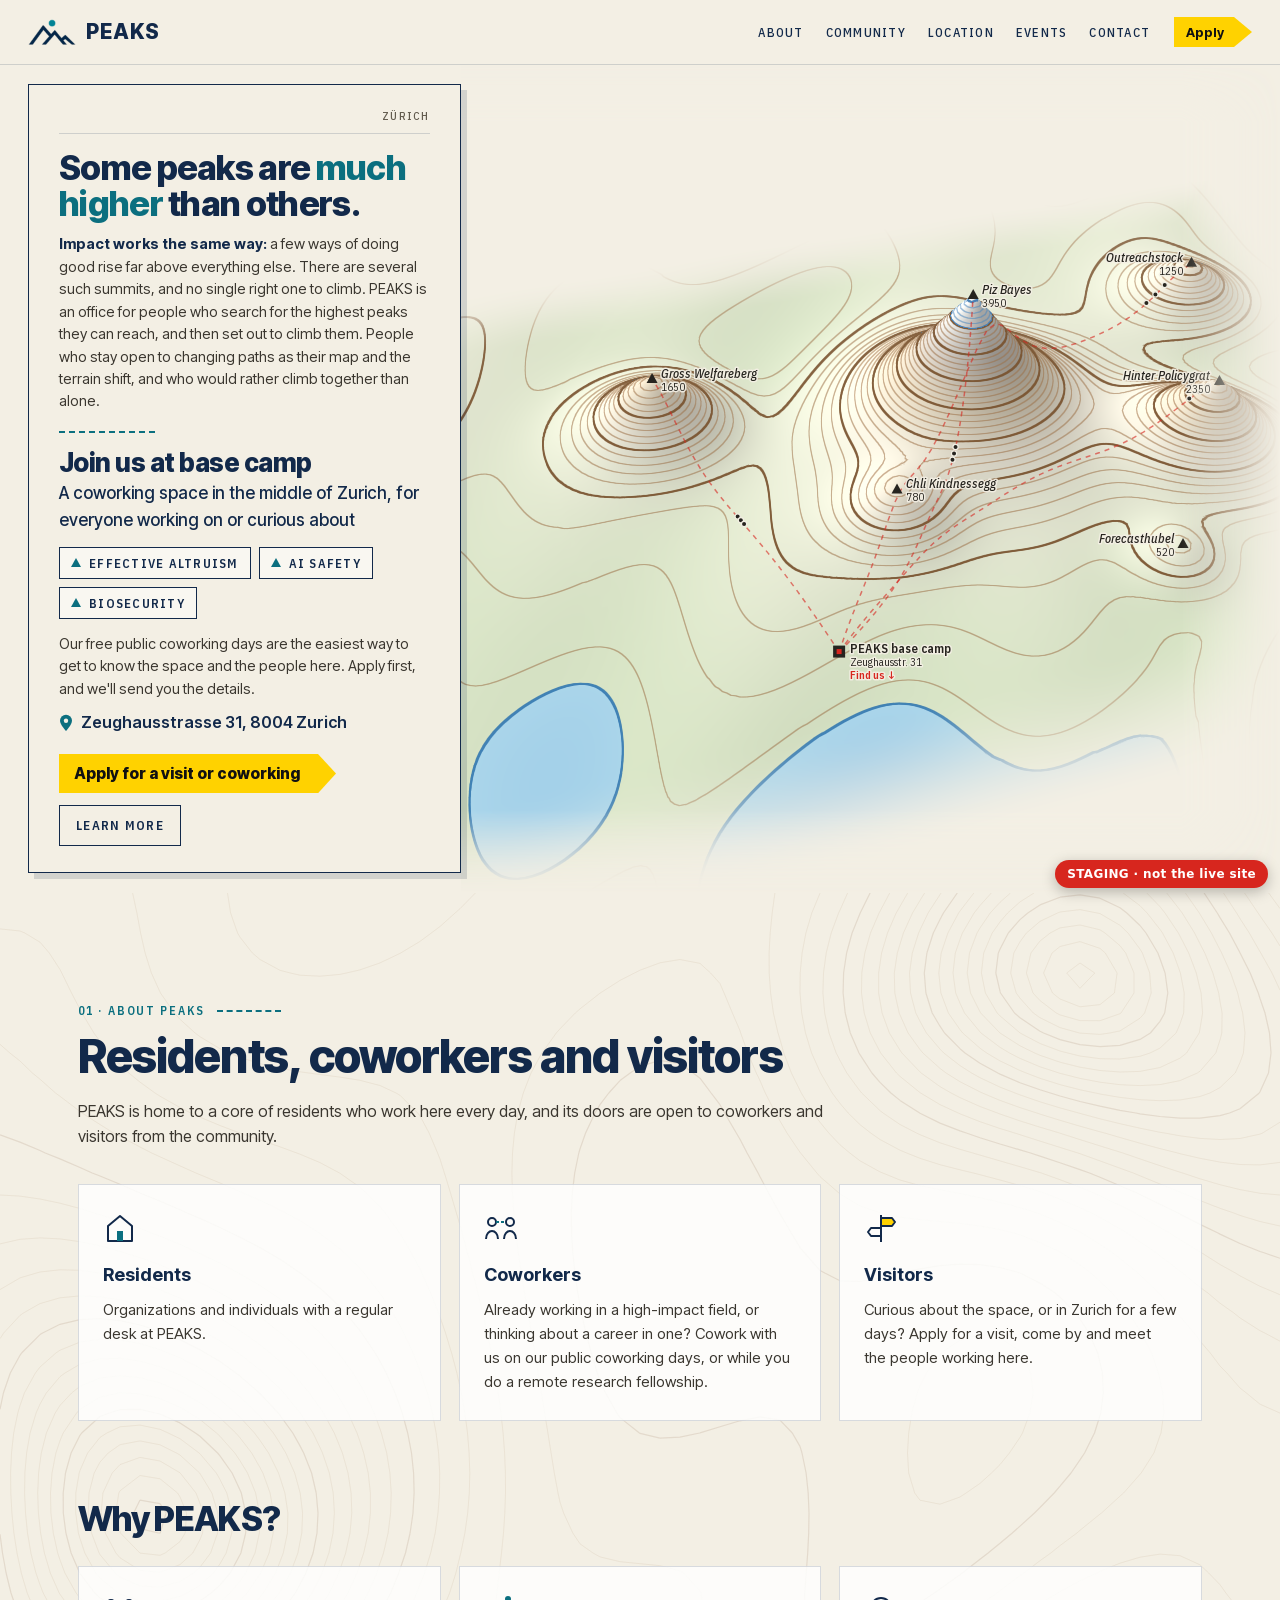
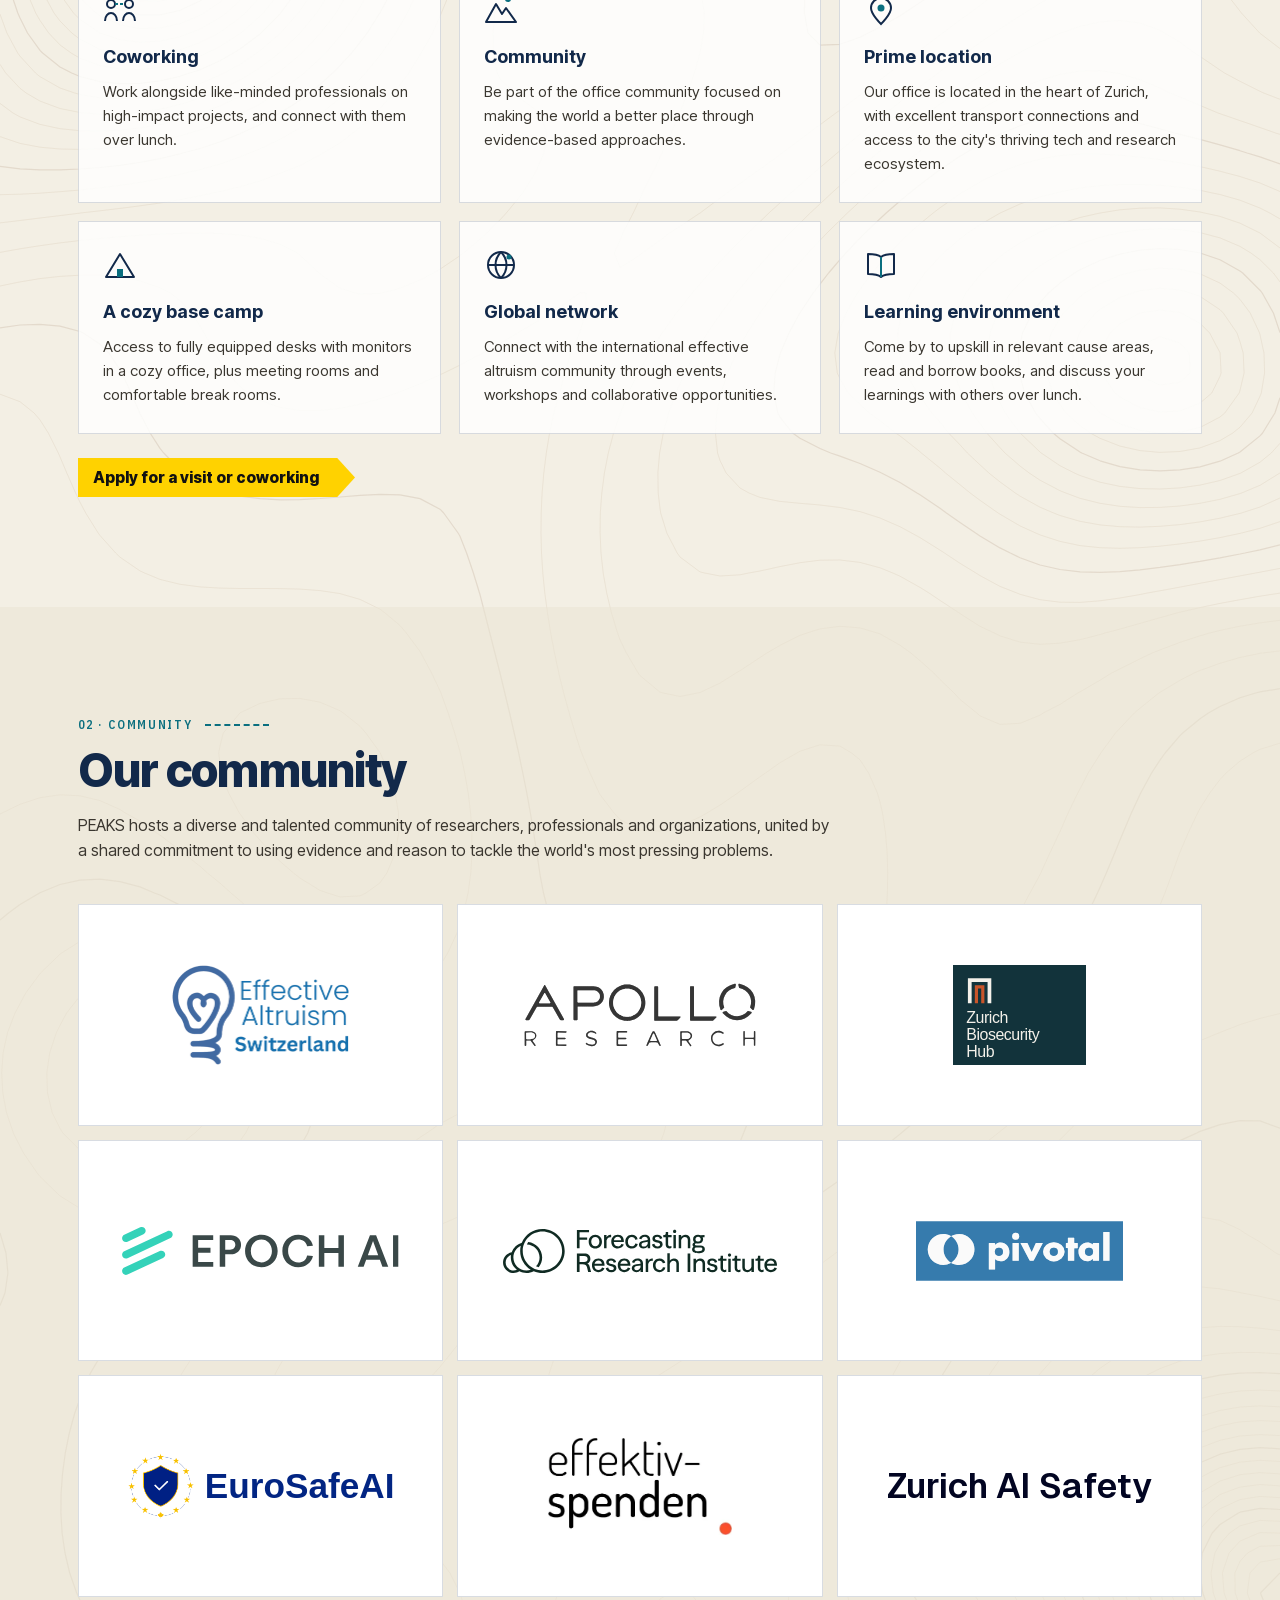
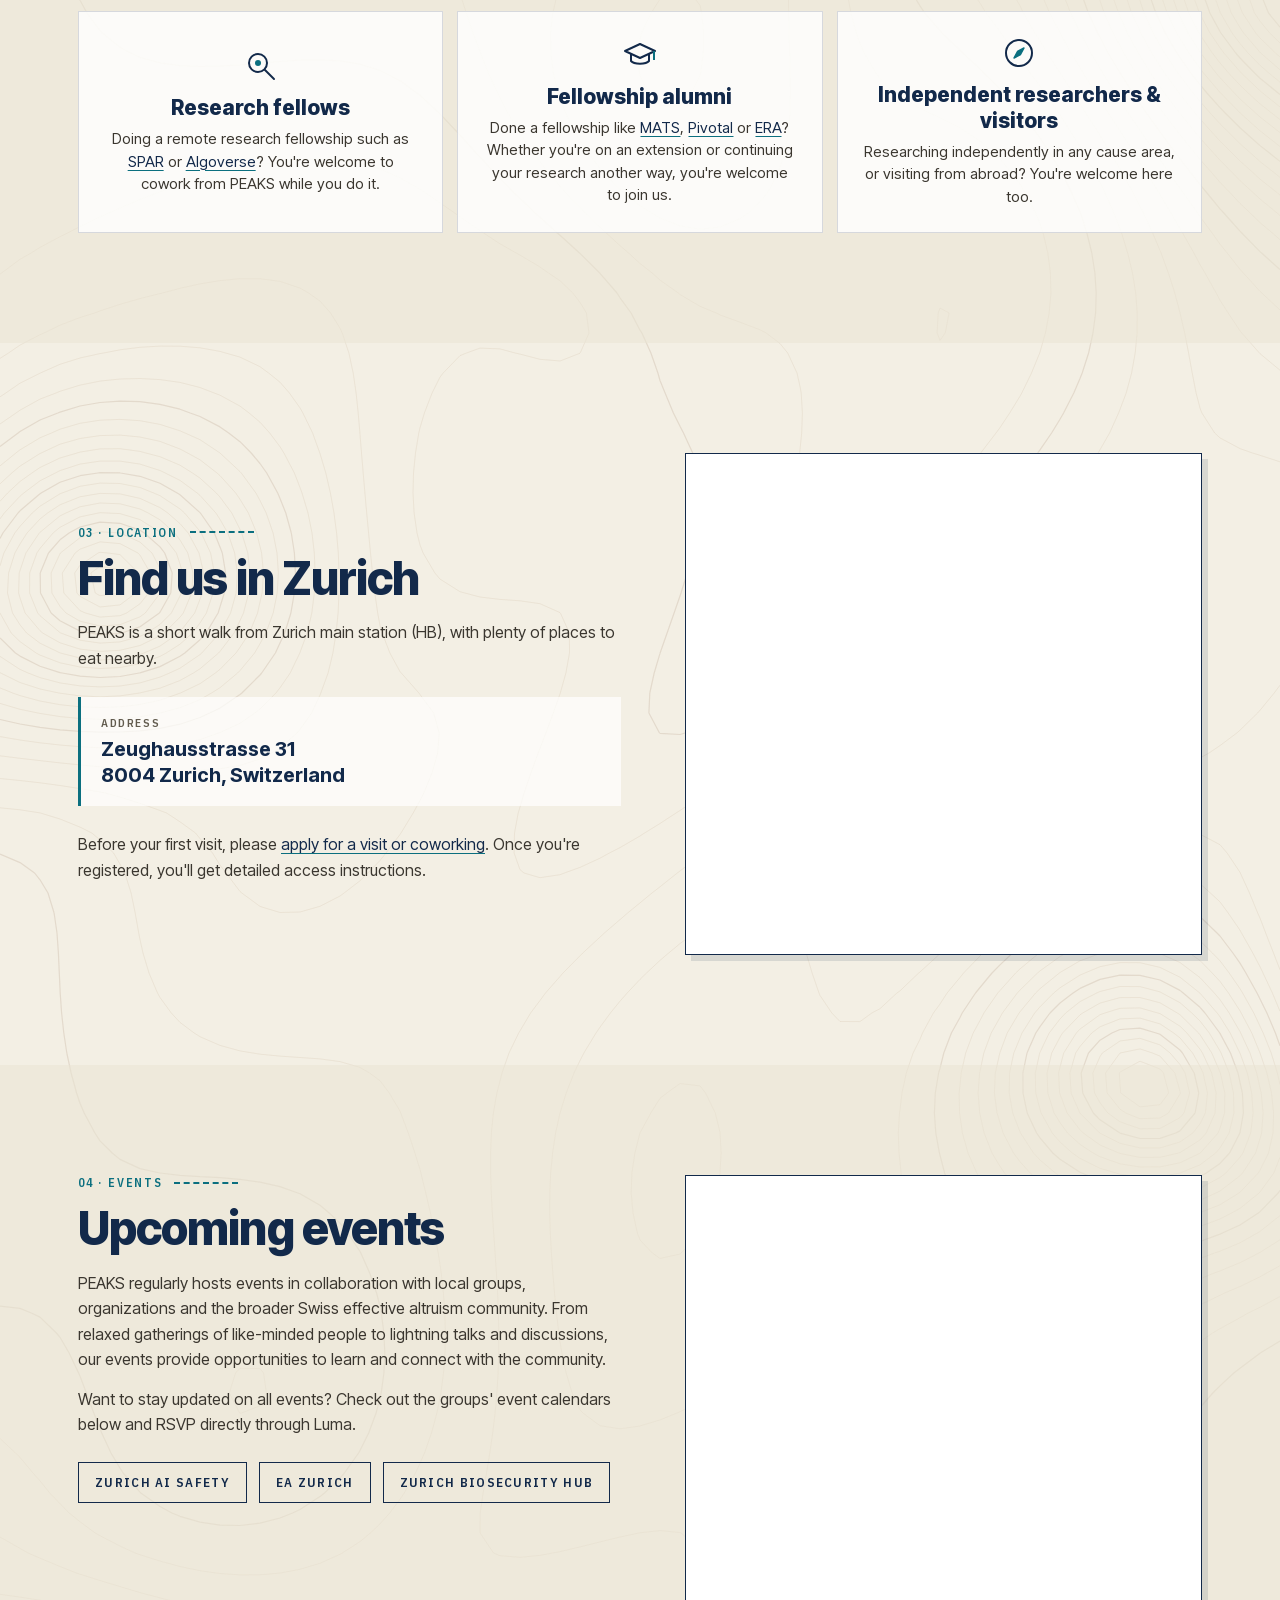
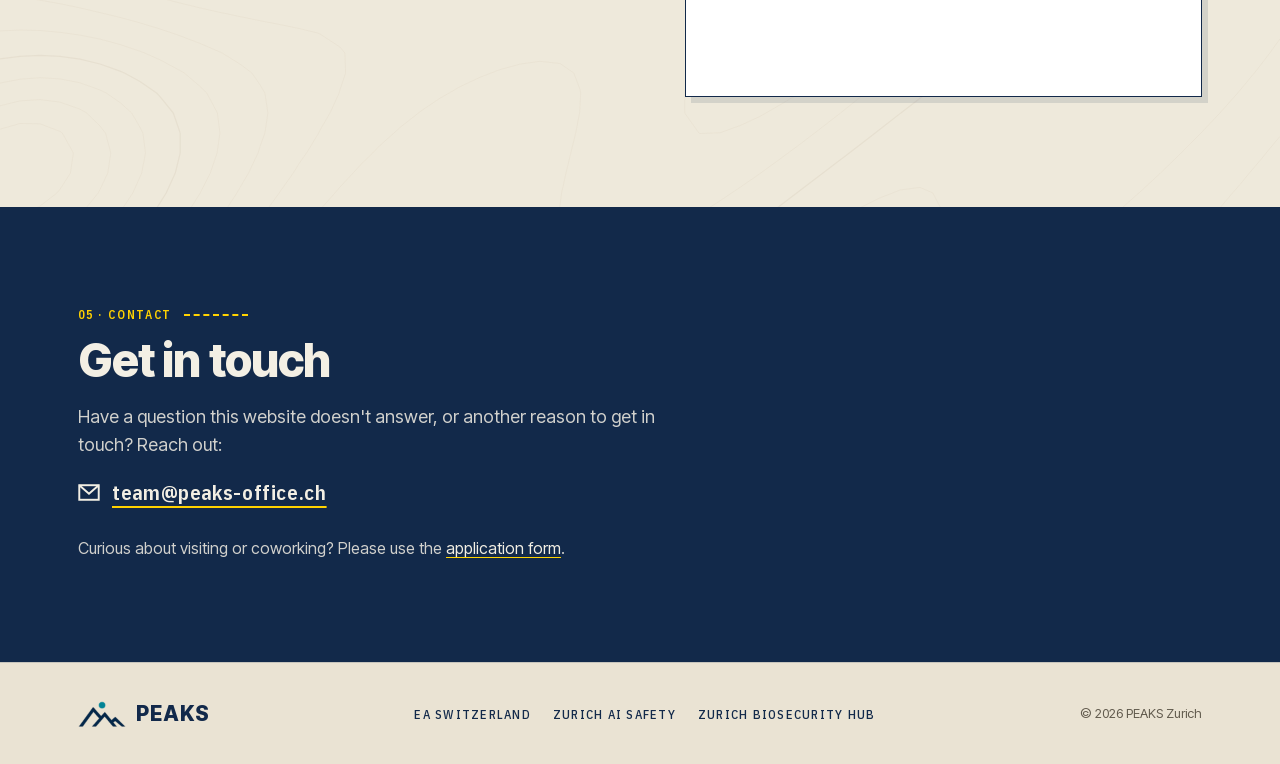
==== commit 03d99241: "Low-priority audit fixes: own fonts, 404 page, link check, small text and layout fixes - Fonts are s" ====
--- a/index.html
+++ b/index.html
@@ -25,12 +25,13 @@
     <meta name="twitter:card" content="summary_large_image">
 
     <!-- Security Headers -->
-    <meta http-equiv="Content-Security-Policy" content="default-src 'self' 'unsafe-inline' https://fonts.googleapis.com https://fonts.gstatic.com https://lu.ma https://luma.com https://www.google.com https://maps.google.com; frame-src 'self' https://lu.ma https://luma.com https://www.google.com; img-src 'self' data: https:;">
-    <meta http-equiv="X-Content-Type-Options" content="nosniff">
-
-    <link rel="preconnect" href="https://fonts.googleapis.com">
-    <link rel="preconnect" href="https://fonts.gstatic.com" crossorigin>
-    <link href="https://fonts.googleapis.com/css2?family=Inter+Tight:wght@400;500;600;700;800&family=IBM+Plex+Sans+Condensed:ital,wght@0,400;0,500;0,600;1,400;1,500&family=Geist:wght@600&display=swap" rel="stylesheet">
+    <meta http-equiv="Content-Security-Policy" content="default-src 'self' 'unsafe-inline' https://lu.ma https://luma.com https://www.google.com https://maps.google.com; frame-src 'self' https://lu.ma https://luma.com https://www.google.com; img-src 'self' data: https:;">
+
+    <!-- The fonts come from this site, so opening the page sends nothing to Google Fonts -->
+    <link rel="preload" href="assets/fonts/inter-tight-latin.woff2" as="font" type="font/woff2" crossorigin>
+    <link rel="preload" href="assets/fonts/plex-condensed-500-latin.woff2" as="font" type="font/woff2" crossorigin>
+    <link rel="preload" href="assets/fonts/plex-condensed-600-latin.woff2" as="font" type="font/woff2" crossorigin>
+    <link rel="stylesheet" href="assets/fonts/fonts.css">
 
     <style>
         :root {
@@ -63,7 +64,11 @@
         .nav-links a { font: 500 12.5px var(--cond); letter-spacing: .1em; text-transform: uppercase; text-decoration: none; color: var(--navy); padding: 8px 10px; }
         .nav-links a:hover { color: var(--teal); }
         .menu { display: none; width: 40px; height: 40px; background: none; border: 0; cursor: pointer; }
-        .menu span { display: block; height: 2px; margin: 6px 9px; background: var(--navy); }
+        .menu span { display: block; height: 2px; margin: 6px 9px; background: var(--navy); transition: transform .2s, opacity .2s; }
+        /* while the menu is open, the three bars turn into a ✕ */
+        .menu[aria-expanded="true"] span:nth-child(1) { transform: translateY(8px) rotate(45deg); }
+        .menu[aria-expanded="true"] span:nth-child(2) { opacity: 0; }
+        .menu[aria-expanded="true"] span:nth-child(3) { transform: translateY(-8px) rotate(-45deg); }
 
         /* Buttons: a yellow Swiss hiking signpost, and an outlined map-key button */
         .sign { display: inline-flex; flex-direction: column; text-decoration: none; color: #111; background: var(--sign);
@@ -170,7 +175,7 @@
         .org-name.eurosafeai { font-family: 'Helvetica Neue', Helvetica, Arial, sans-serif; font-weight: 700; color: #022583; }
         .org-name.zais { font-family: 'Geist', sans-serif; font-weight: 600; color: #020522; }
         .org-card svg { margin-bottom: 12px; }
-        .org-card h4 { color: var(--navy); font-weight: 800; font-size: 21px; line-height: 1.2; margin-bottom: 8px; }
+        .org-card h3 { color: var(--navy); font-weight: 800; font-size: 21px; line-height: 1.2; margin-bottom: 8px; }
         .section .org-card p { color: var(--text); font-size: 15px; line-height: 1.5; margin: 0; }
 
         /* 05 Contact */
@@ -198,7 +203,7 @@
         /* Fade-in on scroll */
         .reveal { opacity: 0; transform: translateY(18px); transition: opacity .7s ease, transform .7s ease; }
         .reveal.in { opacity: 1; transform: none; }
-        @media (prefers-reduced-motion: reduce) { .reveal { opacity: 1; transform: none; transition: none; } html { scroll-behavior: auto; } }
+        @media (prefers-reduced-motion: reduce) { .reveal { opacity: 1; transform: none; transition: none; } .menu span { transition: none; } html { scroll-behavior: auto; } }
 
         @media (max-width: 1100px) {
             .ways, .features { grid-template-columns: repeat(2, minmax(0, 1fr)); }
@@ -235,6 +240,10 @@
             .org-logo { height: calc(var(--logo-h, 80px) * .6); }
             .org-name { font-size: 1.05rem; white-space: normal; flex-wrap: wrap; justify-content: center; text-align: center; gap: .4rem; }
             .contact { padding: 72px 0; }
+            /* footer links get a tap area of about 44 px, big enough for a finger */
+            footer { padding: 24px 0; }
+            .footer-links { gap: 0 22px; }
+            .footer-links a { padding: 12px 0; line-height: 20px; }
         }
     </style>
 </head>
@@ -300,7 +309,7 @@
                     <article class="card reveal">
                         <svg width="34" height="34" viewBox="0 0 34 34" fill="none" stroke="#12294A" stroke-width="2" stroke-linejoin="round" aria-hidden="true"><path d="M5 30V15L17 5l12 10v15Z"/><rect x="14" y="20" width="6" height="10" fill="#0B6F7F" stroke="none"/></svg>
                         <h3>Residents</h3>
-                        <p>Organizations and individuals with a regular desk at PEAKS. They make up the everyday office community.</p>
+                        <p>Organizations and individuals with a regular desk at PEAKS.</p>
                     </article>
                     <article class="card reveal">
                         <svg width="34" height="34" viewBox="0 0 34 34" fill="none" stroke="#12294A" stroke-width="2" aria-hidden="true"><circle cx="8" cy="11" r="4"/><circle cx="26" cy="11" r="4"/><path d="M2 28c0-5 3-8 6-8s6 3 6 8M20 28c0-5 3-8 6-8s6 3 6 8"/><path d="M12 11h10" stroke="#0B6F7F" stroke-dasharray="3 2"/></svg>
@@ -339,7 +348,7 @@
                     <article class="card reveal">
                         <svg width="34" height="34" viewBox="0 0 34 34" fill="none" stroke="#12294A" stroke-width="2" aria-hidden="true"><circle cx="17" cy="17" r="13"/><path d="M4 17h26M17 4c4 4 5.5 8.5 5.5 13S21 26 17 30M17 4c-4 4-5.5 8.5-5.5 13S13 26 17 30"/><circle cx="25" cy="9" r="2.5" fill="#0B6F7F" stroke="none"/></svg>
                         <h3>Global network</h3>
-                        <p>Connect with the international effective altruism community through events, workshops, and collaborative opportunities.</p>
+                        <p>Connect with the international effective altruism community through events, workshops and collaborative opportunities.</p>
                     </article>
                     <article class="card reveal">
                         <svg width="34" height="34" viewBox="0 0 34 34" fill="none" stroke="#12294A" stroke-width="2" stroke-linejoin="round" aria-hidden="true"><path d="M17 9c-3-2.5-7-3-13-3v20c6 0 10 .5 13 3 3-2.5 7-3 13-3V6c-6 0-10 .5-13 3Z"/><path d="M17 9v20" stroke="#0B6F7F"/></svg>
@@ -361,28 +370,28 @@
                     <p>PEAKS hosts a diverse and talented community of researchers, professionals and organizations, united by a shared commitment to using evidence and reason to tackle the world's most pressing problems.</p>
                 </div>
                 <div class="organizations reveal">
-                    <a href="https://www.effectivealtruism.ch/" target="_blank" rel="noopener" class="org-card"><img src="assets/EACH.png" alt="EACH Logo" class="org-logo" style="--logo-h: 100px"></a>
-                    <a href="https://www.apolloresearch.ai/" target="_blank" rel="noopener" class="org-card"><img src="assets/Apollo.svg" alt="Apollo Logo" class="org-logo" style="--logo-h: 64px"></a>
-                    <a href="https://zurichbiosecurity.ch/" target="_blank" rel="noopener" class="org-card"><img src="assets/ZBH.svg" alt="Zurich Biosecurity Hub Logo" class="org-logo" style="--logo-h: 100px"></a>
-                    <a href="https://epoch.ai/" target="_blank" rel="noopener" class="org-card"><img src="assets/Epoch.svg" alt="Epoch AI Logo" class="org-logo" style="--logo-h: 48px"></a>
-                    <a href="https://forecastingresearch.org/" target="_blank" rel="noopener" class="org-card"><img src="assets/FRI.svg" alt="Forecasting Research Institute Logo" class="org-logo" style="--logo-h: 44px"></a>
-                    <a href="https://www.pivotal-research.org/" target="_blank" rel="noopener" class="org-card"><img src="assets/Pivotal.svg" alt="Pivotal Research Logo" class="org-logo" style="--logo-h: 60px"></a>
+                    <a href="https://www.effectivealtruism.ch/" target="_blank" rel="noopener" class="org-card"><img src="assets/EACH.png" alt="Effective Altruism Switzerland" class="org-logo" style="--logo-h: 100px"></a>
+                    <a href="https://www.apolloresearch.ai/" target="_blank" rel="noopener" class="org-card"><img src="assets/Apollo.svg" alt="Apollo Research" class="org-logo" style="--logo-h: 64px"></a>
+                    <a href="https://zurichbiosecurity.ch/" target="_blank" rel="noopener" class="org-card"><img src="assets/ZBH.svg" alt="Zurich Biosecurity Hub" class="org-logo" style="--logo-h: 100px"></a>
+                    <a href="https://epoch.ai/" target="_blank" rel="noopener" class="org-card"><img src="assets/Epoch.svg" alt="Epoch AI" class="org-logo" style="--logo-h: 48px"></a>
+                    <a href="https://forecastingresearch.org/" target="_blank" rel="noopener" class="org-card"><img src="assets/FRI.svg" alt="Forecasting Research Institute" class="org-logo" style="--logo-h: 44px"></a>
+                    <a href="https://www.pivotal-research.org/" target="_blank" rel="noopener" class="org-card"><img src="assets/Pivotal.svg" alt="Pivotal Research" class="org-logo" style="--logo-h: 60px"></a>
                     <a href="https://safe.eu/" target="_blank" rel="noopener" class="org-card"><span class="org-name eurosafeai"><img src="assets/EuroSafeAI.png" alt="">EuroSafeAI</span></a>
-                    <a href="https://effektiv-spenden.org/" target="_blank" rel="noopener" class="org-card"><img src="assets/EffektivSpenden.png" alt="Effektiv Spenden Logo" class="org-logo" style="--logo-h: 97px"></a>
+                    <a href="https://effektiv-spenden.org/" target="_blank" rel="noopener" class="org-card"><img src="assets/EffektivSpenden.png" alt="Effektiv Spenden" class="org-logo" style="--logo-h: 97px"></a>
                     <a href="https://zurich.aisafety.ch/" target="_blank" rel="noopener" class="org-card"><span class="org-name zais">Zurich AI Safety</span></a>
                     <div class="org-card org-text">
                         <svg width="34" height="34" viewBox="0 0 34 34" fill="none" stroke="#12294A" stroke-width="2" stroke-linecap="round" aria-hidden="true"><circle cx="14" cy="14" r="9"/><path d="m21 21 9 9"/><circle cx="14" cy="14" r="3" fill="#0B6F7F" stroke="none"/></svg>
-                        <h4>Research fellows</h4>
+                        <h3>Research fellows</h3>
                         <p>Doing a remote research fellowship such as <a href="https://sparai.org/" target="_blank" rel="noopener">SPAR</a> or <a href="https://algoverseairesearch.org/" target="_blank" rel="noopener">Algoverse</a>? You're welcome to cowork from PEAKS while you do it.</p>
                     </div>
                     <div class="org-card org-text">
                         <svg width="34" height="34" viewBox="0 0 34 34" fill="none" stroke="#12294A" stroke-width="2" stroke-linejoin="round" aria-hidden="true"><path d="M2 13 17 6l15 7-15 7Z"/><path d="M8 16v7c3 3.5 15 3.5 18 0v-7"/><path d="M31 13v9" stroke="#0B6F7F"/></svg>
-                        <h4>Fellowship alumni</h4>
+                        <h3>Fellowship alumni</h3>
                         <p>Done a fellowship like <a href="https://www.matsprogram.org/" target="_blank" rel="noopener">MATS</a>, <a href="https://www.pivotal-research.org/" target="_blank" rel="noopener">Pivotal</a> or <a href="https://erafellowship.org/" target="_blank" rel="noopener">ERA</a>? Whether you're on an extension or continuing your research another way, you're welcome to join us.</p>
                     </div>
                     <div class="org-card org-text">
                         <svg width="34" height="34" viewBox="0 0 34 34" fill="none" stroke="#12294A" stroke-width="2" stroke-linejoin="round" aria-hidden="true"><circle cx="17" cy="17" r="13"/><path d="m22 12-3.5 6.5L12 22l3.5-6.5Z" fill="#0B6F7F" stroke="#0B6F7F" stroke-width="1.5"/></svg>
-                        <h4>Independent researchers &amp; visitors</h4>
+                        <h3>Independent researchers &amp; visitors</h3>
                         <p>Researching independently in any cause area, or visiting from abroad? You're welcome here too.</p>
                     </div>
                 </div>
@@ -394,7 +403,7 @@
                 <div class="reveal">
                     <div class="kicker">03 · Location</div>
                     <h2>Find us in Zurich</h2>
-                    <p>PEAKS is located in Zurich, Switzerland's largest city and a global hub for finance, technology, and research. Our workspace sits at the heart of the city, a short walk from Zurich HB, with easy access to Zurich's ecosystem as well as a wide variety of food options.</p>
+                    <p>PEAKS is a short walk from Zurich main station (HB), with plenty of places to eat nearby.</p>
                     <div class="address">
                         <h3>Address</h3>
                         <p class="addr">Zeughausstrasse 31<br>8004 Zurich, Switzerland</p>
@@ -417,7 +426,7 @@
                     <p>Want to stay updated on all events? Check out the groups' event calendars below and RSVP directly through Luma.</p>
                     <div class="actions">
                         <a class="btn-line" href="https://luma.com/zais" target="_blank" rel="noopener">Zurich AI Safety</a>
-                        <a class="btn-line" href="https://lu.ma/eazurich?k=c" target="_blank" rel="noopener">EA Zurich</a>
+                        <a class="btn-line" href="https://luma.com/eazurich" target="_blank" rel="noopener">EA Zurich</a>
                         <a class="btn-line" href="https://luma.com/zurich-biosecurity-hub" target="_blank" rel="noopener">Zurich Biosecurity Hub</a>
                     </div>
                 </div>
@@ -802,11 +811,12 @@
     const cx = mx - dz * p.bend, cz = mz + dx * p.bend, v = 1 - u;
     return [v * v * CAMP_POS[0] + 2 * v * u * cx + u * u * p.x, v * v * CAMP_POS[1] + 2 * v * u * cz + u * u * p.z];
   }
-  function label(text, x, y, font, color) {
-    octx.font = font; octx.lineJoin = 'round';
+  function label(text, x, y, font, color, align = 'left') {
+    octx.font = font; octx.lineJoin = 'round'; octx.textAlign = align;
     octx.lineWidth = 3; octx.strokeStyle = 'rgba(243,239,228,.92)'; octx.strokeText(text, x, y);
     octx.fillStyle = color; octx.fillText(text, x, y);
   }
+  const PEAK_FONT = 'italic 500 12.5px "IBM Plex Sans Condensed", sans-serif';
   function drawOverlay(t) {
     octx.clearRect(0, 0, W, H);
     if (CAMP) {
@@ -852,8 +862,12 @@
       octx.fillStyle = '#26241F';
       octx.beginPath(); octx.moveTo(s[0], s[1] - 6); octx.lineTo(s[0] + 5.5, s[1] + 4); octx.lineTo(s[0] - 5.5, s[1] + 4); octx.closePath(); octx.fill();
       if (p.name) {
-        label(p.name, s[0] + 9, s[1] - 1, 'italic 500 12.5px "IBM Plex Sans Condensed", sans-serif', '#26241F');
-        label(String(Math.round(p.h)), s[0] + 9, s[1] + 12, '400 11px "IBM Plex Sans Condensed", sans-serif', '#26241F');
+        // a name that would run into the faded right edge (narrow phone screens) goes on the left of the summit instead
+        octx.font = PEAK_FONT;
+        const w = octx.measureText(p.name).width, flip = s[0] + 9 + w > W * 0.88 && s[0] - 9 - w > 4;
+        const lx = flip ? s[0] - 9 : s[0] + 9, align = flip ? 'right' : 'left';
+        label(p.name, lx, s[1] - 1, PEAK_FONT, '#26241F', align);
+        label(String(Math.round(p.h)), lx, s[1] + 12, '400 11px "IBM Plex Sans Condensed", sans-serif', '#26241F', align);
       }
       octx.globalAlpha = 1;
     }
--- a/assets/fonts/fonts.css
+++ b/assets/fonts/fonts.css
@@ -0,0 +1,16 @@
+/* Inter Tight, IBM Plex Sans Condensed and Geist (SIL Open Font License 1.1), served from this site instead of Google Fonts.
+   Latin and Latin Extended only; a browser downloads a file only when the page uses that font and those characters. */
+@font-face { font-family: 'Geist'; font-style: normal; font-weight: 600; font-display: swap; src: url(geist-600-latin-ext.woff2) format('woff2'); unicode-range: U+0100-02BA, U+02BD-02C5, U+02C7-02CC, U+02CE-02D7, U+02DD-02FF, U+0304, U+0308, U+0329, U+1D00-1DBF, U+1E00-1E9F, U+1EF2-1EFF, U+2020, U+20A0-20AB, U+20AD-20C4, U+2113, U+2C60-2C7F, U+A720-A7FF; }
+@font-face { font-family: 'Geist'; font-style: normal; font-weight: 600; font-display: swap; src: url(geist-600-latin.woff2) format('woff2'); unicode-range: U+0000-00FF, U+0131, U+0152-0153, U+02BB-02BC, U+02C6, U+02DA, U+02DC, U+0304, U+0308, U+0329, U+2000-206F, U+20AC, U+2122, U+2191, U+2193, U+2212, U+2215, U+FEFF, U+FFFD; }
+@font-face { font-family: 'IBM Plex Sans Condensed'; font-style: italic; font-weight: 400; font-display: swap; src: url(plex-condensed-400-italic-latin-ext.woff2) format('woff2'); unicode-range: U+0100-02BA, U+02BD-02C5, U+02C7-02CC, U+02CE-02D7, U+02DD-02FF, U+0304, U+0308, U+0329, U+1D00-1DBF, U+1E00-1E9F, U+1EF2-1EFF, U+2020, U+20A0-20AB, U+20AD-20C4, U+2113, U+2C60-2C7F, U+A720-A7FF; }
+@font-face { font-family: 'IBM Plex Sans Condensed'; font-style: italic; font-weight: 400; font-display: swap; src: url(plex-condensed-400-italic-latin.woff2) format('woff2'); unicode-range: U+0000-00FF, U+0131, U+0152-0153, U+02BB-02BC, U+02C6, U+02DA, U+02DC, U+0304, U+0308, U+0329, U+2000-206F, U+20AC, U+2122, U+2191, U+2193, U+2212, U+2215, U+FEFF, U+FFFD; }
+@font-face { font-family: 'IBM Plex Sans Condensed'; font-style: italic; font-weight: 500; font-display: swap; src: url(plex-condensed-500-italic-latin-ext.woff2) format('woff2'); unicode-range: U+0100-02BA, U+02BD-02C5, U+02C7-02CC, U+02CE-02D7, U+02DD-02FF, U+0304, U+0308, U+0329, U+1D00-1DBF, U+1E00-1E9F, U+1EF2-1EFF, U+2020, U+20A0-20AB, U+20AD-20C4, U+2113, U+2C60-2C7F, U+A720-A7FF; }
+@font-face { font-family: 'IBM Plex Sans Condensed'; font-style: italic; font-weight: 500; font-display: swap; src: url(plex-condensed-500-italic-latin.woff2) format('woff2'); unicode-range: U+0000-00FF, U+0131, U+0152-0153, U+02BB-02BC, U+02C6, U+02DA, U+02DC, U+0304, U+0308, U+0329, U+2000-206F, U+20AC, U+2122, U+2191, U+2193, U+2212, U+2215, U+FEFF, U+FFFD; }
+@font-face { font-family: 'IBM Plex Sans Condensed'; font-style: normal; font-weight: 400; font-display: swap; src: url(plex-condensed-400-latin-ext.woff2) format('woff2'); unicode-range: U+0100-02BA, U+02BD-02C5, U+02C7-02CC, U+02CE-02D7, U+02DD-02FF, U+0304, U+0308, U+0329, U+1D00-1DBF, U+1E00-1E9F, U+1EF2-1EFF, U+2020, U+20A0-20AB, U+20AD-20C4, U+2113, U+2C60-2C7F, U+A720-A7FF; }
+@font-face { font-family: 'IBM Plex Sans Condensed'; font-style: normal; font-weight: 400; font-display: swap; src: url(plex-condensed-400-latin.woff2) format('woff2'); unicode-range: U+0000-00FF, U+0131, U+0152-0153, U+02BB-02BC, U+02C6, U+02DA, U+02DC, U+0304, U+0308, U+0329, U+2000-206F, U+20AC, U+2122, U+2191, U+2193, U+2212, U+2215, U+FEFF, U+FFFD; }
+@font-face { font-family: 'IBM Plex Sans Condensed'; font-style: normal; font-weight: 500; font-display: swap; src: url(plex-condensed-500-latin-ext.woff2) format('woff2'); unicode-range: U+0100-02BA, U+02BD-02C5, U+02C7-02CC, U+02CE-02D7, U+02DD-02FF, U+0304, U+0308, U+0329, U+1D00-1DBF, U+1E00-1E9F, U+1EF2-1EFF, U+2020, U+20A0-20AB, U+20AD-20C4, U+2113, U+2C60-2C7F, U+A720-A7FF; }
+@font-face { font-family: 'IBM Plex Sans Condensed'; font-style: normal; font-weight: 500; font-display: swap; src: url(plex-condensed-500-latin.woff2) format('woff2'); unicode-range: U+0000-00FF, U+0131, U+0152-0153, U+02BB-02BC, U+02C6, U+02DA, U+02DC, U+0304, U+0308, U+0329, U+2000-206F, U+20AC, U+2122, U+2191, U+2193, U+2212, U+2215, U+FEFF, U+FFFD; }
+@font-face { font-family: 'IBM Plex Sans Condensed'; font-style: normal; font-weight: 600; font-display: swap; src: url(plex-condensed-600-latin-ext.woff2) format('woff2'); unicode-range: U+0100-02BA, U+02BD-02C5, U+02C7-02CC, U+02CE-02D7, U+02DD-02FF, U+0304, U+0308, U+0329, U+1D00-1DBF, U+1E00-1E9F, U+1EF2-1EFF, U+2020, U+20A0-20AB, U+20AD-20C4, U+2113, U+2C60-2C7F, U+A720-A7FF; }
+@font-face { font-family: 'IBM Plex Sans Condensed'; font-style: normal; font-weight: 600; font-display: swap; src: url(plex-condensed-600-latin.woff2) format('woff2'); unicode-range: U+0000-00FF, U+0131, U+0152-0153, U+02BB-02BC, U+02C6, U+02DA, U+02DC, U+0304, U+0308, U+0329, U+2000-206F, U+20AC, U+2122, U+2191, U+2193, U+2212, U+2215, U+FEFF, U+FFFD; }
+@font-face { font-family: 'Inter Tight'; font-style: normal; font-weight: 400 800; font-display: swap; src: url(inter-tight-latin-ext.woff2) format('woff2'); unicode-range: U+0100-02BA, U+02BD-02C5, U+02C7-02CC, U+02CE-02D7, U+02DD-02FF, U+0304, U+0308, U+0329, U+1D00-1DBF, U+1E00-1E9F, U+1EF2-1EFF, U+2020, U+20A0-20AB, U+20AD-20C4, U+2113, U+2C60-2C7F, U+A720-A7FF; }
+@font-face { font-family: 'Inter Tight'; font-style: normal; font-weight: 400 800; font-display: swap; src: url(inter-tight-latin.woff2) format('woff2'); unicode-range: U+0000-00FF, U+0131, U+0152-0153, U+02BB-02BC, U+02C6, U+02DA, U+02DC, U+0304, U+0308, U+0329, U+2000-206F, U+20AC, U+2122, U+2191, U+2193, U+2212, U+2215, U+FEFF, U+FFFD; }
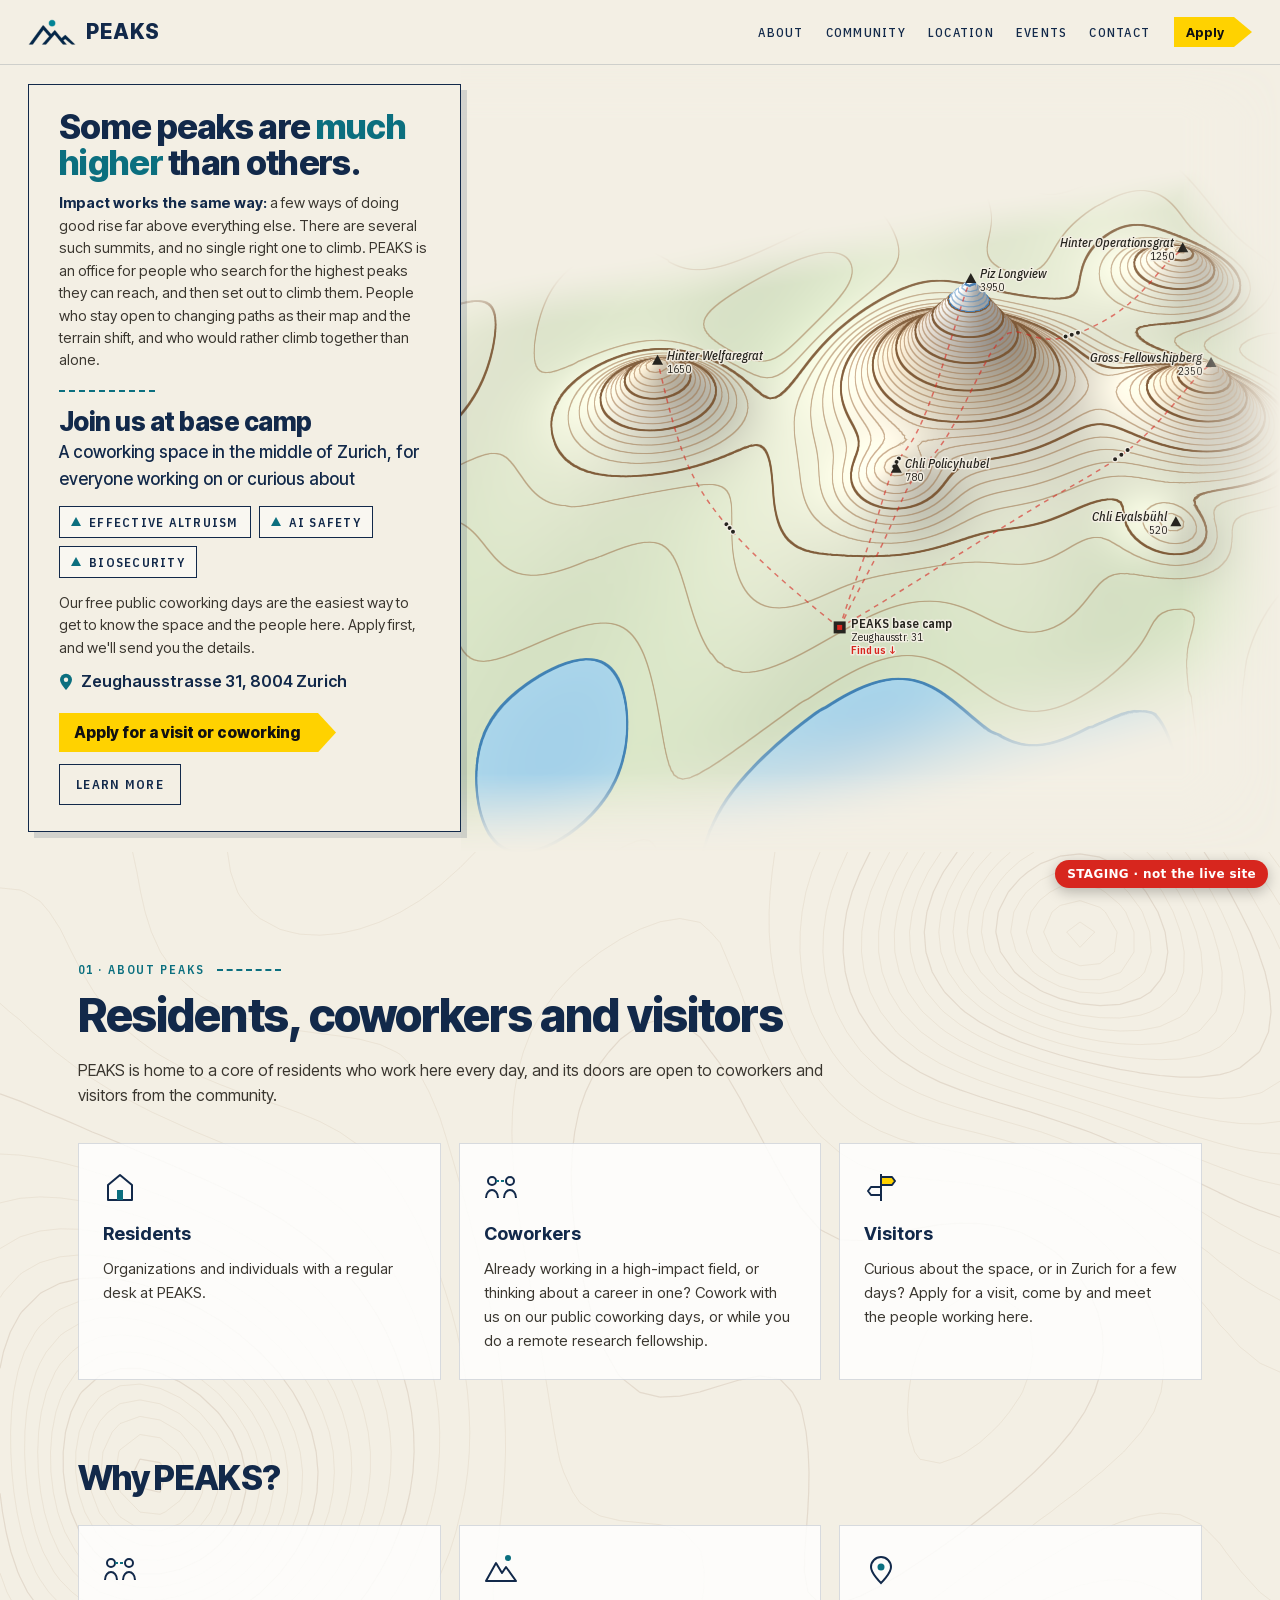
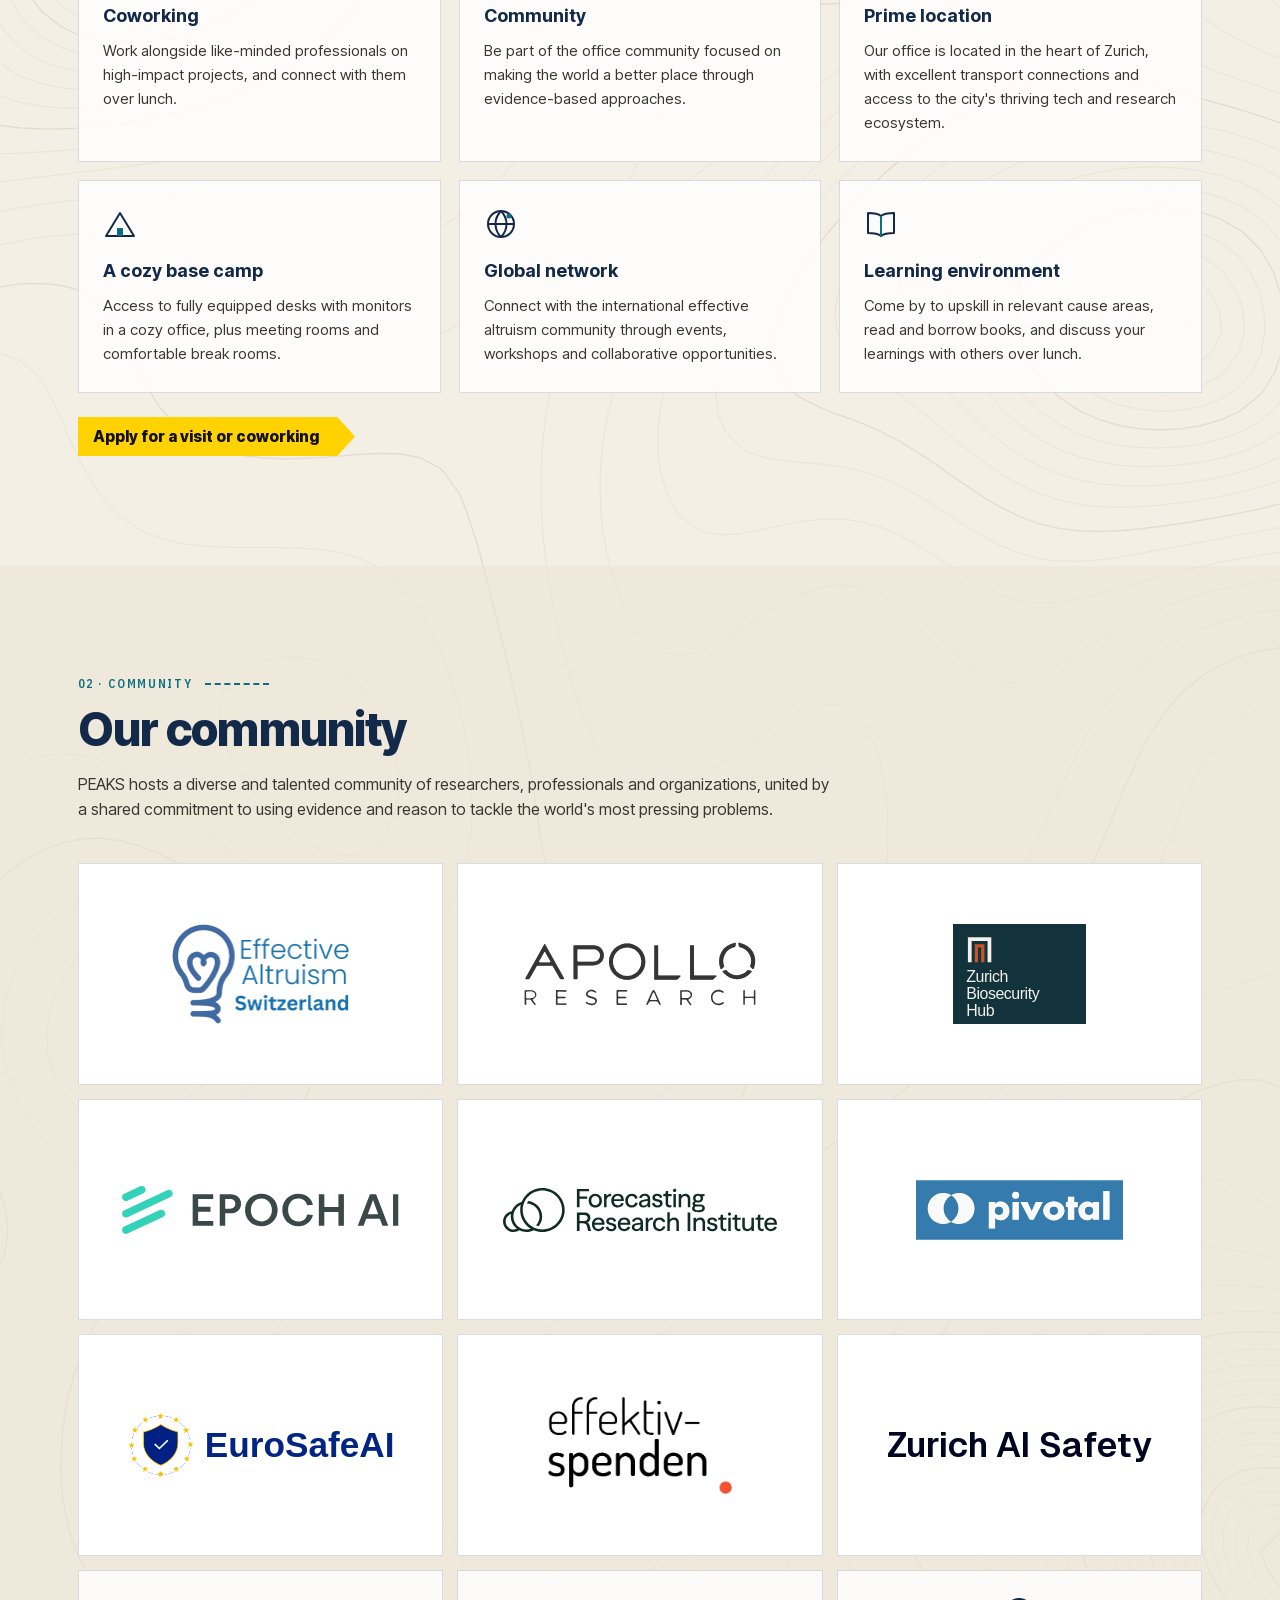
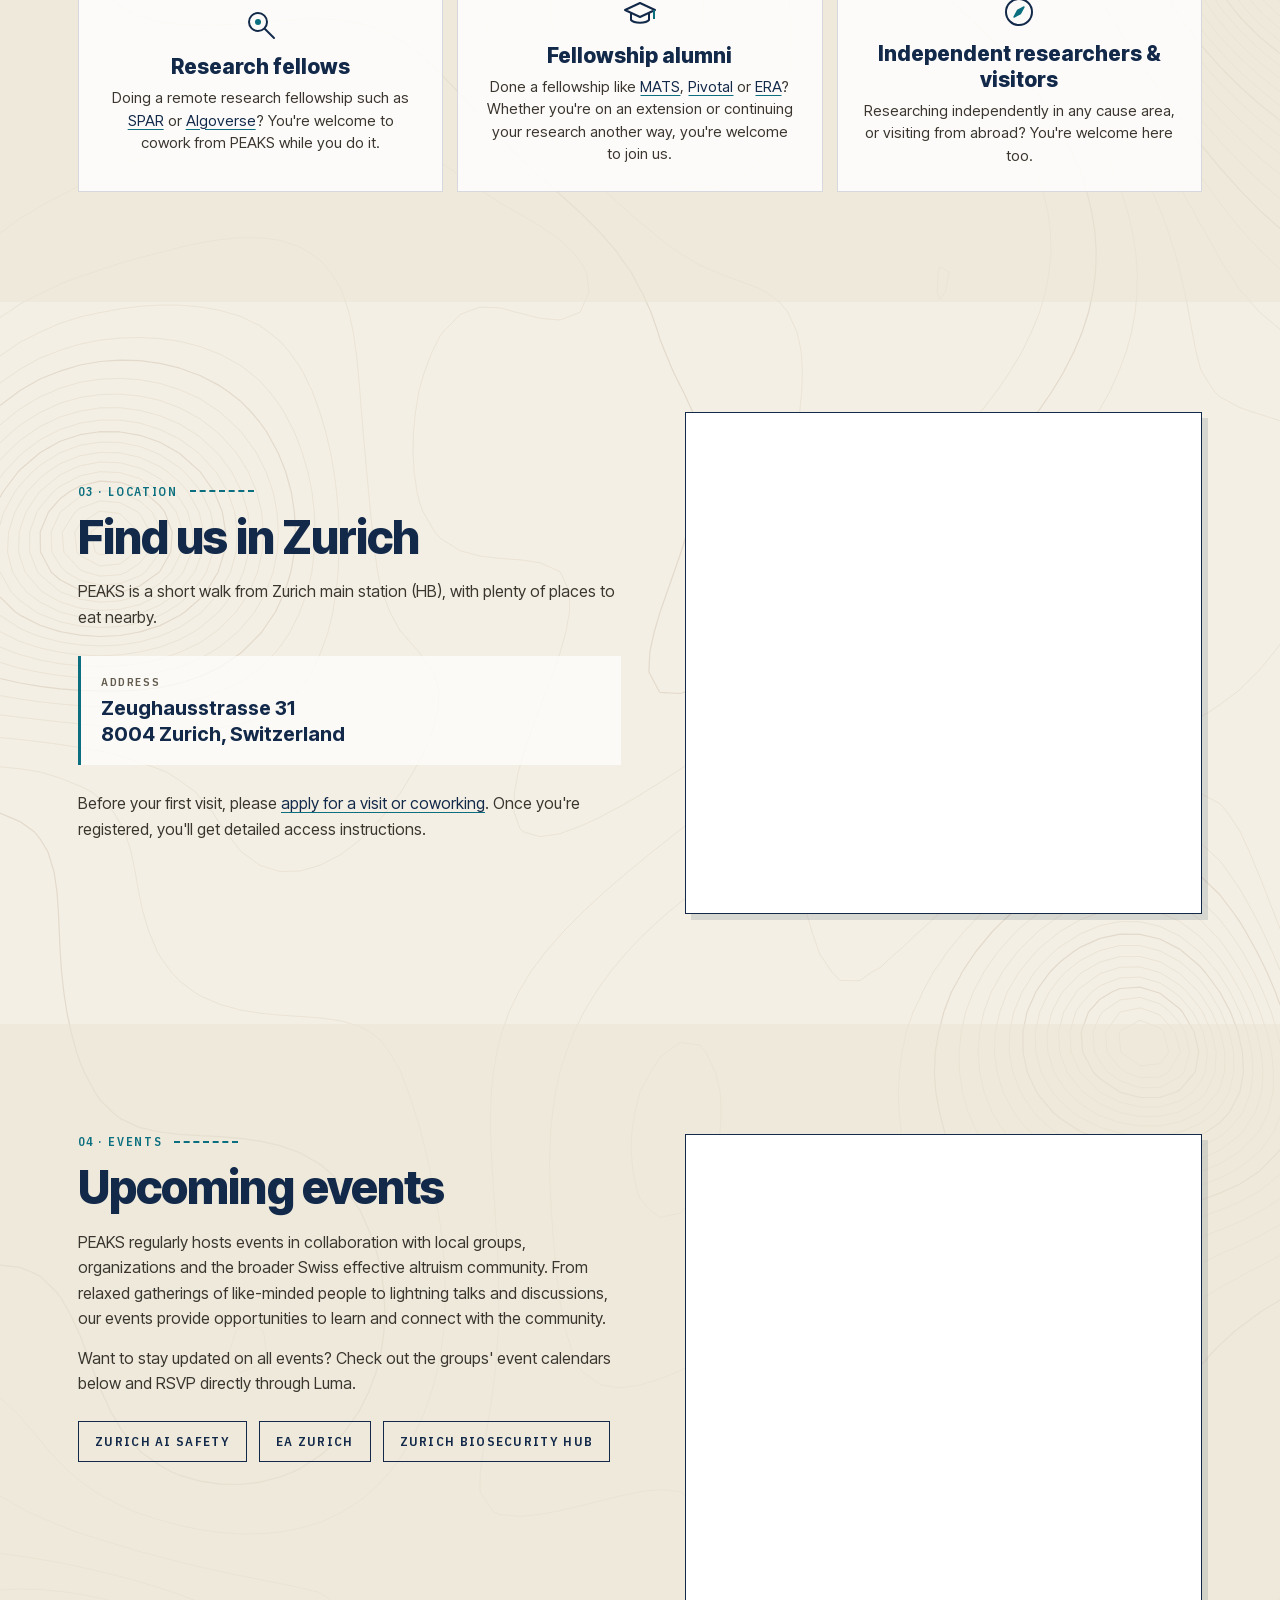
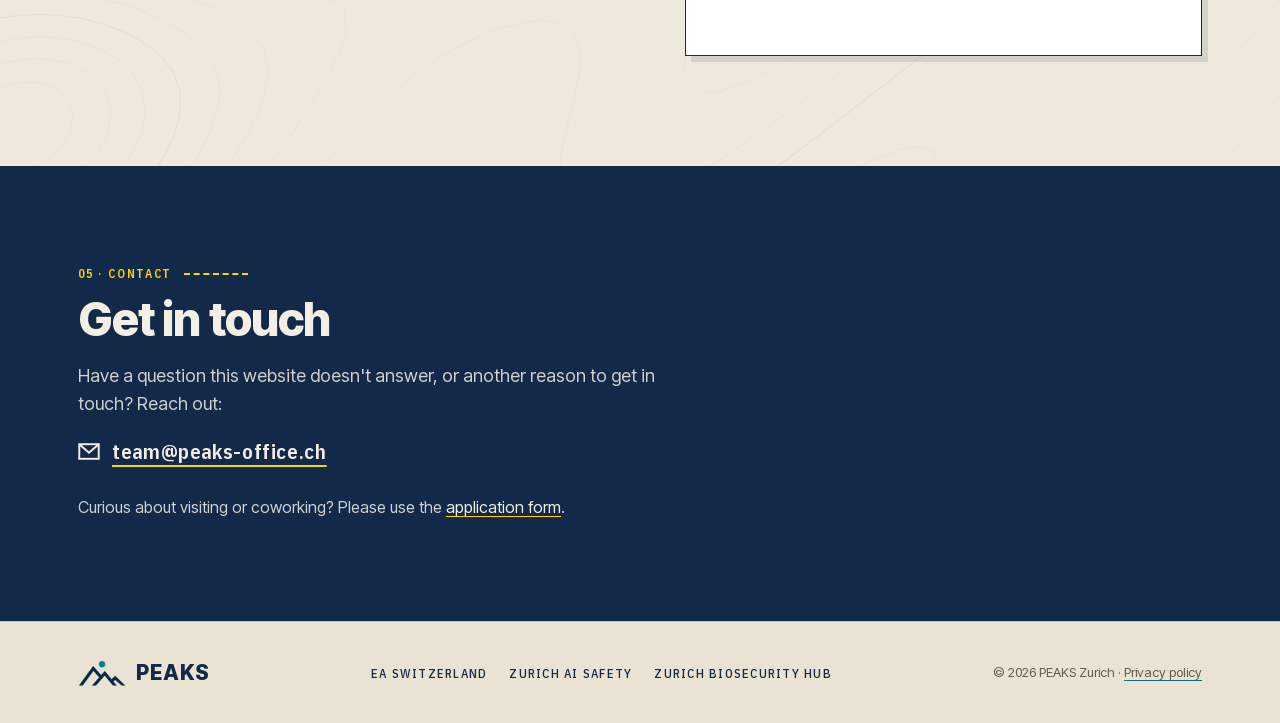
==== commit 476d5566: "Remove the ZÜRICH label from the hero card, link the EACH privacy policy in the footer The link prev" ====
--- a/index.html
+++ b/index.html
@@ -90,8 +90,6 @@
         .hero { display: grid; grid-template-columns: clamp(420px, 36vw, 560px) minmax(0, 1fr); max-width: 1480px; margin: 0 auto; padding-top: 64px; }
         .hero-card { position: relative; z-index: 2; margin: 20px 0 20px 28px; padding: 24px 30px 26px; display: flex; flex-direction: column; justify-content: flex-start;
             background: rgba(243, 239, 228, .97); border: 1.5px solid var(--navy); box-shadow: 6px 6px 0 rgba(18, 41, 74, .14); }
-        .sheet { display: flex; justify-content: flex-end; font: 500 11px var(--cond); letter-spacing: .12em; text-transform: uppercase;
-            color: var(--muted); border-bottom: 1px solid var(--line); padding-bottom: 10px; margin-bottom: 16px; }
         .hero-card h1 { font-weight: 800; font-size: clamp(30px, 2.7vw, 40px); line-height: 1.03; letter-spacing: -.02em; color: var(--navy); margin-bottom: 12px; }
         .hero-card h1 em { font-style: normal; color: var(--teal); }
         .hero-card p { color: var(--text); font-size: 14.5px; line-height: 1.55; }
@@ -199,6 +197,8 @@
         .footer-links a { font: 500 12.5px var(--cond); letter-spacing: .1em; text-transform: uppercase; color: var(--navy); text-decoration: none; }
         .footer-links a:hover { color: var(--teal); }
         footer p { font-size: 13px; color: var(--muted); }
+        footer p a { color: inherit; text-decoration-color: var(--teal); text-underline-offset: 3px; }
+        footer p a:hover { color: var(--teal); }
 
         /* Fade-in on scroll */
         .reveal { opacity: 0; transform: translateY(18px); transition: opacity .7s ease, transform .7s ease; }
@@ -243,7 +243,7 @@
             /* footer links get a tap area of about 44 px, big enough for a finger */
             footer { padding: 24px 0; }
             .footer-links { gap: 0 22px; }
-            .footer-links a { padding: 12px 0; line-height: 20px; }
+            .footer-links a, footer p a { display: inline-block; padding: 12px 0; line-height: 20px; }
         }
     </style>
 </head>
@@ -270,7 +270,6 @@
 
     <section id="home" class="hero">
         <div class="hero-card">
-            <div class="sheet"><span>Zürich</span></div>
             <h1>Some peaks are <em>much higher</em> than others.</h1>
             <p><strong>Impact works the same way:</strong> a few ways of doing good rise far above everything else. There are several such summits, and no single right one to climb. PEAKS is an office for people who search for the highest peaks they can reach, and then set out to climb them. People who stay open to changing paths as their map and the terrain shift, and who would rather climb together than alone.</p>
             <hr class="divider">
@@ -457,7 +456,7 @@
                 <a href="https://zurich.aisafety.ch/" target="_blank" rel="noopener">Zurich AI Safety</a>
                 <a href="https://zurichbiosecurity.ch/" target="_blank" rel="noopener">Zurich Biosecurity Hub</a>
             </div>
-            <p>&copy; 2026 PEAKS Zurich</p>
+            <p>&copy; 2026 PEAKS Zurich · <a href="https://docs.google.com/document/d/1346yei4qlB5DO9ovYDOcFJdoWDvRAyc7VIySa7jWvXI/edit?tab=t.yem2ky9f19v7" target="_blank" rel="noopener">Privacy policy</a></p>
         </div>
     </footer>
 
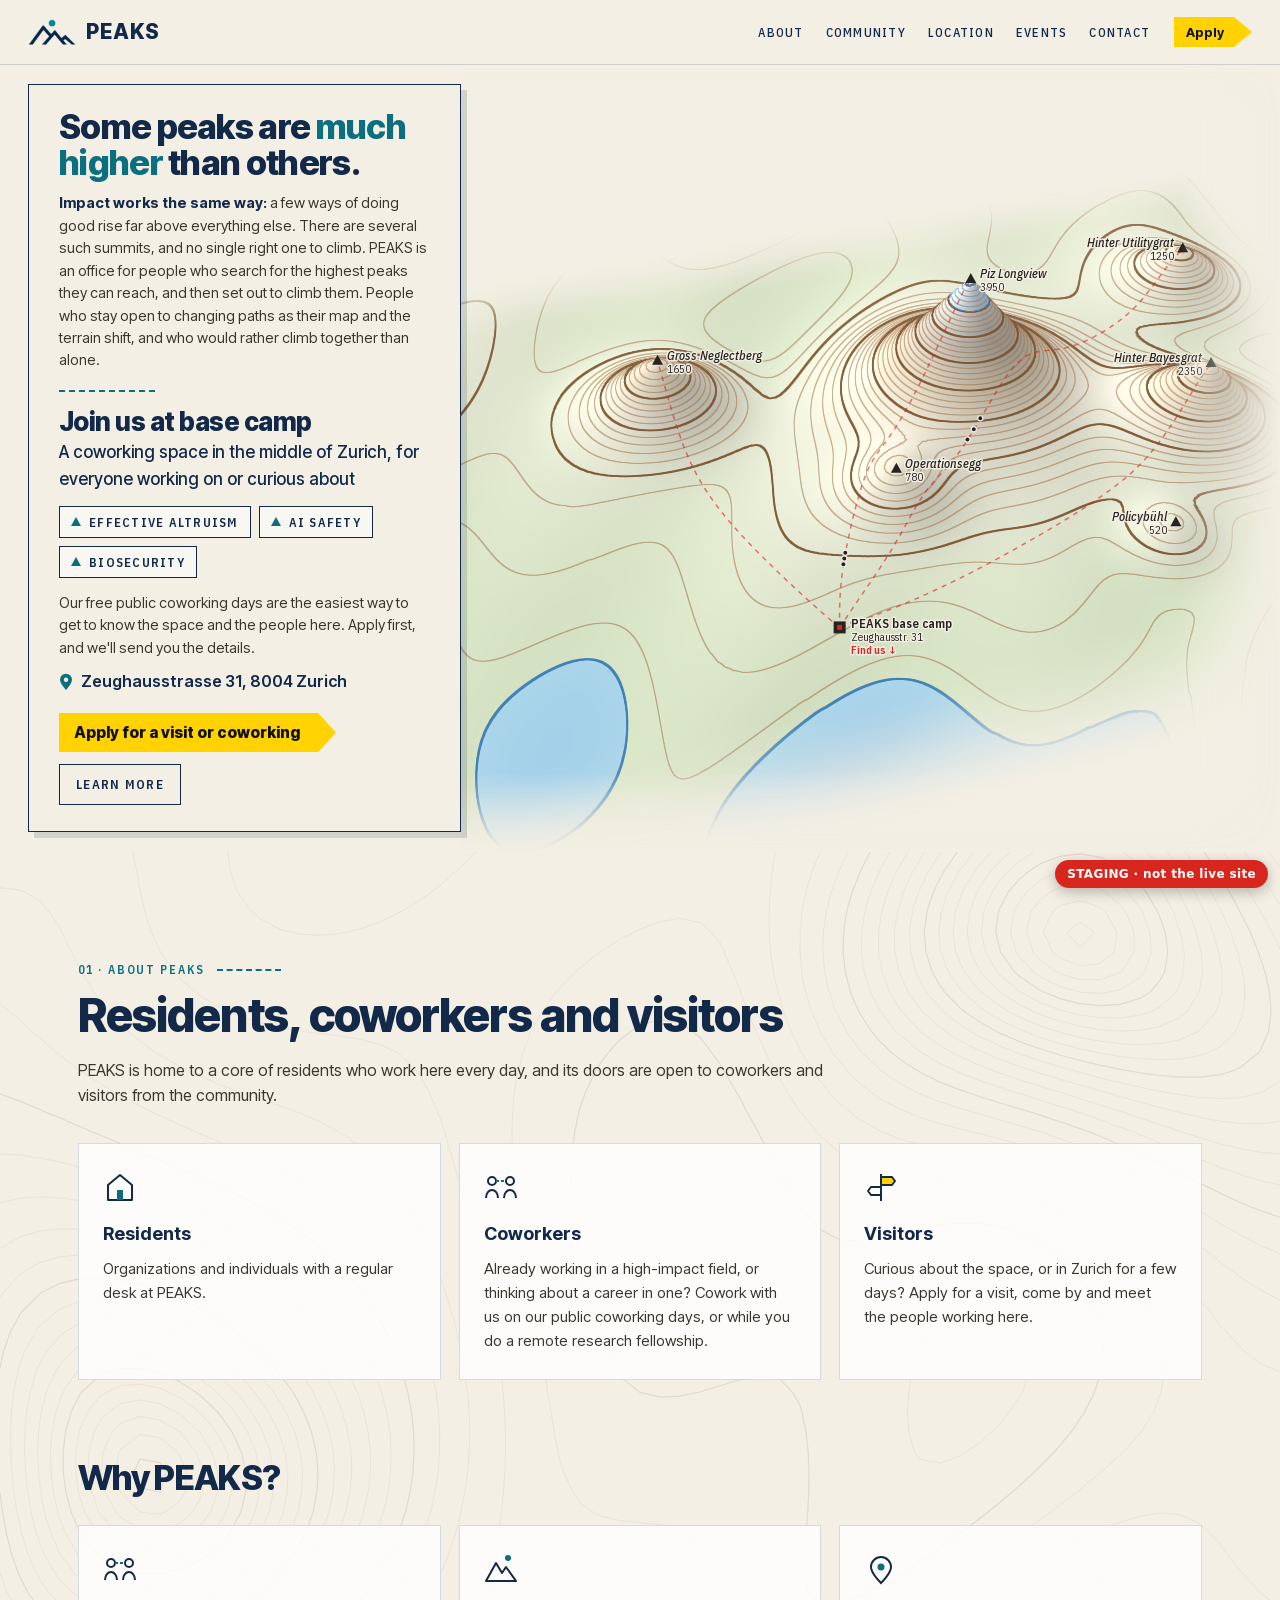
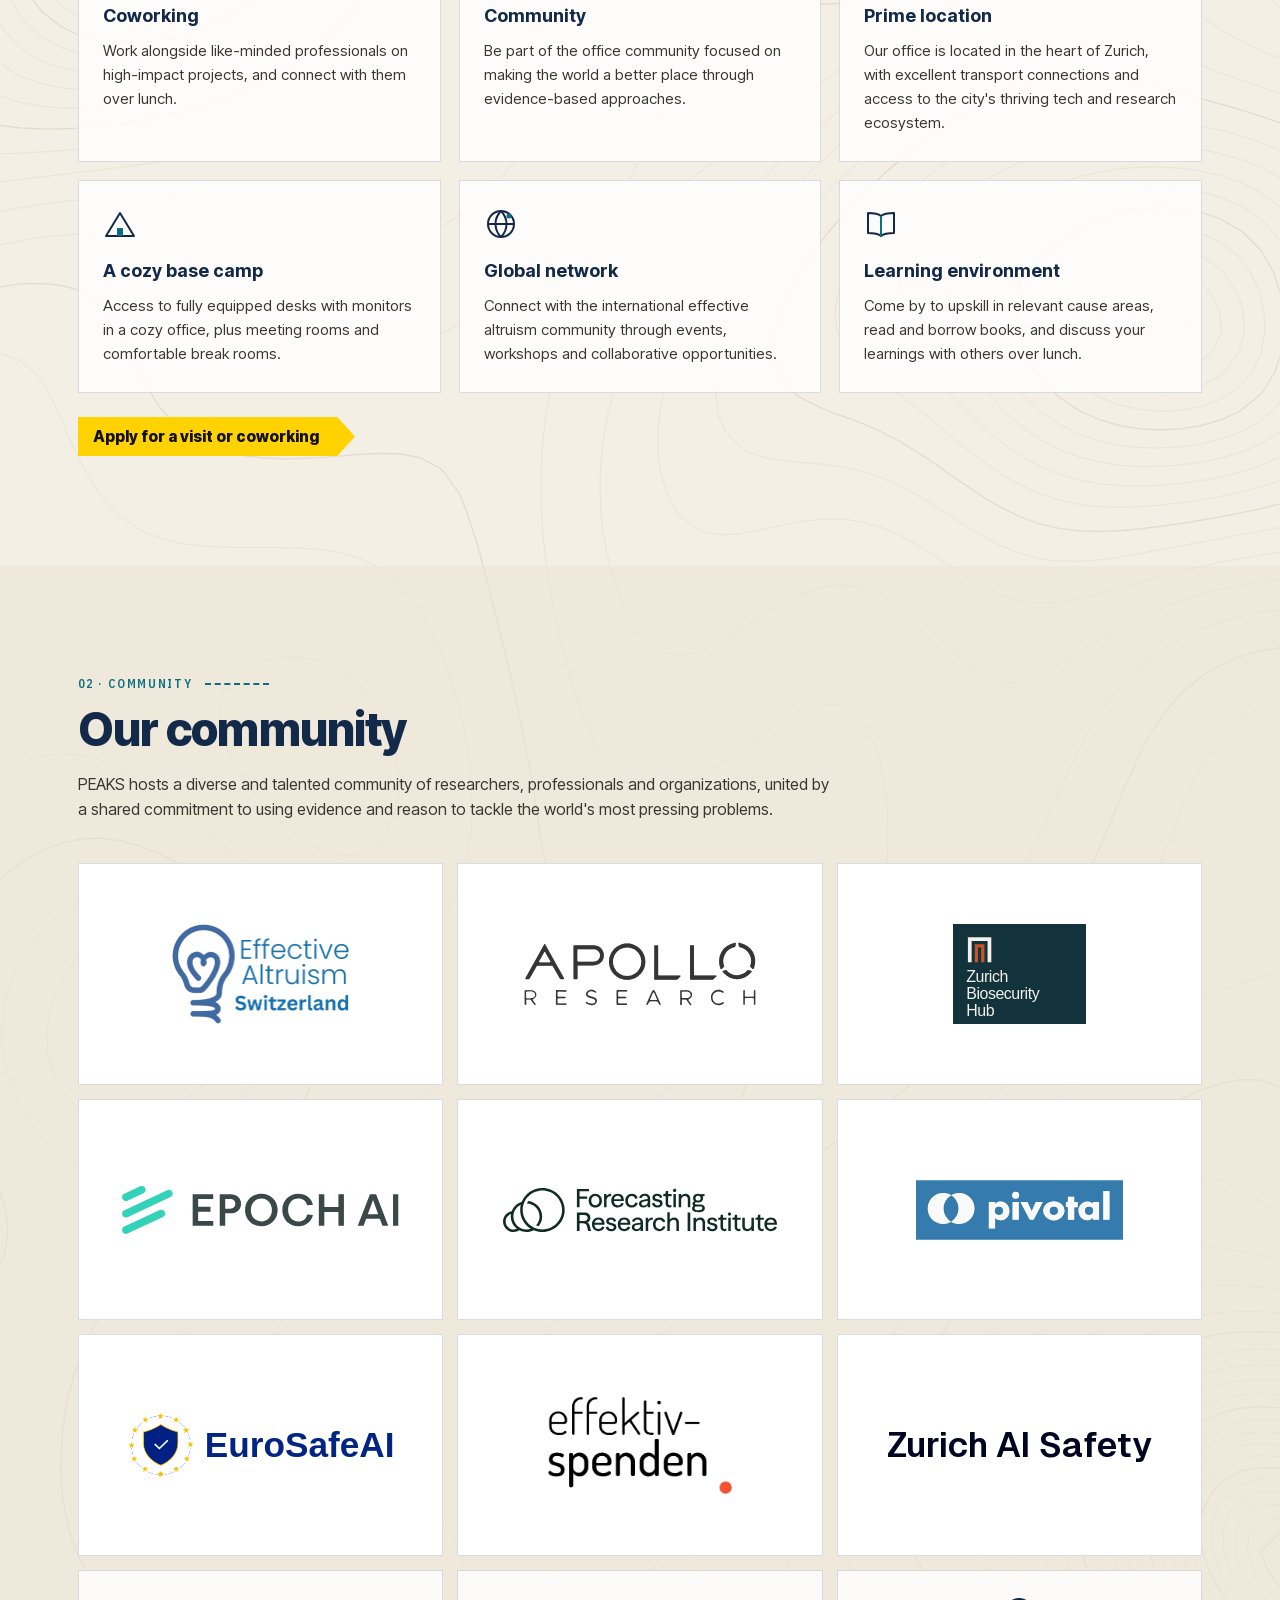
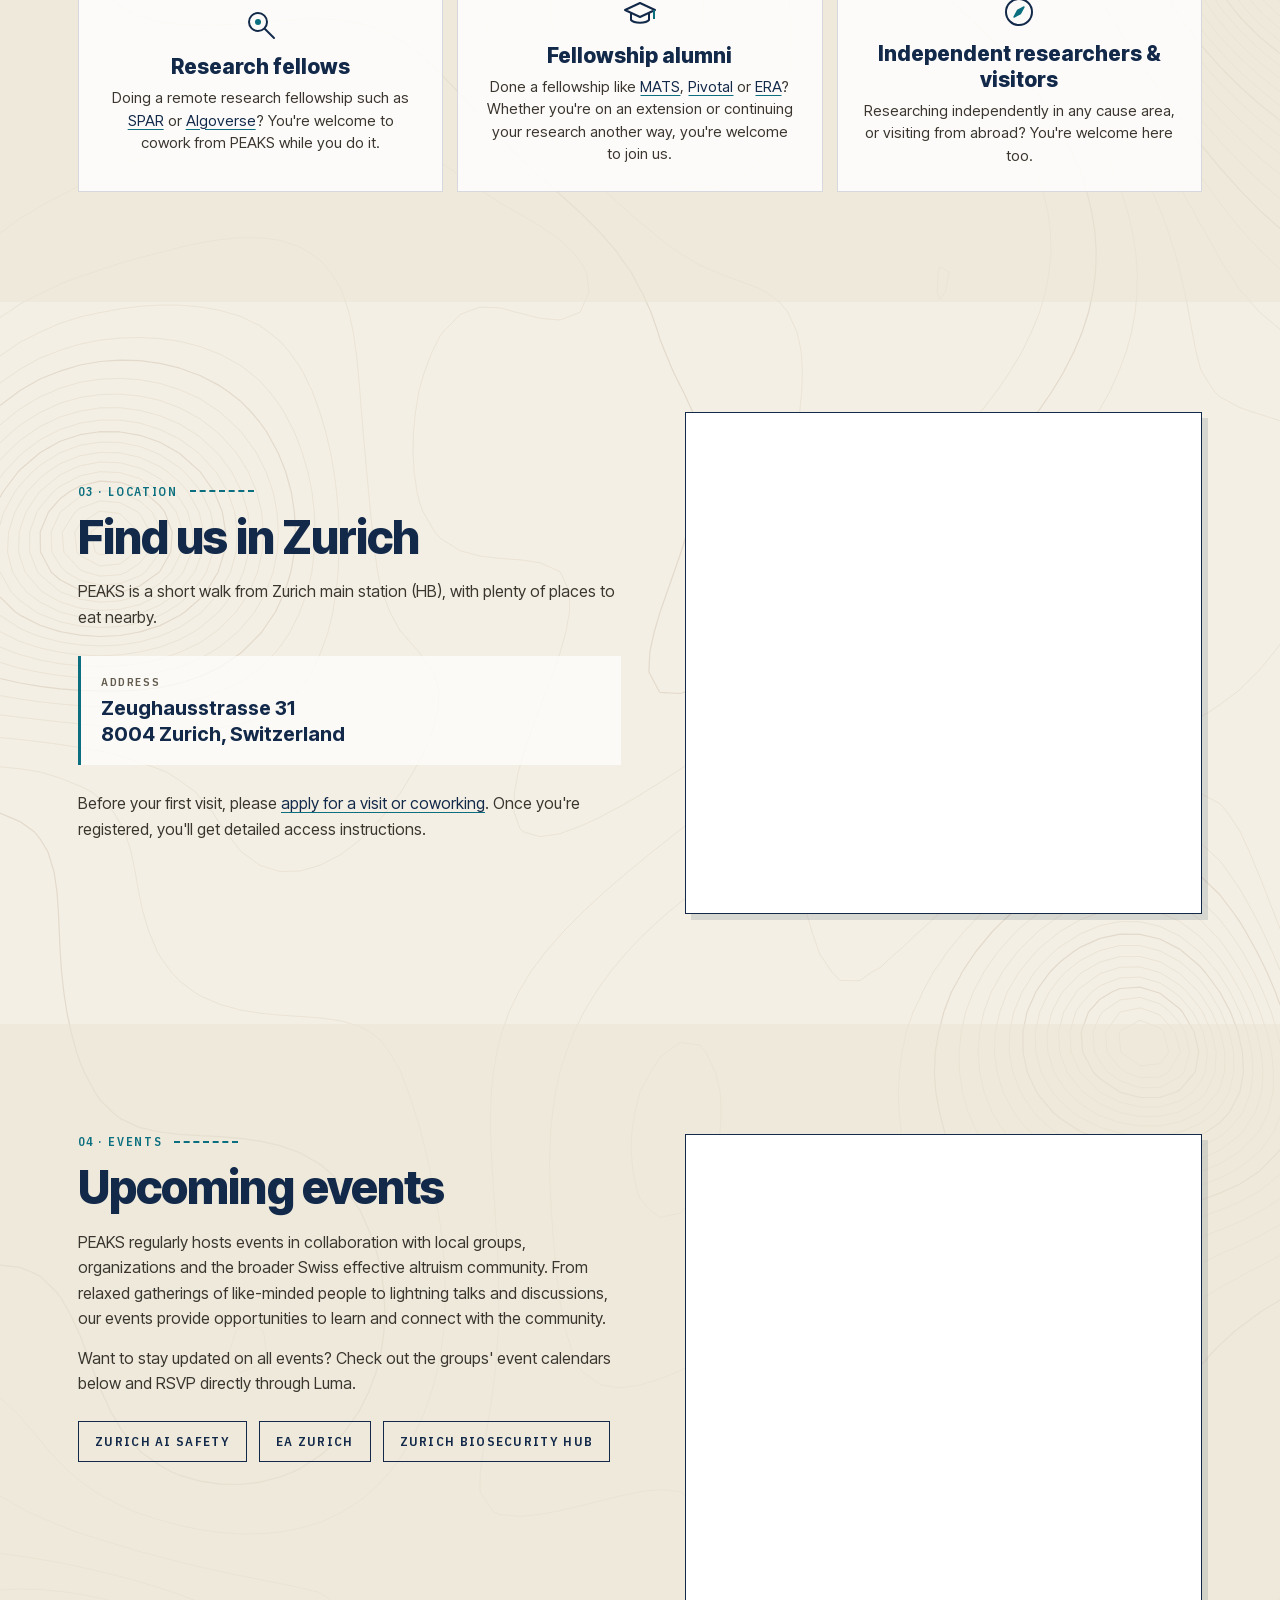
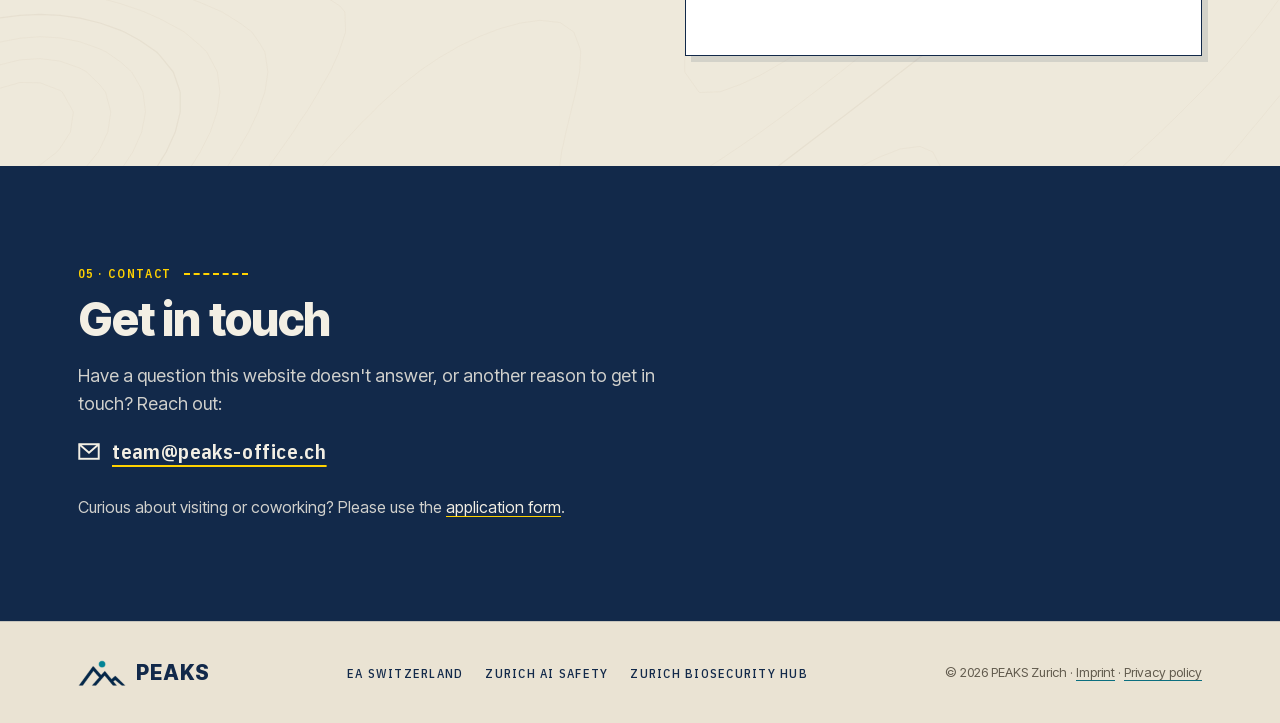
==== commit c7a28bd8: "Imprint page, linked in the footer next to the privacy policy Co-Authored-By: Claude Opus 5.5 <norep" ====
--- a/index.html
+++ b/index.html
@@ -456,7 +456,7 @@
                 <a href="https://zurich.aisafety.ch/" target="_blank" rel="noopener">Zurich AI Safety</a>
                 <a href="https://zurichbiosecurity.ch/" target="_blank" rel="noopener">Zurich Biosecurity Hub</a>
             </div>
-            <p>&copy; 2026 PEAKS Zurich · <a href="https://docs.google.com/document/d/1346yei4qlB5DO9ovYDOcFJdoWDvRAyc7VIySa7jWvXI/edit?tab=t.yem2ky9f19v7" target="_blank" rel="noopener">Privacy policy</a></p>
+            <p>&copy; 2026 PEAKS Zurich · <a href="imprint.html">Imprint</a> · <a href="https://docs.google.com/document/d/1346yei4qlB5DO9ovYDOcFJdoWDvRAyc7VIySa7jWvXI/edit?tab=t.yem2ky9f19v7" target="_blank" rel="noopener">Privacy policy</a></p>
         </div>
     </footer>
 
